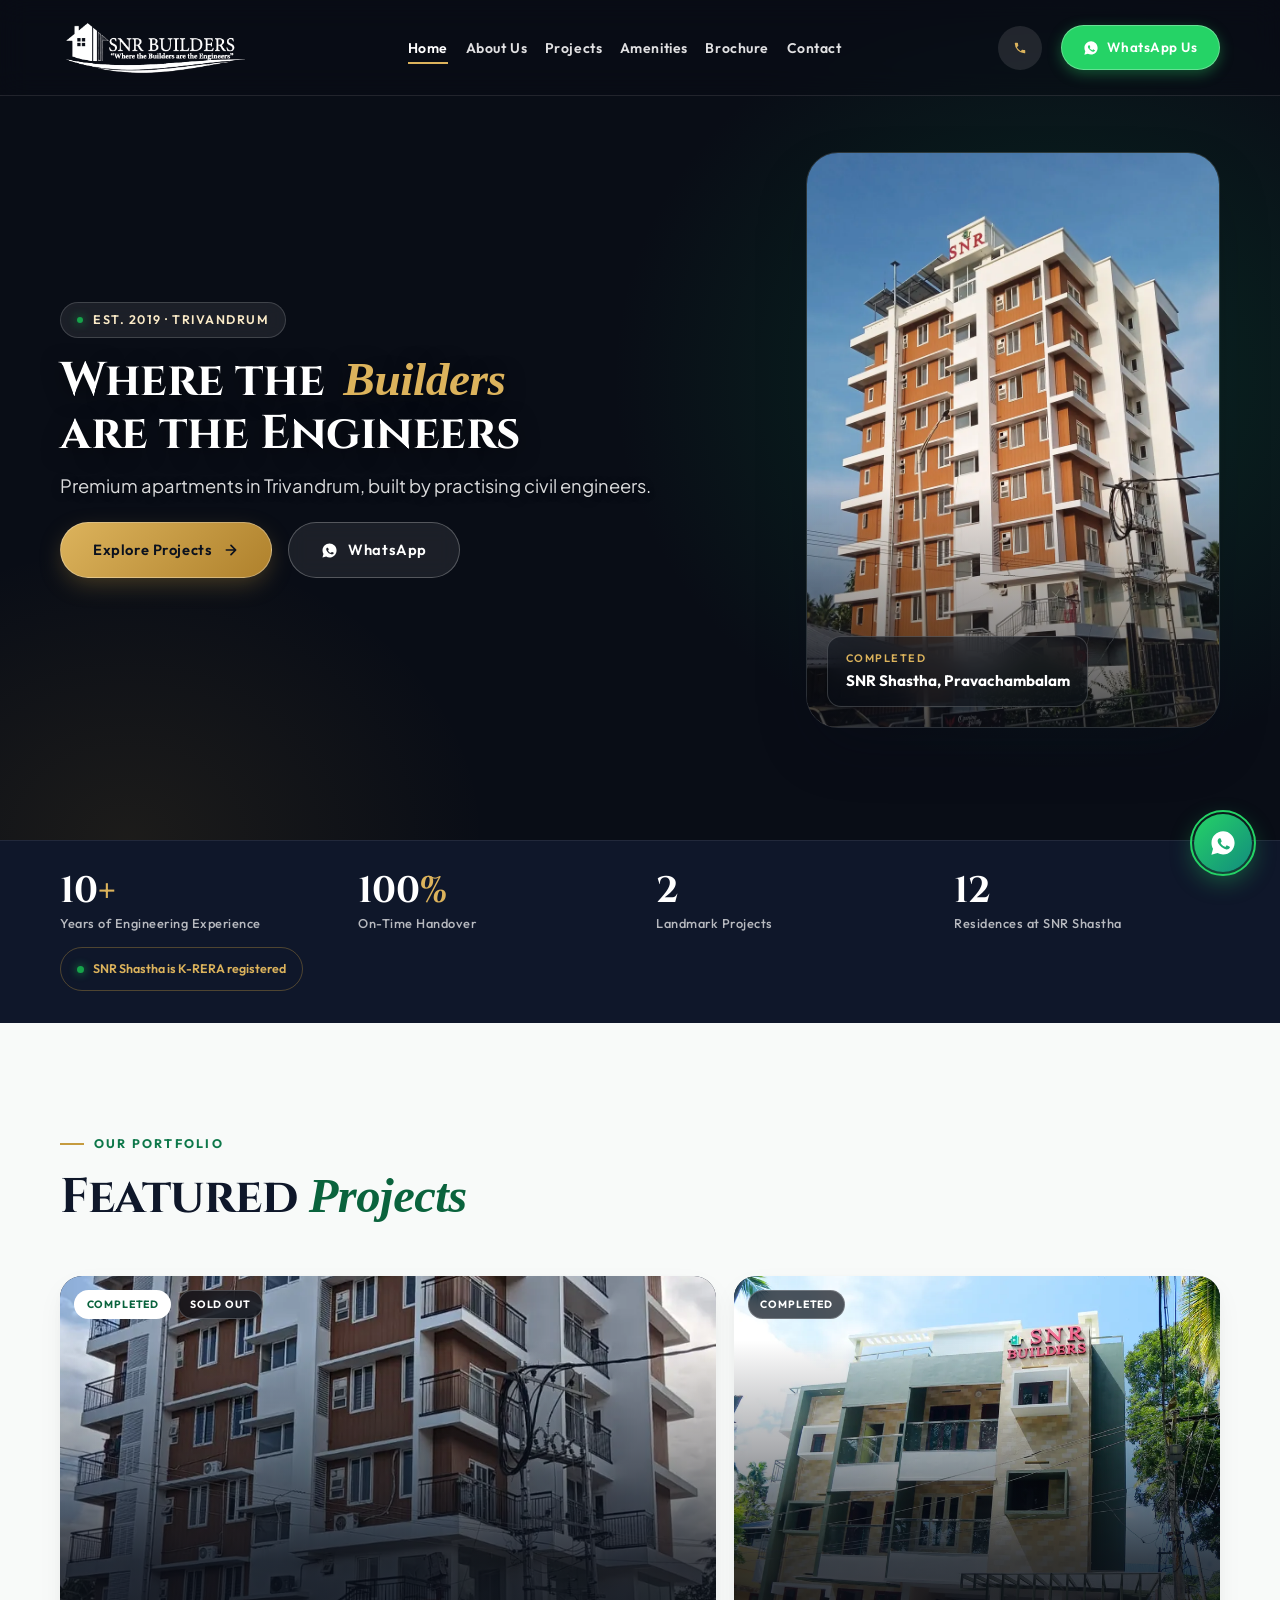
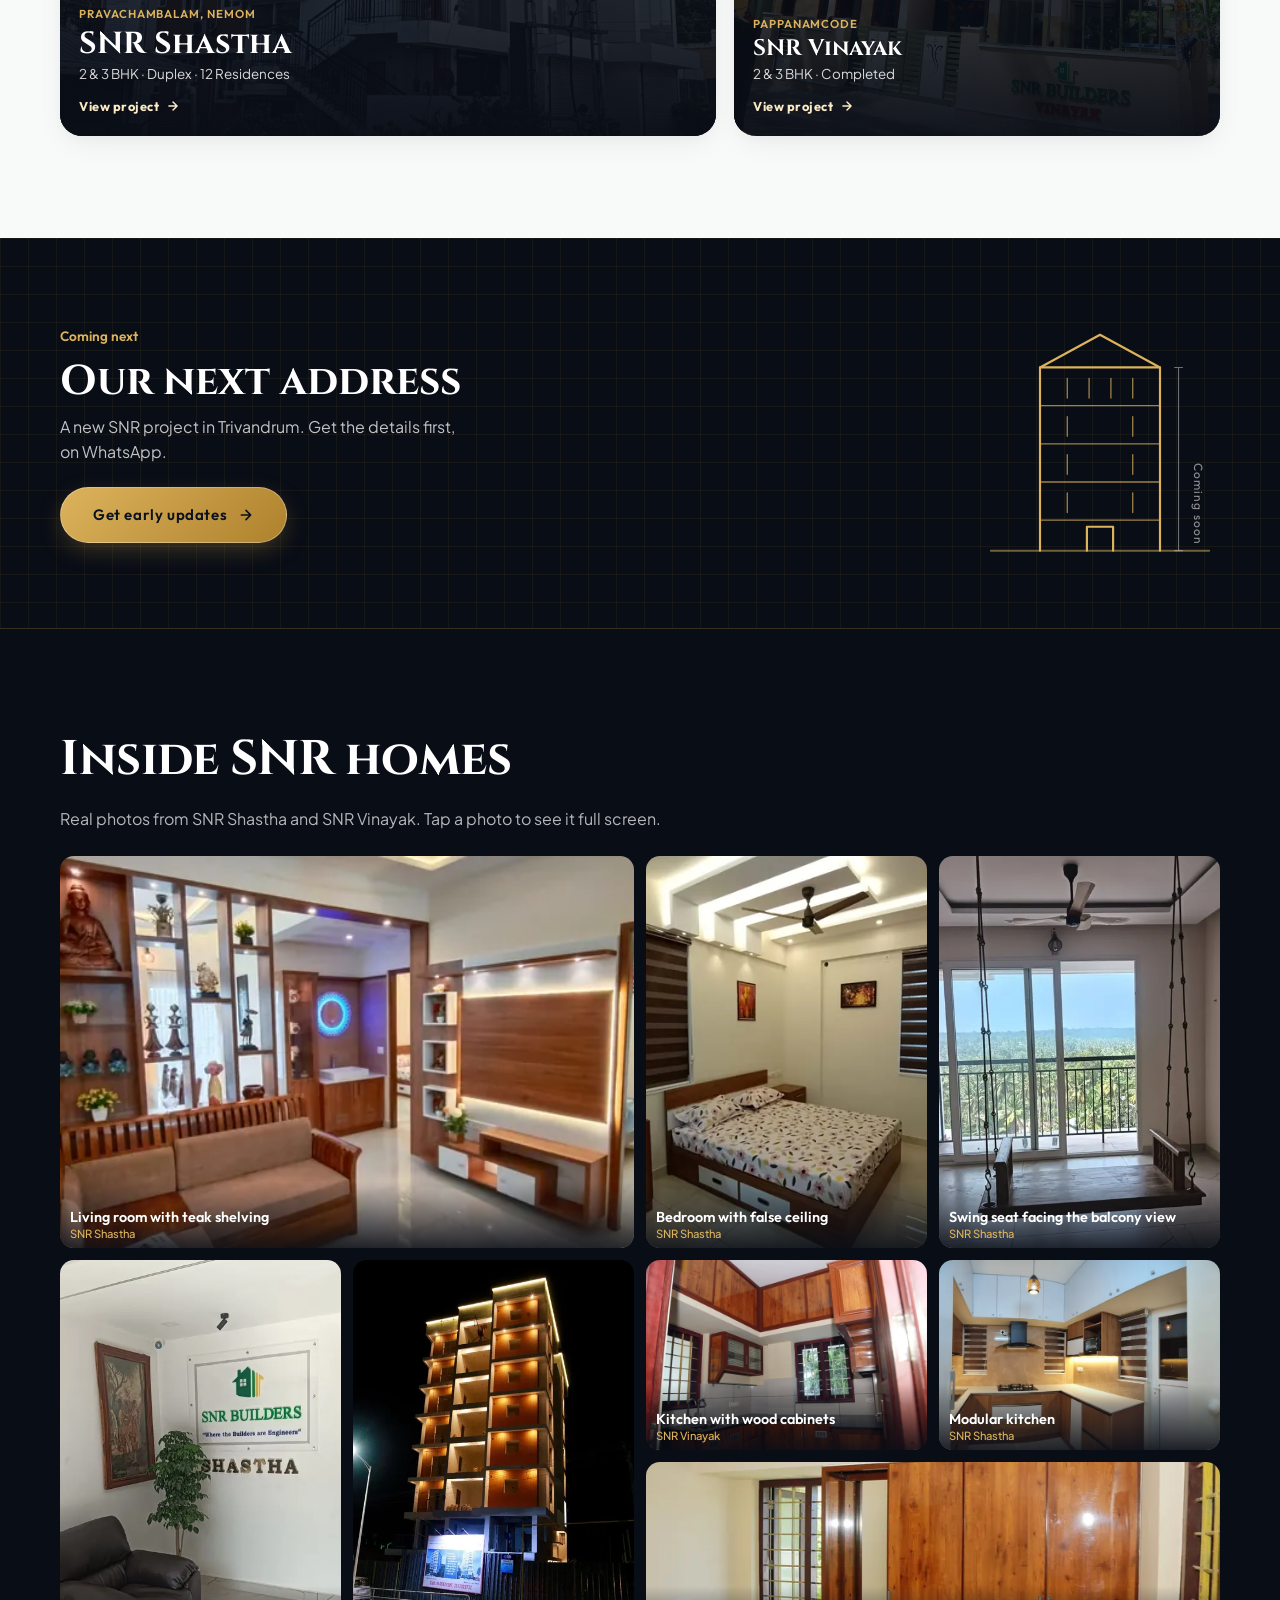
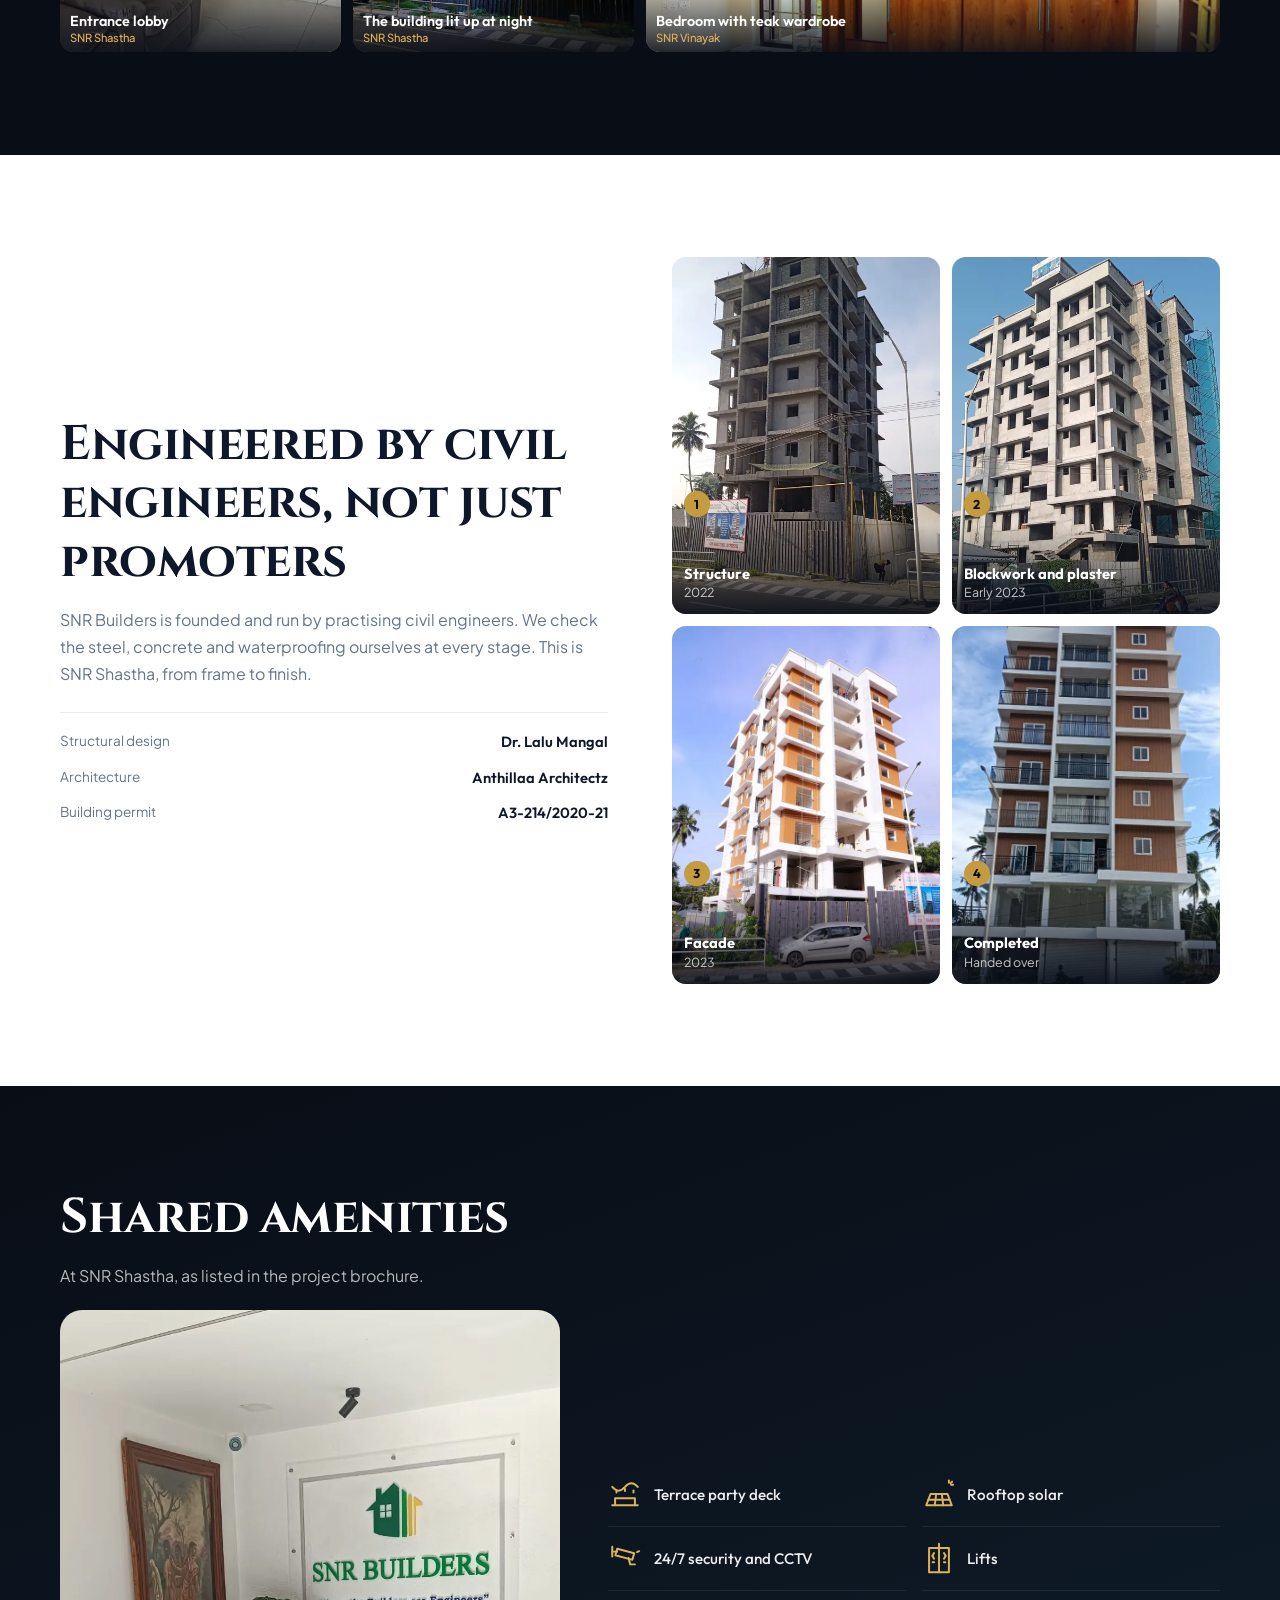
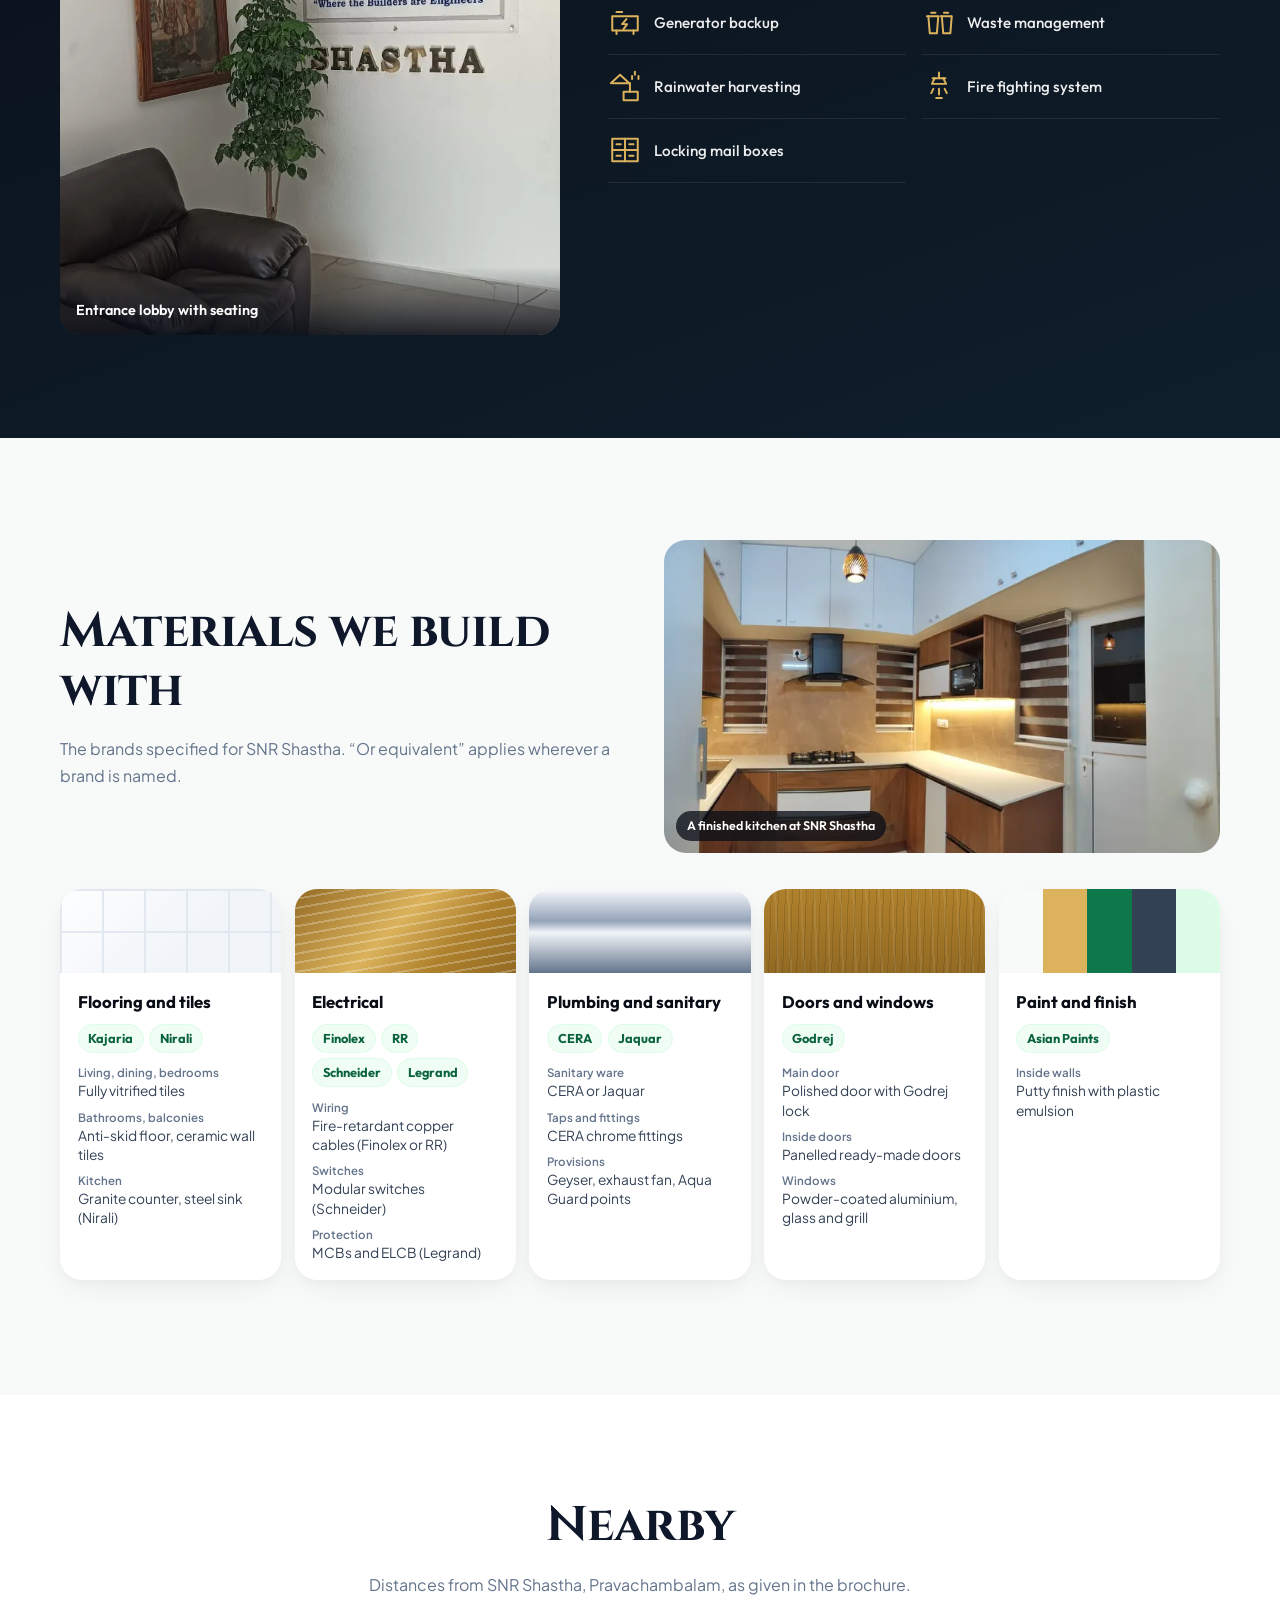
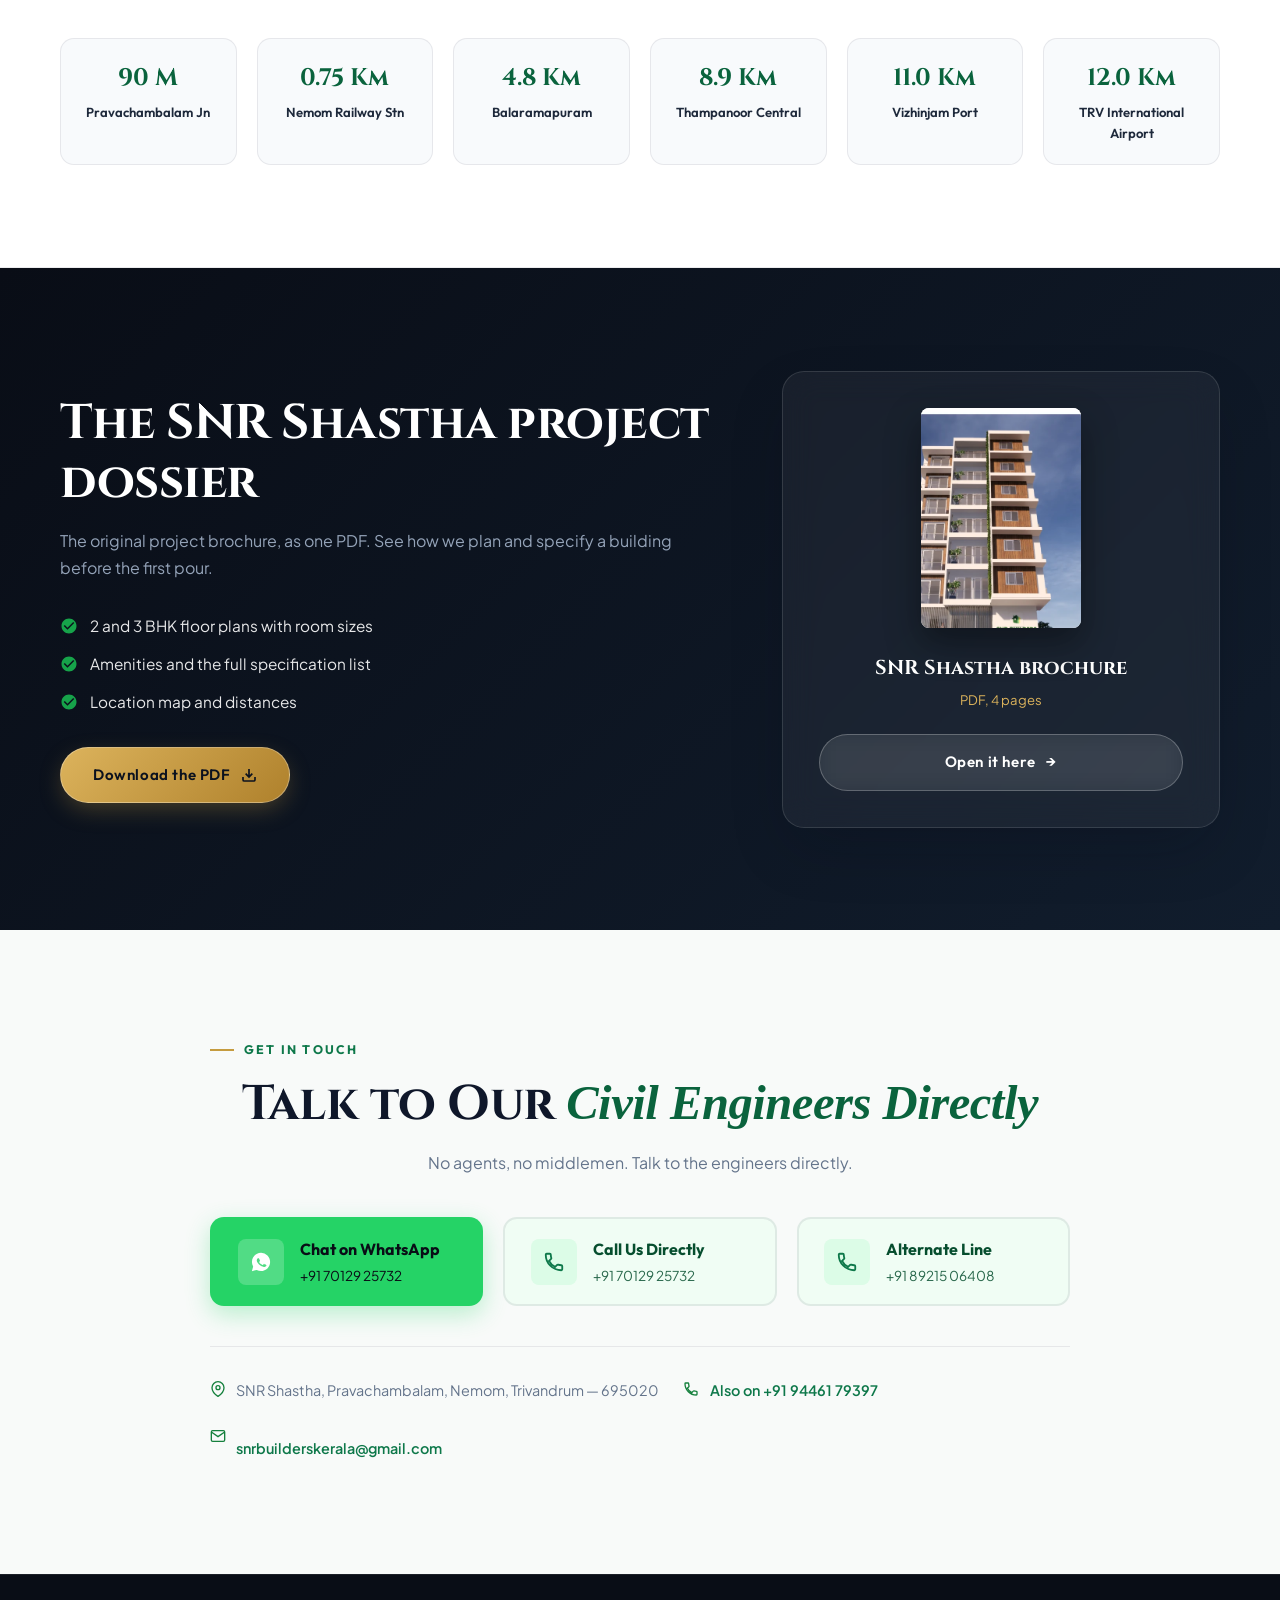
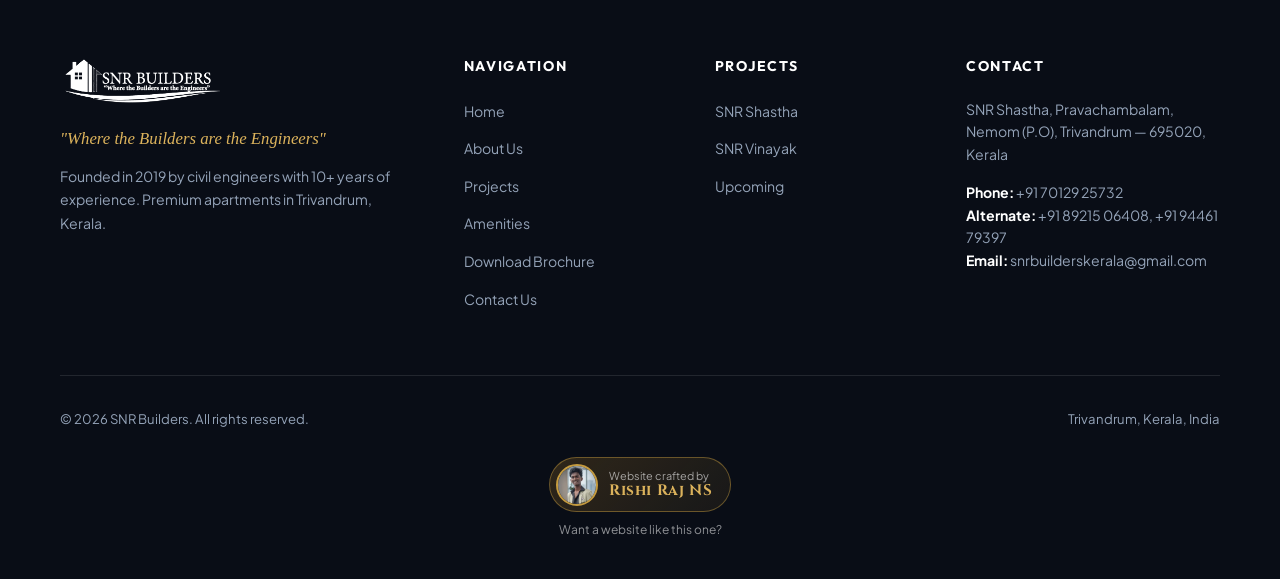
==== index.html @ 17c516bb "Launch SNR Builders website Co-Authored-By: Claude Opus 5.5 <noreply@anthropic.com>" ====
<!DOCTYPE html>
<html lang="en">
<head>
  <meta charset="UTF-8">
  <meta name="viewport" content="width=device-width, initial-scale=1.0, viewport-fit=cover">
  <title>SNR Builders — Where the Builders are the Engineers | Trivandrum</title>
  <meta name="description" content="SNR Builders — Premium apartments in Trivandrum, Kerala, built by practising civil engineers with 10+ years of experience.">
  <meta name="keywords" content="SNR Builders, SNR Shastha, SNR Vinayak, Apartments in Trivandrum, Pravachambalam flats, Flats in Nemom, Premium apartments Trivandrum">
  <meta name="theme-color" content="#064e2e">

  <!-- Open Graph / WhatsApp Preview -->
  <meta property="og:title" content="SNR Builders — Where the Builders are the Engineers">
  <meta property="og:description" content="Premium apartments in Trivandrum, Kerala, built by practising civil engineers. 10+ years of experience.">
  <meta property="og:image" content="https://snrbuilders.in/assets/og-image.jpg">
  <meta property="og:url" content="https://snrbuilders.in/">
  <link rel="canonical" href="https://snrbuilders.in/">
  <meta property="og:type" content="website">
  <meta property="og:locale" content="en_IN">

  <!-- Twitter Card -->
  <meta name="twitter:card" content="summary_large_image">
  <meta name="twitter:title" content="SNR Builders — Where the Builders are the Engineers">
  <meta name="twitter:description" content="Premium apartments in Trivandrum, built by practising civil engineers.">
  <meta name="twitter:image" content="https://snrbuilders.in/assets/og-image.jpg">

  <!-- Favicon & Mobile Web App Manifest -->
  <link rel="icon" type="image/png" href="./assets/SNR-Logo-transparent.png">
  <link rel="apple-touch-icon" href="./assets/SNR-Logo.png">
  <link rel="manifest" href="./manifest.json">

  <!-- Master Stylesheet -->
  <link rel="stylesheet" href="./css/styles.css">

  <!-- Schema.org JSON-LD Structured Data -->
  <script type="application/ld+json">
  {
    "@context": "https://schema.org",
    "@graph": [
      {
        "@type": ["RealEstateAgent", "GeneralContractor"],
        "@id": "https://snrbuilders.in/#organization",
        "name": "SNR Builders",
        "alternateName": "SNR Builders Kerala",
        "description": "Where the Builders are the Engineers. Premium apartment builder in Trivandrum, Kerala, led by practising civil engineers.",
        "url": "https://snrbuilders.in",
        "logo": "https://snrbuilders.in/assets/SNR-Logo.png",
        "image": "https://snrbuilders.in/assets/processed/shastha-main.webp",
        "telephone": "+91-70129-25732",
        "email": "snrbuilderskerala@gmail.com",
        "address": {
          "@type": "PostalAddress",
          "streetAddress": "SNR Shastha, NH 66, Pravachambalam, Nemom (P.O)",
          "addressLocality": "Thiruvananthapuram",
          "addressRegion": "Kerala",
          "postalCode": "695020",
          "addressCountry": "IN"
        },
        "geo": {
          "@type": "GeoCoordinates",
          "latitude": 8.4358,
          "longitude": 76.9961
        },
        "openingHoursSpecification": [
          {
            "@type": "OpeningHoursSpecification",
            "dayOfWeek": ["Monday", "Tuesday", "Wednesday", "Thursday", "Friday", "Saturday"],
            "opens": "09:00",
            "closes": "18:30"
          }
        ],
        "priceRange": "₹₹₹₹",
        "founder": {
          "@type": "Person",
          "name": "SNR Civil Engineers & Promoters"
        }
      },
      {
        "@type": "ApartmentComplex",
        "@id": "https://snrbuilders.in/#shastha",
        "name": "SNR Shastha",
        "description": "Premium apartment project in Pravachambalam, Trivandrum.",
        "address": {
          "@type": "PostalAddress",
          "streetAddress": "NH 66, Pravachambalam, Nemom (P.O)",
          "addressLocality": "Thiruvananthapuram",
          "addressRegion": "Kerala",
          "postalCode": "695020",
          "addressCountry": "IN"
        },
        "numberOfAccommodationUnits": 12,
        "numberOfBedrooms": 3,
        "petsAllowed": true,
        "amenityFeature": [
          { "@type": "LocationFeatureSpecification", "name": "Rooftop Solar Plant", "value": true },
          { "@type": "LocationFeatureSpecification", "name": "Automatic Elevator with ARD", "value": true },
          { "@type": "LocationFeatureSpecification", "name": "Terrace Party Deck", "value": true },
          { "@type": "LocationFeatureSpecification", "name": "Standby Generator Backup", "value": true },
          { "@type": "LocationFeatureSpecification", "name": "Rainwater Harvesting", "value": true }
        ]
      }
    ]
  }
  </script>
</head>
<body class="page-home">

  <!-- ========================================================================
       TOP NAVIGATION BAR (FROSTED ARCHITECTURAL GLASS)
       ======================================================================== -->
  <header class="site-header" id="siteHeader">
    <div class="container nav-container">
      
      <!-- Brand Logo -->
      <a href="./index.html" class="brand-logo" aria-label="SNR Builders Home">
        <img src="./assets/SNR-Logo-transparent.png" alt="SNR Builders" class="brand-logo-img">
      </a>

      <!-- Desktop Navigation Menu -->
      <nav aria-label="Main Navigation">
        <ul class="nav-menu">
          <li><a href="./index.html" class="nav-item-link current-page">Home</a></li>
          <li><a href="./about.html" class="nav-item-link">About Us</a></li>
          <li><a href="./projects.html" class="nav-item-link">Projects</a></li>
          <li><a href="#amenities" class="nav-item-link">Amenities</a></li>
          <li><a href="#brochure" class="nav-item-link">Brochure</a></li>
          <li><a href="./contact.html" class="nav-item-link">Contact</a></li>
        </ul>
      </nav>

      <!-- Nav Action Group -->
      <div class="nav-actions">
        <a href="tel:+917012925732" class="nav-phone-link" aria-label="Call SNR Builders">
          <svg viewBox="0 0 24 24"><path d="M6.62 10.79a15.05 15.05 0 006.59 6.59l2.2-2.2a1 1 0 011.02-.24c1.12.37 2.33.57 3.57.57a1 1 0 011 1V20a1 1 0 01-1 1A17 17 0 013 4a1 1 0 011-1h3.5a1 1 0 011 1c0 1.25.2 2.45.57 3.57a1 1 0 01-.25 1.02l-2.2 2.2z"/></svg>
          <span>+91 70129 25732</span>
        </a>

        <a href="https://wa.me/917012925732?text=Hello%20SNR%20Builders%2C%20I%20am%20interested%20in%20your%20projects." target="_blank" rel="noopener" class="nav-cta-btn nav-cta-wa">
          <svg viewBox="0 0 24 24" style="width:16px;height:16px;fill:currentColor;"><path d="M12.04 2c-5.46 0-9.91 4.45-9.91 9.91 0 1.75.46 3.45 1.32 4.95L2.05 22l5.25-1.38c1.45.79 3.08 1.21 4.74 1.21 5.46 0 9.91-4.45 9.91-9.91 0-2.65-1.03-5.14-2.9-7.01A9.816 9.816 0 0012.04 2zm5.79 14.07c-.24.68-1.39 1.3-1.92 1.38-.5.08-1.12.11-3.23-.76-2.52-1.04-4.14-3.6-4.27-3.77-.13-.17-1.01-1.35-1.01-2.57 0-1.22.64-1.82.87-2.07.23-.25.5-.31.67-.31.17 0 .34 0 .49.01.16.01.37-.06.58.44.22.52.74 1.8.8 1.93.06.13.1.28.02.45-.09.16-.13.26-.26.41-.13.15-.27.34-.39.46-.13.13-.27.27-.12.53.15.26.68 1.12 1.46 1.81 1 .89 1.84 1.17 2.1 1.3.26.13.41.11.56-.06.15-.17.65-.76.82-1.02.17-.26.35-.22.58-.13.24.09 1.5.71 1.76.84.26.13.43.2.5.31.06.12.06.69-.18 1.37z"/></svg>
          <span>WhatsApp Us</span>
        </a>

        <!-- Mobile Hamburger -->
        <button class="mobile-toggle-btn" id="mobileToggle" aria-label="Open Navigation Menu" aria-expanded="false">
          <span></span>
          <span></span>
          <span></span>
        </button>
      </div>

    </div>
  </header>

  <!-- Mobile Drawer Backdrop -->
  <div class="mobile-nav-backdrop" id="mobileBackdrop" aria-hidden="true"></div>

  <!-- Mobile Drawer -->
  <aside class="mobile-drawer" id="mobileDrawer" aria-label="Mobile Navigation Menu">
    <div class="drawer-head">
      <div class="brand-text-block">
        <span class="brand-name" style="color:var(--obsidian-950);">SNR BUILDERS</span>
        <span class="brand-subline" style="color:var(--emerald-700);">TRIVANDRUM</span>
      </div>
      <button class="drawer-close-btn" id="drawerClose" aria-label="Close Navigation Menu">&times;</button>
    </div>

    <ul class="drawer-links-list">
      <li><a href="./index.html" class="drawer-nav-item current-page"><span>Home</span> &rarr;</a></li>
      <li><a href="./about.html" class="drawer-nav-item"><span>About Us</span> &rarr;</a></li>
      <li><a href="./projects.html" class="drawer-nav-item"><span>Projects</span> &rarr;</a></li>
      <li><a href="#amenities" class="drawer-nav-item"><span>Amenities</span> &rarr;</a></li>
      <li><a href="#brochure" class="drawer-nav-item"><span>Project Dossier</span> &rarr;</a></li>
      <li><a href="./contact.html" class="drawer-nav-item"><span>Contact Us</span> &rarr;</a></li>
    </ul>

    <div class="drawer-footer">
      <a href="tel:+917012925732" class="btn btn-outline-glass" style="color:var(--obsidian-900); border-color:var(--border-subtle); justify-content:center;">
        <svg viewBox="0 0 24 24" style="width:16px;height:16px;fill:none;stroke:currentColor;stroke-width:2;flex-shrink:0;"><path d="M6.62 10.79a15.05 15.05 0 006.59 6.59l2.2-2.2a1 1 0 011.02-.24c1.12.37 2.33.57 3.57.57a1 1 0 011 1V20a1 1 0 01-1 1A17 17 0 013 4a1 1 0 011-1h3.5a1 1 0 011 1c0 1.25.2 2.45.57 3.57a1 1 0 01-.25 1.02l-2.2 2.2z"/></svg>
        +91 70129 25732
      </a>
      <a href="https://wa.me/917012925732?text=Hello%20SNR%20Builders%2C%20I%20am%20interested%20in%20your%20projects." target="_blank" rel="noopener" class="btn btn-emerald" style="justify-content:center;">
        <svg viewBox="0 0 24 24" style="width:16px;height:16px;fill:currentColor;flex-shrink:0;"><path d="M12.04 2c-5.46 0-9.91 4.45-9.91 9.91 0 1.75.46 3.45 1.32 4.95L2.05 22l5.25-1.38c1.45.79 3.08 1.21 4.74 1.21 5.46 0 9.91-4.45 9.91-9.91 0-2.65-1.03-5.14-2.9-7.01A9.816 9.816 0 0012.04 2zm5.79 14.07c-.24.68-1.39 1.3-1.92 1.38-.5.08-1.12.11-3.23-.76-2.52-1.04-4.14-3.6-4.27-3.77-.13-.17-1.01-1.35-1.01-2.57 0-1.22.64-1.82.87-2.07.23-.25.5-.31.67-.31.17 0 .34 0 .49.01.16.01.37-.06.58.44.22.52.74 1.8.8 1.93.06.13.1.28.02.45-.09.16-.13.26-.26.41-.13.15-.27.34-.39.46-.13.13-.27.27-.12.53.15.26.68 1.12 1.46 1.81 1 .89 1.84 1.17 2.1 1.3.26.13.41.11.56-.06.15-.17.65-.76.82-1.02.17-.26.35-.22.58-.13.24.09 1.5.71 1.76.84.26.13.43.2.5.31.06.12.06.69-.18 1.37z"/></svg>
        Chat on WhatsApp
      </a>
    </div>
  </aside>

  <!-- ========================================================================
       CINEMATIC ARCHITECTURAL HERO SECTION
       ======================================================================== -->
  <section class="hero-section hero-v2" id="hero">
    <div class="container hero-v2-grid">

      <div class="hero-content-wrap">
        <div class="hero-badge-eyebrow">
          <span class="hero-badge-dot"></span>
          <span>Est. 2019 &middot; Trivandrum</span>
        </div>

        <h1 class="hero-headline">
          Where the <span class="accent-serif">Builders</span><br>
          are the Engineers
        </h1>

        <p class="hero-subparagraph">
          Premium apartments in Trivandrum, built by practising civil engineers.
        </p>

        <div class="hero-cta-group">
          <a href="./projects.html" class="btn btn-primary-gold">
            <span>Explore Projects</span>
            <svg class="btn-icon-arrow" viewBox="0 0 24 24" fill="none" stroke="currentColor" stroke-width="2.5" stroke-linecap="round" stroke-linejoin="round"><path d="M5 12h14M12 5l7 7-7 7"/></svg>
          </a>
          <a href="https://wa.me/917012925732?text=Hello%20SNR%20Builders%2C%20I%20would%20like%20to%20talk%20to%20your%20engineers%20about%20a%20new%20home." target="_blank" rel="noopener" class="btn btn-outline-glass">
            <svg viewBox="0 0 24 24" style="width:17px;height:17px;fill:currentColor;flex-shrink:0;"><path d="M12.04 2c-5.46 0-9.91 4.45-9.91 9.91 0 1.75.46 3.45 1.32 4.95L2.05 22l5.25-1.38c1.45.79 3.08 1.21 4.74 1.21 5.46 0 9.91-4.45 9.91-9.91 0-2.65-1.03-5.14-2.9-7.01A9.816 9.816 0 0012.04 2zm5.79 14.07c-.24.68-1.39 1.3-1.92 1.38-.5.08-1.12.11-3.23-.76-2.52-1.04-4.14-3.6-4.27-3.77-.13-.17-1.01-1.35-1.01-2.57 0-1.22.64-1.82.87-2.07.23-.25.5-.31.67-.31.17 0 .34 0 .49.01.16.01.37-.06.58.44.22.52.74 1.8.8 1.93.06.13.1.28.02.45-.09.16-.13.26-.26.41-.13.15-.27.34-.39.46-.13.13-.27.27-.12.53.15.26.68 1.12 1.46 1.81 1 .89 1.84 1.17 2.1 1.3.26.13.41.11.56-.06.15-.17.65-.76.82-1.02.17-.26.35-.22.58-.13.24.09 1.5.71 1.76.84.26.13.43.2.5.31.06.12.06.69-.18 1.37z"/></svg>
            <span>WhatsApp</span>
          </a>
        </div>
      </div>

      <div class="hero-v2-media">
        <img src="./assets/processed/shastha-real-front.webp" width="900" height="1600" alt="SNR Shastha, a completed apartment building by SNR Builders in Pravachambalam, Trivandrum" fetchpriority="high">
        <a href="./shastha.html" class="hero-media-chip">
          <span class="hero-media-chip-label">Completed</span>
          <strong>SNR Shastha, Pravachambalam</strong>
        </a>
      </div>

    </div>
  </section>

  <section class="stats-strip" aria-label="SNR Builders at a glance">
    <div class="container">
      <div class="stats-strip-grid">
        <div class="stat-box"><div class="stat-number-val"><span class="stat-count" data-count="10">10</span><span>+</span></div><div class="stat-label-text">Years of Engineering Experience</div></div>
        <div class="stat-box"><div class="stat-number-val"><span class="stat-count" data-count="100">100</span><span>%</span></div><div class="stat-label-text">On-Time Handover</div></div>
        <div class="stat-box"><div class="stat-number-val"><span class="stat-count" data-count="2">2</span></div><div class="stat-label-text">Landmark Projects</div></div>
        <div class="stat-box"><div class="stat-number-val"><span class="stat-count" data-count="12">12</span></div><div class="stat-label-text">Residences at SNR Shastha</div></div>
      </div>
      <a href="./shastha.html" class="stats-rera-chip"><span class="stats-rera-dot" aria-hidden="true"></span>SNR Shastha is K-RERA registered</a>
    </div>
  </section>

  <!-- ========================================================================
       FEATURED DEVELOPMENTS (PORTFOLIO SHOWCASE)
       ======================================================================== -->
  <section class="projects-section section-padding" id="developments">
    <div class="container">

      <div class="projects-header-row">
        <div>
          <span class="section-label">Our Portfolio</span>
          <h2 class="section-title">Featured <em>Projects</em></h2>
        </div>
      </div>

      <div class="project-carousel" data-carousel>
      <div class="projects-grid-layout home-carousel-track" data-carousel-track tabindex="0" role="region" aria-label="Featured projects">

        <a href="./shastha.html" class="project-card-item project-tile" data-category="apartments" aria-label="SNR Shastha: View project">
          <img src="./assets/processed/shastha-real-angle.webp" width="787" height="1400" alt="SNR Shastha, completed apartments in Pravachambalam, Trivandrum" class="tile-img" loading="lazy" decoding="async">
          <span class="tile-shade" aria-hidden="true"></span>
          <span class="tile-chips"><span class="tile-chip tile-chip-light">Completed</span><span class="tile-chip">Sold out</span></span>
          <span class="tile-body">
            <span class="tile-loc">Pravachambalam, Nemom</span>
            <h3 class="tile-title">SNR Shastha</h3>
            <span class="tile-meta">2 &amp; 3 BHK &middot; Duplex &middot; 12 Residences</span>
            <span class="tile-cta">View project <svg viewBox="0 0 24 24" fill="none" stroke="currentColor" stroke-width="2.5" stroke-linecap="round" stroke-linejoin="round"><path d="M5 12h14M12 5l7 7-7 7"/></svg></span>
          </span>
        </a>

        <a href="./vinayak.html" class="project-card-item project-tile" data-category="apartments" aria-label="SNR Vinayak: View project">
          <img src="./assets/processed/vinayak-real-front.webp" width="1200" height="800" alt="SNR Vinayak, completed apartments in Pappanamcode, Trivandrum" class="tile-img" loading="lazy" decoding="async">
          <span class="tile-shade" aria-hidden="true"></span>
          <span class="tile-chips"><span class="tile-chip">Completed</span></span>
          <span class="tile-body">
            <span class="tile-loc">Pappanamcode</span>
            <h3 class="tile-title">SNR Vinayak</h3>
            <span class="tile-meta">2 &amp; 3 BHK &middot; Completed</span>
            <span class="tile-cta">View project <svg viewBox="0 0 24 24" fill="none" stroke="currentColor" stroke-width="2.5" stroke-linecap="round" stroke-linejoin="round"><path d="M5 12h14M12 5l7 7-7 7"/></svg></span>
          </span>
        </a>


      </div>
      <div class="carousel-controls" data-carousel-controls>
        <button type="button" class="carousel-arrow" data-carousel-prev aria-label="Previous project"><svg viewBox="0 0 24 24" fill="none" stroke="currentColor" stroke-width="2.5" stroke-linecap="round" stroke-linejoin="round" aria-hidden="true"><path d="M15 18l-6-6 6-6"/></svg></button>
        <div class="carousel-dots" data-carousel-dots></div>
        <button type="button" class="carousel-arrow" data-carousel-next aria-label="Next project"><svg viewBox="0 0 24 24" fill="none" stroke="currentColor" stroke-width="2.5" stroke-linecap="round" stroke-linejoin="round" aria-hidden="true"><path d="M9 18l6-6-6-6"/></svg></button>
      </div>
      </div>
    </div>
  </section>

  <!-- ========================================================================
       COMING NEXT (UPCOMING PROJECT TEASER)
       ======================================================================== -->
  <section class="coming-next-section" id="upcoming" aria-labelledby="comingNextTitle">
    <div class="container coming-next-grid">
      <div class="coming-next-copy">
        <span class="coming-next-tag">Coming next</span>
        <h2 class="coming-next-title" id="comingNextTitle">Our next address</h2>
        <p class="coming-next-text">A new SNR project in Trivandrum. Get the details first, on WhatsApp.</p>
        <a href="https://wa.me/917012925732?text=Hello%20SNR%20Builders%2C%20please%20keep%20me%20updated%20about%20your%20upcoming%20project." target="_blank" rel="noopener" class="btn btn-primary-gold">
          <span>Get early updates</span>
          <svg class="btn-icon-arrow" viewBox="0 0 24 24" fill="none" stroke="currentColor" stroke-width="2.5" stroke-linecap="round" stroke-linejoin="round"><path d="M5 12h14M12 5l7 7-7 7"/></svg>
        </a>
      </div>
      <svg class="coming-next-drawing" data-draw viewBox="0 0 220 240" fill="none" aria-hidden="true">
        <path class="cn-line cn-ground" d="M10 228H210"/>
        <path class="cn-line" d="M55 228V60H165V228"/>
        <path class="cn-line" d="M55 60L110 30L165 60"/>
        <path class="cn-line cn-thin" d="M55 95H165M55 130H165M55 165H165M55 200H165"/>
        <path class="cn-line cn-thin" d="M80 70V88M100 70V88M120 70V88M140 70V88M80 105V123M140 105V123M80 140V158M140 140V158M80 175V193M140 175V193"/>
        <path class="cn-line" d="M98 228V206H122V228"/>
        <path class="cn-dim" d="M182 60V228M178 60H186M178 228H186"/>
        <text class="cn-dim-label" x="196" y="148" transform="rotate(90 196 148)">Coming soon</text>
      </svg>
    </div>
  </section>

  <!-- ========================================================================
       GALLERY: REAL PHOTOS FROM COMPLETED PROJECTS
       ======================================================================== -->
  <section class="gallery-section section-padding" id="gallery">
    <div class="container">
      <h2 class="section-title">Inside SNR homes</h2>
      <p class="section-desc">Real photos from SNR Shastha and SNR Vinayak. Tap a photo to see it full screen.</p>
      <div class="gallery-grid" data-gallery>
        <button type="button" class="gallery-item g-wide" data-full="./assets/processed/gallery-shastha-living.webp" data-caption="Living room with teak shelving, SNR Shastha">
          <img src="./assets/processed/gallery-shastha-living-sm.webp" width="1600" height="721" alt="Living room with teak shelving, SNR Shastha" loading="lazy" decoding="async">
          <span class="gallery-cap">Living room with teak shelving<span>SNR Shastha</span></span>
        </button>
        <button type="button" class="gallery-item g-tall" data-full="./assets/processed/gallery-shastha-bedroom.webp" data-caption="Bedroom with false ceiling, SNR Shastha">
          <img src="./assets/processed/gallery-shastha-bedroom-sm.webp" width="721" height="1600" alt="Bedroom with false ceiling, SNR Shastha" loading="lazy" decoding="async">
          <span class="gallery-cap">Bedroom with false ceiling<span>SNR Shastha</span></span>
        </button>
        <button type="button" class="gallery-item" data-full="./assets/processed/gallery-shastha-kitchen.webp" data-caption="Modular kitchen, SNR Shastha">
          <img src="./assets/processed/gallery-shastha-kitchen-sm.webp" width="1600" height="1029" alt="Modular kitchen, SNR Shastha" loading="lazy" decoding="async">
          <span class="gallery-cap">Modular kitchen<span>SNR Shastha</span></span>
        </button>
        <button type="button" class="gallery-item g-tall" data-full="./assets/processed/gallery-shastha-swing.webp" data-caption="Swing seat facing the balcony view, SNR Shastha">
          <img src="./assets/processed/gallery-shastha-swing-sm.webp" width="900" height="1488" alt="Swing seat facing the balcony view, SNR Shastha" loading="lazy" decoding="async">
          <span class="gallery-cap">Swing seat facing the balcony view<span>SNR Shastha</span></span>
        </button>
        <button type="button" class="gallery-item" data-full="./assets/processed/gallery-vinayak-kitchen.webp" data-caption="Kitchen with wood cabinets, SNR Vinayak">
          <img src="./assets/processed/gallery-vinayak-kitchen-sm.webp" width="1600" height="1067" alt="Kitchen with wood cabinets, SNR Vinayak" loading="lazy" decoding="async">
          <span class="gallery-cap">Kitchen with wood cabinets<span>SNR Vinayak</span></span>
        </button>
        <button type="button" class="gallery-item g-tall" data-full="./assets/processed/gallery-shastha-lobby.webp" data-caption="Entrance lobby, SNR Shastha">
          <img src="./assets/processed/gallery-shastha-lobby-sm.webp" width="900" height="1488" alt="Entrance lobby, SNR Shastha" loading="lazy" decoding="async">
          <span class="gallery-cap">Entrance lobby<span>SNR Shastha</span></span>
        </button>
        <button type="button" class="gallery-item g-tall" data-full="./assets/processed/gallery-shastha-night.webp" data-caption="The building lit up at night, SNR Shastha">
          <img src="./assets/processed/gallery-shastha-night-sm.webp" width="853" height="1280" alt="The building lit up at night, SNR Shastha" loading="lazy" decoding="async">
          <span class="gallery-cap">The building lit up at night<span>SNR Shastha</span></span>
        </button>
        <button type="button" class="gallery-item g-wide" data-full="./assets/processed/gallery-vinayak-wardrobe.webp" data-caption="Bedroom with teak wardrobe, SNR Vinayak">
          <img src="./assets/processed/gallery-vinayak-wardrobe-sm.webp" width="1600" height="1067" alt="Bedroom with teak wardrobe, SNR Vinayak" loading="lazy" decoding="async">
          <span class="gallery-cap">Bedroom with teak wardrobe<span>SNR Vinayak</span></span>
        </button>
      </div>
    </div>
  </section>

  <dialog class="gallery-viewer" id="galleryViewer" aria-label="Photo viewer">
    <figure class="gallery-viewer-figure">
      <img src="" alt="" id="galleryViewerImg">
      <figcaption id="galleryViewerCaption"></figcaption>
    </figure>
    <button type="button" class="gallery-viewer-btn gallery-viewer-close" data-viewer-close aria-label="Close photo">&times;</button>
    <button type="button" class="gallery-viewer-btn gallery-viewer-prev" data-viewer-prev aria-label="Previous photo"><svg viewBox="0 0 24 24" fill="none" stroke="currentColor" stroke-width="2.5" stroke-linecap="round" stroke-linejoin="round" aria-hidden="true"><path d="M15 18l-6-6 6-6"/></svg></button>
    <button type="button" class="gallery-viewer-btn gallery-viewer-next" data-viewer-next aria-label="Next photo"><svg viewBox="0 0 24 24" fill="none" stroke="currentColor" stroke-width="2.5" stroke-linecap="round" stroke-linejoin="round" aria-hidden="true"><path d="M9 18l6-6-6-6"/></svg></button>
    <span class="gallery-viewer-count" id="galleryViewerCount" aria-live="polite"></span>
  </dialog>

  <!-- ========================================================================
       THE ENGINEERING ADVANTAGE (WHY SNR BUILDERS)
       ======================================================================== -->
  <section class="advantage-section section-padding" id="advantage">
    <div class="container">
      <div class="advantage-grid">

        <div class="advantage-left-content">
          <h2 class="section-title">Engineered by civil engineers, not just promoters</h2>
          <p class="section-desc">
            SNR Builders is founded and run by practising civil engineers. We check the steel, concrete and waterproofing ourselves at every stage. This is SNR Shastha, from frame to finish.
          </p>
          <dl class="advantage-credits">
            <div><dt>Structural design</dt><dd>Dr. Lalu Mangal</dd></div>
            <div><dt>Architecture</dt><dd>Anthillaa Architectz</dd></div>
            <div><dt>Building permit</dt><dd>A3-214/2020-21</dd></div>
          </dl>
        </div>

        <ol class="build-sequence" aria-label="SNR Shastha under construction, from structure to completion">
          <li class="build-step">
            <img src="./assets/processed/build-1-frame.webp" width="506" height="900" alt="SNR Shastha structure rising from the road, 2022" loading="lazy" decoding="async">
            <span class="build-step-text"><strong>Structure</strong><span>2022</span></span>
          </li>
          <li class="build-step">
            <img src="./assets/processed/build-2-blockwork.webp" width="507" height="900" alt="SNR Shastha with blockwork and plaster, early 2023" loading="lazy" decoding="async">
            <span class="build-step-text"><strong>Blockwork and plaster</strong><span>Early 2023</span></span>
          </li>
          <li class="build-step">
            <img src="./assets/processed/build-3-cladding.webp" width="600" height="900" alt="SNR Shastha facade being finished, 2023" loading="lazy" decoding="async">
            <span class="build-step-text"><strong>Facade</strong><span>2023</span></span>
          </li>
          <li class="build-step">
            <img src="./assets/processed/build-4-finished.webp" width="544" height="900" alt="SNR Shastha completed" loading="lazy" decoding="async">
            <span class="build-step-text"><strong>Completed</strong><span>Handed over</span></span>
          </li>
        </ol>

      </div>
    </div>
  </section>

  <!-- ========================================================================
       LUXURY AMENITIES (ARCHITECTURAL ICONS GRID)
       ======================================================================== -->
  <section class="amenities-section amenities-v2 section-padding" id="amenities">
    <div class="container amenities-v2-grid">
      <div class="amenities-v2-head">
        <h2 class="section-title">Shared amenities</h2>
        <p class="section-desc">At SNR Shastha, as listed in the project brochure.</p>
      </div>
      <figure class="amenities-v2-photo">
        <img src="./assets/processed/gallery-shastha-lobby-sm.webp" srcset="./assets/processed/gallery-shastha-lobby-sm.webp 435w, ./assets/processed/gallery-shastha-lobby.webp 900w" sizes="(min-width: 900px) 40vw, 100vw" width="435" height="720" alt="Entrance lobby with seating and the SNR Builders sign, SNR Shastha" loading="lazy" decoding="async">
        <figcaption>Entrance lobby with seating</figcaption>
      </figure>
      <ul class="amenity-list" data-draw>
          <li><svg class="amenity-ico" viewBox="0 0 24 24" fill="none" aria-hidden="true"><path d="M3 20h18" pathLength="1"/><path d="M5 20v-5h14v5" pathLength="1"/><path d="M3 7c3 3.5 6 3.5 9 0s6-3.5 9 0" pathLength="1"/><path d="M6 9.6v1.4" pathLength="1"/><path d="M12 8.4v1.4" pathLength="1"/><path d="M18 9.6v1.4" pathLength="1"/></svg><span>Terrace party deck</span></li>
          <li><svg class="amenity-ico" viewBox="0 0 24 24" fill="none" aria-hidden="true"><path d="M3 20l3-8h12l3 8z" pathLength="1"/><path d="M10 12l-1 8" pathLength="1"/><path d="M14 12l1 8" pathLength="1"/><path d="M4.5 16h15" pathLength="1"/><path d="M19 2.5v1.5" pathLength="1"/><path d="M22 5.5h-1.5" pathLength="1"/><path d="M21.2 3.3l-1 1" pathLength="1"/></svg><span>Rooftop solar</span></li>
          <li><svg class="amenity-ico" viewBox="0 0 24 24" fill="none" aria-hidden="true"><path d="M3 4v7" pathLength="1"/><path d="M3 7.5h3.5" pathLength="1"/><path d="M6.5 5.5l12 3.2-1.3 4.6-12-3.2z" pathLength="1"/><path d="M14.5 12l1.2 4.5h3.3" pathLength="1"/><path d="M20.5 7.8l1.5-.6" pathLength="1"/></svg><span>24/7 security and CCTV</span></li>
          <li><svg class="amenity-ico" viewBox="0 0 24 24" fill="none" aria-hidden="true"><path d="M12 2v3" pathLength="1"/><path d="M5 5h14v17H5z" pathLength="1"/><path d="M12 5v17" pathLength="1"/><path d="M8.5 12.5l-1.2-2 1.2-2" pathLength="1"/><path d="M15.5 8.5l1.2 2-1.2 2" pathLength="1"/><path d="M8.5 15h-1" pathLength="1"/><path d="M16.5 15h-1" pathLength="1"/></svg><span>Lifts</span></li>
          <li><svg class="amenity-ico" viewBox="0 0 24 24" fill="none" aria-hidden="true"><path d="M3 8h18v10H3z" pathLength="1"/><path d="M6 18v2.5" pathLength="1"/><path d="M18 18v2.5" pathLength="1"/><path d="M13 10l-3 3.5h3.5L11 17" pathLength="1"/><path d="M6 5h4" pathLength="1"/></svg><span>Generator backup</span></li>
          <li><svg class="amenity-ico" viewBox="0 0 24 24" fill="none" aria-hidden="true"><path d="M3.5 8h7.5" pathLength="1"/><path d="M4.5 8l1 12h5l1-12" pathLength="1"/><path d="M13 8h7.5" pathLength="1"/><path d="M14 8l1 12h5l1-12" pathLength="1"/><path d="M6.5 5.5h3" pathLength="1"/><path d="M15.5 5.5h3" pathLength="1"/></svg><span>Waste management</span></li>
          <li><svg class="amenity-ico" viewBox="0 0 24 24" fill="none" aria-hidden="true"><path d="M2 10l6.5-6 6.5 6" pathLength="1"/><path d="M3 10h12.5" pathLength="1"/><path d="M15.5 10v6" pathLength="1"/><path d="M11 16h10v6H11z" pathLength="1"/><path d="M19 2v2" pathLength="1"/><path d="M21.5 5v2" pathLength="1"/><path d="M17 5v2" pathLength="1"/></svg><span>Rainwater harvesting</span></li>
          <li><svg class="amenity-ico" viewBox="0 0 24 24" fill="none" aria-hidden="true"><path d="M12 2.5v4" pathLength="1"/><path d="M7.5 6.5h9" pathLength="1"/><path d="M9 6.5l-2 4h10l-2-4" pathLength="1"/><path d="M8 14l-1.5 3" pathLength="1"/><path d="M12 14v4" pathLength="1"/><path d="M16 14l1.5 3" pathLength="1"/><path d="M10 20.5h4" pathLength="1"/></svg><span>Fire fighting system</span></li>
          <li><svg class="amenity-ico" viewBox="0 0 24 24" fill="none" aria-hidden="true"><path d="M3 4h18v16H3z" pathLength="1"/><path d="M12 4v16" pathLength="1"/><path d="M3 12h18" pathLength="1"/><path d="M6 8h3" pathLength="1"/><path d="M15 8h3" pathLength="1"/><path d="M6 16h3" pathLength="1"/><path d="M15 16h3" pathLength="1"/></svg><span>Locking mail boxes</span></li>
      </ul>
    </div>
  </section>

  <!-- ========================================================================
       ENGINEERING SPECIFICATIONS & BRAND STANDARDS
       ======================================================================== -->
  <section class="specs-section materials-section section-padding" id="specifications">
    <div class="container">
      <div class="materials-head">
        <div>
          <h2 class="section-title">Materials we build with</h2>
          <p class="section-desc">The brands specified for SNR Shastha. &ldquo;Or equivalent&rdquo; applies wherever a brand is named.</p>
        </div>
        <figure class="materials-photo">
          <img src="./assets/processed/gallery-shastha-kitchen-sm.webp" srcset="./assets/processed/gallery-shastha-kitchen-sm.webp 720w, ./assets/processed/gallery-shastha-kitchen.webp 1600w" sizes="(min-width: 900px) 45vw, 100vw" width="720" height="463" alt="Finished modular kitchen with granite counter, SNR Shastha" loading="lazy" decoding="async">
          <figcaption>A finished kitchen at SNR Shastha</figcaption>
        </figure>
      </div>
      <div class="materials-row" tabindex="0" role="region" aria-label="Materials by category">
        <article class="material-card">
          <div class="material-swatch swatch-tile" aria-hidden="true"></div>
          <div class="material-body">
            <h3 class="material-title">Flooring and tiles</h3>
            <p class="material-brands"><span>Kajaria</span><span>Nirali</span></p>
            <ul class="material-rows"><li><span>Living, dining, bedrooms</span>Fully vitrified tiles</li><li><span>Bathrooms, balconies</span>Anti-skid floor, ceramic wall tiles</li><li><span>Kitchen</span>Granite counter, steel sink (Nirali)</li></ul>
          </div>
        </article>
        <article class="material-card">
          <div class="material-swatch swatch-copper" aria-hidden="true"></div>
          <div class="material-body">
            <h3 class="material-title">Electrical</h3>
            <p class="material-brands"><span>Finolex</span><span>RR</span><span>Schneider</span><span>Legrand</span></p>
            <ul class="material-rows"><li><span>Wiring</span>Fire-retardant copper cables (Finolex or RR)</li><li><span>Switches</span>Modular switches (Schneider)</li><li><span>Protection</span>MCBs and ELCB (Legrand)</li></ul>
          </div>
        </article>
        <article class="material-card">
          <div class="material-swatch swatch-chrome" aria-hidden="true"></div>
          <div class="material-body">
            <h3 class="material-title">Plumbing and sanitary</h3>
            <p class="material-brands"><span>CERA</span><span>Jaquar</span></p>
            <ul class="material-rows"><li><span>Sanitary ware</span>CERA or Jaquar</li><li><span>Taps and fittings</span>CERA chrome fittings</li><li><span>Provisions</span>Geyser, exhaust fan, Aqua Guard points</li></ul>
          </div>
        </article>
        <article class="material-card">
          <div class="material-swatch swatch-teak" aria-hidden="true"></div>
          <div class="material-body">
            <h3 class="material-title">Doors and windows</h3>
            <p class="material-brands"><span>Godrej</span></p>
            <ul class="material-rows"><li><span>Main door</span>Polished door with Godrej lock</li><li><span>Inside doors</span>Panelled ready-made doors</li><li><span>Windows</span>Powder-coated aluminium, glass and grill</li></ul>
          </div>
        </article>
        <article class="material-card">
          <div class="material-swatch swatch-paint" aria-hidden="true"></div>
          <div class="material-body">
            <h3 class="material-title">Paint and finish</h3>
            <p class="material-brands"><span>Asian Paints</span></p>
            <ul class="material-rows"><li><span>Inside walls</span>Putty finish with plastic emulsion</li></ul>
          </div>
        </article>
      </div>
    </div>
  </section>

  <!-- ========================================================================
       LOCATION & STRATEGIC CONNECTIVITY
       ======================================================================== -->
  <section class="connectivity-section section-padding">
    <div class="container">
      
      <div style="text-align:center; max-width:700px; margin-inline:auto;">
        <h2 class="section-title">Nearby</h2>
        <p class="section-desc" style="margin-inline:auto;">Distances from SNR Shastha, Pravachambalam, as given in the brochure.</p>
      </div>

      <div class="connectivity-grid-6">
        
        <div class="connect-pill-box">
          <div class="connect-distance-val">90 M</div>
          <div class="connect-destination-name">Pravachambalam Jn</div>
        </div>

        <div class="connect-pill-box">
          <div class="connect-distance-val">0.75 Km</div>
          <div class="connect-destination-name">Nemom Railway Stn</div>
        </div>

        <div class="connect-pill-box">
          <div class="connect-distance-val">4.8 Km</div>
          <div class="connect-destination-name">Balaramapuram</div>
        </div>

        <div class="connect-pill-box">
          <div class="connect-distance-val">8.9 Km</div>
          <div class="connect-destination-name">Thampanoor Central</div>
        </div>

        <div class="connect-pill-box">
          <div class="connect-distance-val">11.0 Km</div>
          <div class="connect-destination-name">Vizhinjam Port</div>
        </div>

        <div class="connect-pill-box">
          <div class="connect-distance-val">12.0 Km</div>
          <div class="connect-destination-name">TRV International Airport</div>
        </div>

      </div>
    </div>
  </section>

  <!-- ========================================================================
       BROCHURE & STRATEGIC CONNECTIVITY
       ======================================================================== -->
  <section class="brochure-section section-padding" id="brochure">
    <div class="container">
      <div class="brochure-layout-split">

        <div class="brochure-text-side">
          <h2 class="section-title">The SNR Shastha project dossier</h2>
          <p class="section-desc">
            The original project brochure, as one PDF. See how we plan and specify a building before the first pour.
          </p>

          <ul class="brochure-checklist">
            <li class="brochure-check-item">
              <svg viewBox="0 0 24 24" aria-hidden="true"><path d="M12 2C6.48 2 2 6.48 2 12s4.48 10 10 10 10-4.48 10-10S17.52 2 12 2zm-2 15l-5-5 1.41-1.41L10 14.17l7.59-7.59L19 8l-9 9z"/></svg>
              <span>2 and 3 BHK floor plans with room sizes</span>
            </li>
            <li class="brochure-check-item">
              <svg viewBox="0 0 24 24" aria-hidden="true"><path d="M12 2C6.48 2 2 6.48 2 12s4.48 10 10 10 10-4.48 10-10S17.52 2 12 2zm-2 15l-5-5 1.41-1.41L10 14.17l7.59-7.59L19 8l-9 9z"/></svg>
              <span>Amenities and the full specification list</span>
            </li>
            <li class="brochure-check-item">
              <svg viewBox="0 0 24 24" aria-hidden="true"><path d="M12 2C6.48 2 2 6.48 2 12s4.48 10 10 10 10-4.48 10-10S17.52 2 12 2zm-2 15l-5-5 1.41-1.41L10 14.17l7.59-7.59L19 8l-9 9z"/></svg>
              <span>Location map and distances</span>
            </li>
          </ul>

          <div style="margin-top:2rem;">
            <a href="./assets/SNR Builders Brochure.pdf" download="SNR_Shastha_Brochure.pdf" class="btn btn-primary-gold">
              <span>Download the PDF</span>
              <svg class="btn-icon-arrow" viewBox="0 0 24 24" fill="none" stroke="currentColor" stroke-width="2.5"><path d="M21 15v4a2 2 0 01-2 2H5a2 2 0 01-2-2v-4M7 10l5 5 5-5M12 15V3"/></svg>
            </a>
          </div>
        </div>

        <div class="brochure-card-preview">
          <div class="brochure-doc-cover">
            <img src="./assets/processed/shastha-main.webp" alt="Cover of the SNR Shastha brochure" class="brochure-cover-thumb" loading="lazy" decoding="async">
          </div>
          <h3 class="brochure-doc-title">SNR Shastha brochure</h3>
          <p class="brochure-doc-meta">PDF, 4 pages</p>
          <a href="./assets/SNR Builders Brochure.pdf" target="_blank" rel="noopener" class="btn btn-outline-glass" style="width:100%;">
            <span>Open it here</span> &rarr;
          </a>
        </div>

      </div>
    </div>
  </section>

  <!-- ========================================================================
       DIRECT CONTACT SECTION (NO FORM — WHATSAPP + PHONE)
       ======================================================================== -->
  <section class="contact-section section-padding" id="contact">
    <div class="container">

      <div class="contact-simple-center">
        <span class="section-label" style="justify-content:center;">Get in Touch</span>
        <h2 class="section-title" style="text-align:center;">
          Talk to Our
          <em>Civil Engineers Directly</em>
        </h2>
        <p class="section-desc" style="text-align:center; margin-inline:auto; max-width:560px;">
          No agents, no middlemen. Talk to the engineers directly.
        </p>

        <div class="contact-action-row">
          <a
            href="https://wa.me/917012925732?text=Hello%20SNR%20Builders%2C%20I%20am%20interested%20in%20your%20projects%20in%20Trivandrum."
            target="_blank"
            rel="noopener noreferrer"
            class="contact-big-btn contact-btn-wa"
          >
            <div class="contact-btn-icon">
              <svg viewBox="0 0 24 24"><path d="M12.04 2c-5.46 0-9.91 4.45-9.91 9.91 0 1.75.46 3.45 1.32 4.95L2.05 22l5.25-1.38c1.45.79 3.08 1.21 4.74 1.21 5.46 0 9.91-4.45 9.91-9.91 0-2.65-1.03-5.14-2.9-7.01A9.816 9.816 0 0012.04 2zm5.79 14.07c-.24.68-1.39 1.3-1.92 1.38-.5.08-1.12.11-3.23-.76-2.52-1.04-4.14-3.6-4.27-3.77-.13-.17-1.01-1.35-1.01-2.57 0-1.22.64-1.82.87-2.07.23-.25.5-.31.67-.31.17 0 .34 0 .49.01.16.01.37-.06.58.44.22.52.74 1.8.8 1.93.06.13.1.28.02.45-.09.16-.13.26-.26.41-.13.15-.27.34-.39.46-.13.13-.27.27-.12.53.15.26.68 1.12 1.46 1.81 1 .89 1.84 1.17 2.1 1.3.26.13.41.11.56-.06.15-.17.65-.76.82-1.02.17-.26.35-.22.58-.13.24.09 1.5.71 1.76.84.26.13.43.2.5.31.06.12.06.69-.18 1.37z"/></svg>
            </div>
            <div class="contact-btn-text">
              <span class="contact-btn-label">Chat on WhatsApp</span>
              <span class="contact-btn-sub">+91 70129 25732</span>
            </div>
          </a>

          <a href="tel:+917012925732" class="contact-big-btn contact-btn-call">
            <div class="contact-btn-icon">
              <svg viewBox="0 0 24 24" fill="none" stroke="currentColor" stroke-width="2"><path d="M6.62 10.79a15.05 15.05 0 006.59 6.59l2.2-2.2a1 1 0 011.02-.24c1.12.37 2.33.57 3.57.57a1 1 0 011 1V20a1 1 0 01-1 1A17 17 0 013 4a1 1 0 011-1h3.5a1 1 0 011 1c0 1.25.2 2.45.57 3.57a1 1 0 01-.25 1.02l-2.2 2.2z"/></svg>
            </div>
            <div class="contact-btn-text">
              <span class="contact-btn-label">Call Us Directly</span>
              <span class="contact-btn-sub">+91 70129 25732</span>
            </div>
          </a>

          <a href="tel:+918921506408" class="contact-big-btn contact-btn-call">
            <div class="contact-btn-icon">
              <svg viewBox="0 0 24 24" fill="none" stroke="currentColor" stroke-width="2"><path d="M6.62 10.79a15.05 15.05 0 006.59 6.59l2.2-2.2a1 1 0 011.02-.24c1.12.37 2.33.57 3.57.57a1 1 0 011 1V20a1 1 0 01-1 1A17 17 0 013 4a1 1 0 011-1h3.5a1 1 0 011 1c0 1.25.2 2.45.57 3.57a1 1 0 01-.25 1.02l-2.2 2.2z"/></svg>
            </div>
            <div class="contact-btn-text">
              <span class="contact-btn-label">Alternate Line</span>
              <span class="contact-btn-sub">+91 89215 06408</span>
            </div>
          </a>
        </div>

        <div class="contact-info-strip">
          <div class="contact-info-chip">
            <svg viewBox="0 0 24 24" fill="none" stroke="currentColor" stroke-width="2"><path d="M21 10c0 7-9 13-9 13s-9-6-9-13a9 9 0 0118 0z"/><circle cx="12" cy="10" r="3"/></svg>
            <span>SNR Shastha, Pravachambalam, Nemom, Trivandrum — 695020</span>
          </div>
          <div class="contact-info-chip">
            <svg viewBox="0 0 24 24" fill="none" stroke="currentColor" stroke-width="2"><path d="M6.62 10.79a15.05 15.05 0 006.59 6.59l2.2-2.2a1 1 0 011.02-.24c1.12.37 2.33.57 3.57.57a1 1 0 011 1V20a1 1 0 01-1 1A17 17 0 013 4a1 1 0 011-1h3.5a1 1 0 011 1c0 1.25.2 2.45.57 3.57a1 1 0 01-.25 1.02l-2.2 2.2z"/></svg>
            <a href="tel:+919446179397" class="inline-tap">Also on +91 94461 79397</a>
          </div>
          <div class="contact-info-chip">
            <svg viewBox="0 0 24 24" fill="none" stroke="currentColor" stroke-width="2"><path d="M4 4h16c1.1 0 2 .9 2 2v12c0 1.1-.9 2-2 2H4c-1.1 0-2-.9-2-2V6c0-1.1.9-2 2-2z"/><polyline points="22,6 12,13 2,6"/></svg>
            <a href="mailto:snrbuilderskerala@gmail.com">snrbuilderskerala@gmail.com</a>
          </div>
        </div>
      </div>

    </div>
  </section>

  <!-- ========================================================================
       ARCHITECTURAL FOOTER
       ======================================================================== -->
  <footer class="site-footer">
    <div class="container">
      <div class="footer-top-grid">
        
        <!-- Brand Summary -->
        <div class="footer-brand-side">
          <img src="./assets/SNR-Logo-transparent.png" alt="SNR Builders Logo" class="brand-logo-img">
          <p class="footer-tagline">"Where the Builders are the Engineers"</p>
          <p class="footer-brand-desc">
            Founded in 2019 by civil engineers with 10+ years of experience. Premium apartments in Trivandrum, Kerala.
          </p>
        </div>

        <!-- Quick Navigation -->
        <div>
          <h4 class="footer-col-head">Navigation</h4>
          <ul class="footer-links-list">
            <li><a href="./index.html" class="footer-nav-link">Home</a></li>
            <li><a href="./about.html" class="footer-nav-link">About Us</a></li>
            <li><a href="./projects.html" class="footer-nav-link">Projects</a></li>
            <li><a href="#amenities" class="footer-nav-link">Amenities</a></li>
            <li><a href="#brochure" class="footer-nav-link">Download Brochure</a></li>
            <li><a href="./contact.html" class="footer-nav-link">Contact Us</a></li>
          </ul>
        </div>

        <!-- Developments -->
        <div>
          <h4 class="footer-col-head">Projects</h4>
          <ul class="footer-links-list">
            <li><a href="./shastha.html" class="footer-nav-link">SNR Shastha</a></li>
            <li><a href="./vinayak.html" class="footer-nav-link">SNR Vinayak</a></li>
            <li><a href="./projects.html#upcoming" class="footer-nav-link">Upcoming</a></li>
          </ul>
        </div>

        <!-- Official Office -->
        <div>
          <h4 class="footer-col-head">Contact</h4>
          <p class="footer-contact-address">
            SNR Shastha, Pravachambalam, Nemom (P.O), Trivandrum — 695020, Kerala
          </p>
          <p class="footer-contact-address">
            <strong style="color:#ffffff;">Phone:</strong> +91 70129 25732<br>
            <strong style="color:#ffffff;">Alternate:</strong> +91 89215 06408, +91 94461 79397<br>
            <strong style="color:#ffffff;">Email:</strong> snrbuilderskerala@gmail.com
          </p>
        </div>

      </div>

      <div class="footer-bottom-bar">
        <p>&copy; 2026 SNR Builders. All rights reserved.</p>

        <p>Trivandrum, Kerala, India</p>
      </div>

      <div class="footer-credit" data-draw>
        <!-- Without JS this is a plain LinkedIn link; main.js opens the contact card instead -->
        <a href="https://www.linkedin.com/in/rishirajns/" target="_blank" rel="noopener noreferrer" class="dev-plaque" data-dev-open aria-haspopup="dialog">
          <img src="./assets/processed/rishi-raj-avatar.webp" width="240" height="240" alt="" class="dev-plaque-avatar" loading="lazy" decoding="async">
          <span class="dev-plaque-text">
            <span class="dev-plaque-label">Website crafted by</span>
            <strong>Rishi Raj NS</strong>
          </span>
        </a>
        <p class="dev-plaque-hint" aria-hidden="true">Want a website like this one?</p>
      </div>
    </div>

    <dialog class="dev-card" id="devCard" aria-labelledby="devCardName">
      <button type="button" class="dev-card-close" data-dev-close aria-label="Close">&times;</button>
      <img src="./assets/processed/rishi-raj-avatar.webp" width="240" height="240" alt="Rishi Raj NS" class="dev-card-photo" loading="lazy" decoding="async">
      <h2 class="dev-card-name" id="devCardName">Rishi Raj NS</h2>
      <p class="dev-card-role">AI Automation Architect<br>Web Designer &amp; Developer</p>
      <div class="dev-card-actions">
        <a href="https://wa.me/918136883818?text=Hi%20Rishi%2C%20I%20saw%20the%20SNR%20Builders%20website%20and%20would%20like%20a%20website%20like%20this." target="_blank" rel="noopener noreferrer" class="dev-card-btn dev-card-wa">
          <svg viewBox="0 0 24 24" aria-hidden="true"><path fill="currentColor" d="M12.04 2c-5.46 0-9.91 4.45-9.91 9.91 0 1.75.46 3.45 1.32 4.95L2.05 22l5.25-1.38c1.45.79 3.08 1.21 4.74 1.21 5.46 0 9.91-4.45 9.91-9.91 0-2.65-1.03-5.14-2.9-7.01A9.816 9.816 0 0012.04 2zm5.79 14.07c-.24.68-1.39 1.3-1.92 1.38-.5.08-1.12.11-3.23-.76-2.52-1.04-4.14-3.6-4.27-3.77-.13-.17-1.01-1.35-1.01-2.57 0-1.22.64-1.82.87-2.07.23-.25.5-.31.67-.31.17 0 .34 0 .49.01.16.01.37-.06.58.44.22.52.74 1.8.8 1.93.06.13.1.28.02.45-.09.16-.13.26-.26.41-.13.15-.27.34-.39.46-.13.13-.27.27-.12.53.15.26.68 1.12 1.46 1.81 1 .89 1.84 1.17 2.1 1.3.26.13.41.11.56-.06.15-.17.65-.76.82-1.02.17-.26.35-.22.58-.13.24.09 1.5.71 1.76.84.26.13.43.2.5.31.06.12.06.69-.18 1.37z"/></svg>
          <span><strong>WhatsApp</strong>+91 81368 83818</span>
        </a>
        <a href="tel:+918136883818" class="dev-card-btn">
          <svg viewBox="0 0 24 24" fill="none" stroke="currentColor" stroke-width="2" aria-hidden="true"><path d="M6.62 10.79a15.05 15.05 0 006.59 6.59l2.2-2.2a1 1 0 011.02-.24c1.12.37 2.33.57 3.57.57a1 1 0 011 1V20a1 1 0 01-1 1A17 17 0 013 4a1 1 0 011-1h3.5a1 1 0 011 1c0 1.25.2 2.45.57 3.57a1 1 0 01-.25 1.02l-2.2 2.2z"/></svg>
          <span><strong>Call</strong>+91 81368 83818</span>
        </a>
        <a href="https://www.linkedin.com/in/rishirajns/" target="_blank" rel="noopener noreferrer" class="dev-card-btn">
          <svg viewBox="0 0 24 24" aria-hidden="true"><path fill="currentColor" d="M4.98 3.5a2.5 2.5 0 11-.02 5 2.5 2.5 0 01.02-5zM3 9.5h4v11H3zm7 0h3.8v1.6h.06c.53-1 1.83-2.06 3.77-2.06 4.03 0 4.77 2.65 4.77 6.1v5.36h-4v-4.75c0-1.13-.02-2.59-1.58-2.59-1.58 0-1.82 1.24-1.82 2.5v4.84h-4z"/></svg>
          <span><strong>LinkedIn</strong>Connect with me</span>
        </a>
      </div>
      <p class="dev-card-foot">Websites, apps and AI solutions</p>
    </dialog>
  </footer>

  <!-- ========================================================================
       MULTI-ACTION FLOATING WHATSAPP & CALL CONCIERGE
       ======================================================================== -->
  <div class="floating-concierge" id="conciergeWidget">
    
    <!-- Concierge Drawer Popup -->
    <div class="concierge-card-popup" id="conciergePopup" role="dialog" aria-label="Direct Engineer Concierge">
      <div class="concierge-popup-head">
        <div class="concierge-avatar-badge">SNR</div>
        <div class="concierge-head-text">
          <h5>SNR Builders Desk</h5>
          <div class="concierge-online-indicator">
            <span class="online-pulse-dot"></span>
            <span>Online · Civil Engineers Available</span>
          </div>
        </div>
      </div>
      <div class="concierge-popup-body">
        <p class="concierge-welcome-msg">
          Hello! Questions about our projects, the next launch or building with us? Talk to the engineers directly.
        </p>
        <a 
          href="https://wa.me/917012925732?text=Hello%20SNR%20Builders%2C%20I%20am%20interested%20in%20learning%20more%20about%20your%20projects%20in%20Trivandrum." 
          target="_blank" 
          rel="noopener noreferrer" 
          class="concierge-action-btn concierge-btn-wa"
        >
          <svg style="width:20px;height:20px;fill:currentColor;" viewBox="0 0 24 24"><path d="M12.04 2c-5.46 0-9.91 4.45-9.91 9.91 0 1.75.46 3.45 1.32 4.95L2.05 22l5.25-1.38c1.45.79 3.08 1.21 4.74 1.21 5.46 0 9.91-4.45 9.91-9.91 0-2.65-1.03-5.14-2.9-7.01A9.816 9.816 0 0012.04 2zm5.79 14.07c-.24.68-1.39 1.3-1.92 1.38-.5.08-1.12.11-3.23-.76-2.52-1.04-4.14-3.6-4.27-3.77-.13-.17-1.01-1.35-1.01-2.57 0-1.22.64-1.82.87-2.07.23-.25.5-.31.67-.31.17 0 .34 0 .49.01.16.01.37-.06.58.44.22.52.74 1.8.8 1.93.06.13.1.28.02.45-.09.16-.13.26-.26.41-.13.15-.27.34-.39.46-.13.13-.27.27-.12.53.15.26.68 1.12 1.46 1.81 1 .89 1.84 1.17 2.1 1.3.26.13.41.11.56-.06.15-.17.65-.76.82-1.02.17-.26.35-.22.58-.13.24.09 1.5.71 1.76.84.26.13.43.2.5.31.06.12.06.69-.18 1.37z"/></svg>
          <span>Chat on WhatsApp</span>
        </a>
        <a href="tel:+917012925732" class="concierge-action-btn concierge-btn-call">
          <svg style="width:16px;height:16px;fill:currentColor;" viewBox="0 0 24 24"><path d="M6.62 10.79a15.05 15.05 0 006.59 6.59l2.2-2.2a1 1 0 011.02-.24c1.12.37 2.33.57 3.57.57a1 1 0 011 1V20a1 1 0 01-1 1A17 17 0 013 4a1 1 0 011-1h3.5a1 1 0 011 1c0 1.25.2 2.45.57 3.57a1 1 0 01-.25 1.02l-2.2 2.2z"/></svg>
          <span>Call +91 70129 25732</span>
        </a>
      </div>
    </div>

    <!-- Trigger Button -->
    <button class="concierge-toggle-trigger" id="conciergeToggle" aria-label="Open Direct Engineer Contact" aria-expanded="false">
      <div class="concierge-pulse-ring"></div>
      <svg viewBox="0 0 24 24"><path d="M12.04 2c-5.46 0-9.91 4.45-9.91 9.91 0 1.75.46 3.45 1.32 4.95L2.05 22l5.25-1.38c1.45.79 3.08 1.21 4.74 1.21 5.46 0 9.91-4.45 9.91-9.91 0-2.65-1.03-5.14-2.9-7.01A9.816 9.816 0 0012.04 2zm5.79 14.07c-.24.68-1.39 1.3-1.92 1.38-.5.08-1.12.11-3.23-.76-2.52-1.04-4.14-3.6-4.27-3.77-.13-.17-1.01-1.35-1.01-2.57 0-1.22.64-1.82.87-2.07.23-.25.5-.31.67-.31.17 0 .34 0 .49.01.16.01.37-.06.58.44.22.52.74 1.8.8 1.93.06.13.1.28.02.45-.09.16-.13.26-.26.41-.13.15-.27.34-.39.46-.13.13-.27.27-.12.53.15.26.68 1.12 1.46 1.81 1 .89 1.84 1.17 2.1 1.3.26.13.41.11.56-.06.15-.17.65-.76.82-1.02.17-.26.35-.22.58-.13.24.09 1.5.71 1.76.84.26.13.43.2.5.31.06.12.06.69-.18 1.37z"/></svg>
    </button>

  </div>

  <!-- ========================================================================
       MASTER JAVASCRIPT
       ======================================================================== -->
  <script src="./js/main.js"></script>
</body>
</html>
---- css/styles.css ----
/* ==========================================================================
   SNR BUILDERS — MASTER STYLESHEET
   Aesthetics: Clean Architectural Luxury & Engineering Rigor
   Palette: Architectural Off-White, Forest Emerald, Brass Gold, Obsidian Slate
   Typography: Cinzel (Display Serif) + Plus Jakarta Sans / Outfit (Geometric Sans)
   ========================================================================== */

@import url('https://fonts.googleapis.com/css2?family=Cinzel:wght@500;600;700;800&family=Outfit:wght@400;500;600;700&family=Plus+Jakarta+Sans:wght@300;400;500;600;700&display=swap');

/* ==========================================================================
   1. DESIGN TOKENS & SYSTEM VARIABLES
   ========================================================================== */
:root {
  /* Brand Palette */
  --emerald-950: #022013;
  --emerald-900: #064e2e;
  --emerald-800: #0a633d;
  --emerald-700: #0e784a;
  --emerald-600: #15803d;
  --emerald-500: #16a34a;
  --emerald-100: #dcfce7;
  --emerald-50:  #f0fdf4;

  --gold-700: #936a24;
  --gold-600: #af812c;
  --gold-500: #c59b3f;
  --gold-400: #dcb35c;
  --gold-200: #faeac7;
  --gold-100: #fbf5e8;

  --obsidian-950: #090d16;
  --obsidian-900: #0f172a;
  --obsidian-800: #1e293b;
  --obsidian-700: #334155;
  --obsidian-500: #64748b;
  --obsidian-400: #94a3b8;
  --obsidian-200: #e2e8f0;
  --obsidian-100: #f1f5f9;
  --obsidian-50:  #f8fafc;

  --canvas-bg: #f8faf9;
  --surface-white: #ffffff;
  --surface-card: #ffffff;
  --border-subtle: rgba(15, 23, 42, 0.08);
  --border-focus: rgba(14, 120, 74, 0.4);

  /* Typography */
  --font-display: 'Cinzel', Georgia, serif;
  --font-heading: 'Outfit', -apple-system, BlinkMacSystemFont, sans-serif;
  --font-body: 'Plus Jakarta Sans', -apple-system, BlinkMacSystemFont, sans-serif;

  /* Shadows */
  --shadow-subtle: 0 2px 10px rgba(15, 23, 42, 0.03);
  --shadow-card: 0 10px 30px -4px rgba(15, 23, 42, 0.06), 0 4px 12px -2px rgba(15, 23, 42, 0.03);
  --shadow-card-hover: 0 20px 40px -6px rgba(15, 23, 42, 0.12), 0 8px 16px -4px rgba(15, 23, 42, 0.06);
  --shadow-elevated: 0 25px 60px -12px rgba(9, 13, 22, 0.25);
  --shadow-gold-glow: 0 8px 24px -4px rgba(197, 155, 63, 0.35);

  /* Radii */
  --radius-xs: 4px;
  --radius-sm: 8px;
  --radius-md: 14px;
  --radius-lg: 22px;
  --radius-xl: 32px;
  --radius-full: 9999px;

  /* Transitions */
  --trans-fast: 160ms cubic-bezier(0.16, 1, 0.3, 1);
  --trans-normal: 260ms cubic-bezier(0.16, 1, 0.3, 1);
  --trans-smooth: 400ms cubic-bezier(0.16, 1, 0.3, 1);
}

/* ==========================================================================
   2. GLOBAL RESET & BASE
   ========================================================================== */
*,
*::before,
*::after {
  box-sizing: border-box;
  margin: 0;
  padding: 0;
}

html {
  scroll-behavior: smooth;
  font-size: 16px;
  -webkit-text-size-adjust: 100%;
}

body {
  font-family: var(--font-body);
  color: var(--obsidian-800);
  background-color: var(--canvas-bg);
  line-height: 1.6;
  -webkit-font-smoothing: antialiased;
  -moz-osx-font-smoothing: grayscale;
  overflow-x: hidden;
}

img {
  display: block;
  max-width: 100%;
  height: auto;
}

a {
  color: inherit;
  text-decoration: none;
  transition: color var(--trans-fast);
}

button,
input,
select,
textarea {
  font-family: inherit;
  font-size: inherit;
}

button {
  cursor: pointer;
  border: none;
  background: none;
}

/* Focus visibility for accessibility */
:focus-visible {
  outline: 2px solid var(--emerald-600);
  outline-offset: 3px;
}

/* ==========================================================================
   3. LAYOUT UTILITIES
   ========================================================================== */
.container {
  width: 100%;
  max-width: 1240px;
  margin-inline: auto;
  padding-inline: clamp(1.25rem, 4vw, 2.5rem);
}

.section-padding {
  padding-block: clamp(4.5rem, 8vw, 7.5rem);
}

.section-label {
  display: inline-flex;
  align-items: center;
  gap: 0.6rem;
  font-family: var(--font-heading);
  font-size: 0.78rem;
  font-weight: 700;
  letter-spacing: 0.18em;
  text-transform: uppercase;
  color: var(--emerald-700);
  margin-bottom: 0.85rem;
}

.section-label::before {
  content: '';
  display: inline-block;
  width: 24px;
  height: 2px;
  background: var(--gold-500);
}

.section-title {
  font-family: var(--font-display);
  font-size: clamp(2rem, 3.8vw, 3.1rem);
  font-weight: 700;
  line-height: 1.2;
  color: var(--obsidian-900);
  letter-spacing: -0.01em;
}

.section-title em {
  font-style: italic;
  font-family: Georgia, serif;
  color: var(--emerald-800);
  font-weight: 600;
}

.section-desc {
  font-size: clamp(1rem, 1.2vw, 1.125rem);
  color: var(--obsidian-500);
  max-width: 620px;
  margin-top: 1rem;
  line-height: 1.68;
}

/* ==========================================================================
   4. NAVIGATION (Frosted Architectural Glass)
   ========================================================================== */
.site-header {
  position: fixed;
  top: 0;
  left: 0;
  right: 0;
  z-index: 1000;
  padding-block: 1.1rem;
  transition: all var(--trans-normal);
  background: rgba(9, 13, 22, 0.45);
  backdrop-filter: blur(14px);
  -webkit-backdrop-filter: blur(14px);
  border-bottom: 1px solid rgba(255, 255, 255, 0.1);
}

.site-header.scrolled {
  background: rgba(255, 255, 255, 0.94);
  backdrop-filter: blur(20px);
  -webkit-backdrop-filter: blur(20px);
  padding-block: 0.8rem;
  border-bottom: 1px solid var(--border-subtle);
  box-shadow: 0 4px 20px rgba(15, 23, 42, 0.05);
}

.nav-container {
  display: flex;
  align-items: center;
  justify-content: space-between;
}

.brand-logo {
  display: flex;
  align-items: center;
  gap: 0.85rem;
  text-decoration: none;
}

.brand-logo-img {
  height: 60px;
  width: auto;
  object-fit: contain;
  filter: brightness(0) invert(1);
  transition: filter var(--trans-fast);
}

.site-header.scrolled .brand-logo-img {
  filter: none;
}

.brand-text-block {
  display: flex;
  flex-direction: column;
}

.brand-name {
  font-family: var(--font-display);
  font-size: 1.25rem;
  font-weight: 700;
  letter-spacing: 0.08em;
  color: #ffffff;
  transition: color var(--trans-fast);
}

.brand-subline {
  font-family: var(--font-heading);
  font-size: 0.62rem;
  letter-spacing: 0.14em;
  text-transform: uppercase;
  color: var(--gold-400);
}

.site-header.scrolled .brand-name {
  color: var(--obsidian-950);
}

.site-header.scrolled .brand-subline {
  color: var(--emerald-700);
}

/* Nav Menu */
.nav-menu {
  display: flex;
  align-items: center;
  gap: 2rem;
  list-style: none;
}

.nav-item-link {
  font-family: var(--font-heading);
  font-size: 0.875rem;
  font-weight: 600;
  letter-spacing: 0.04em;
  color: rgba(255, 255, 255, 0.88);
  position: relative;
  padding-block: 0.4rem;
  transition: color var(--trans-fast);
}

.nav-item-link::after {
  content: '';
  position: absolute;
  bottom: 0;
  left: 0;
  width: 0%;
  height: 2px;
  background: var(--gold-400);
  transition: width var(--trans-fast);
}

.nav-item-link:hover {
  color: #ffffff;
}

.nav-item-link:hover::after {
  width: 100%;
}

.site-header.scrolled .nav-item-link {
  color: var(--obsidian-700);
}

.site-header.scrolled .nav-item-link:hover {
  color: var(--emerald-800);
}

.site-header.scrolled .nav-item-link::after {
  background: var(--emerald-600);
}

/* Nav Actions */
.nav-actions {
  display: flex;
  align-items: center;
  gap: 1.2rem;
}

.nav-phone-link {
  display: flex;
  align-items: center;
  gap: 0.5rem;
  font-family: var(--font-heading);
  font-size: 0.85rem;
  font-weight: 600;
  color: rgba(255, 255, 255, 0.9);
  padding: 0.5rem 0.8rem;
  border-radius: var(--radius-full);
  background: rgba(255, 255, 255, 0.1);
  transition: all var(--trans-fast);
}

.nav-phone-link svg {
  width: 14px;
  height: 14px;
  fill: var(--gold-400);
}

.nav-phone-link:hover {
  background: rgba(255, 255, 255, 0.2);
  color: #ffffff;
}

.site-header.scrolled .nav-phone-link {
  color: var(--obsidian-800);
  background: var(--obsidian-100);
}

.site-header.scrolled .nav-phone-link svg {
  fill: var(--emerald-700);
}

.nav-cta-btn {
  display: inline-flex;
  align-items: center;
  gap: 0.5rem;
  font-family: var(--font-heading);
  font-size: 0.84rem;
  font-weight: 600;
  letter-spacing: 0.04em;
  padding: 0.65rem 1.35rem;
  border-radius: var(--radius-full);
  background: var(--emerald-700);
  color: #ffffff;
  border: 1px solid rgba(255, 255, 255, 0.2);
  box-shadow: 0 4px 14px rgba(10, 99, 61, 0.3);
  transition: all var(--trans-normal);
}

.nav-cta-btn:hover {
  background: var(--emerald-600);
  transform: translateY(-1px);
  box-shadow: 0 6px 18px rgba(10, 99, 61, 0.45);
}

.site-header.scrolled .nav-cta-btn {
  background: var(--obsidian-900);
  border-color: transparent;
  box-shadow: 0 4px 12px rgba(15, 23, 42, 0.2);
}

.site-header.scrolled .nav-cta-btn:hover {
  background: var(--emerald-800);
}

/* Mobile Toggle */
.mobile-toggle-btn {
  display: none;
  flex-direction: column;
  justify-content: center;
  align-items: center;
  width: 44px;
  height: 44px;
  gap: 6px;
  border-radius: var(--radius-sm);
  background: rgba(255, 255, 255, 0.12);
  border: 1px solid rgba(255, 255, 255, 0.2);
}

.mobile-toggle-btn span {
  display: block;
  width: 22px;
  height: 2px;
  background-color: #ffffff;
  transition: all var(--trans-normal);
}

.site-header.scrolled .mobile-toggle-btn {
  background: var(--obsidian-100);
  border-color: var(--border-subtle);
}

.site-header.scrolled .mobile-toggle-btn span {
  background-color: var(--obsidian-900);
}

/* Mobile Drawer */
.mobile-nav-backdrop {
  position: fixed;
  inset: 0;
  background: rgba(9, 13, 22, 0.7);
  backdrop-filter: blur(8px);
  z-index: 1100;
  opacity: 0;
  pointer-events: none;
  visibility: hidden;
  transition: opacity var(--trans-normal), visibility var(--trans-normal);
}

.mobile-nav-backdrop.is-active {
  opacity: 1;
  pointer-events: auto;
  visibility: visible;
}

.mobile-drawer {
  position: fixed;
  top: 0;
  right: 0;
  bottom: 0;
  width: min(340px, 85vw);
  background: #ffffff;
  z-index: 1200;
  transform: translateX(100%);
  transition: transform var(--trans-smooth);
  box-shadow: -10px 0 40px rgba(9, 13, 22, 0.25);
  display: none;
  flex-direction: column;
  padding: 1.75rem 1.5rem;
}

.mobile-drawer.is-active {
  display: flex;
  transform: translateX(0);
}

.drawer-head {
  display: flex;
  align-items: center;
  justify-content: space-between;
  padding-bottom: 1.25rem;
  border-bottom: 1px solid var(--border-subtle);
}

.drawer-close-btn {
  width: 40px;
  height: 40px;
  display: flex;
  align-items: center;
  justify-content: center;
  border-radius: var(--radius-full);
  background: var(--obsidian-100);
  color: var(--obsidian-700);
  font-size: 1.25rem;
}

.drawer-links-list {
  list-style: none;
  display: flex;
  flex-direction: column;
  gap: 0.25rem;
  margin-top: 1.5rem;
}

.drawer-nav-item {
  display: flex;
  align-items: center;
  justify-content: space-between;
  padding: 0.9rem 0.5rem;
  font-family: var(--font-heading);
  font-size: 1.05rem;
  font-weight: 600;
  color: var(--obsidian-800);
  border-radius: var(--radius-sm);
  border-bottom: 1px solid rgba(15, 23, 42, 0.04);
}

.drawer-nav-item:hover {
  background: var(--emerald-50);
  color: var(--emerald-800);
}

.drawer-footer {
  margin-top: auto;
  display: flex;
  flex-direction: column;
  gap: 0.85rem;
  padding-top: 1.5rem;
  border-top: 1px solid var(--border-subtle);
}

/* ==========================================================================
   5. CINEMATIC HERO SECTION
   ========================================================================== */
.hero-section {
  position: relative;
  min-height: 100vh;
  display: flex;
  align-items: center;
  padding-top: 6rem;
  padding-bottom: 4rem;
  background-color: var(--obsidian-950);
  overflow: hidden;
}

.hero-content-wrap {
  position: relative;
  z-index: 3;
  max-width: 820px;
  color: #ffffff;
}

.hero-badge-eyebrow {
  display: inline-flex;
  align-items: center;
  gap: 0.65rem;
  padding: 0.45rem 1rem;
  border-radius: var(--radius-full);
  background: rgba(255, 255, 255, 0.08);
  backdrop-filter: blur(12px);
  border: 1px solid rgba(255, 255, 255, 0.16);
  font-family: var(--font-heading);
  font-size: 0.78rem;
  font-weight: 600;
  letter-spacing: 0.12em;
  text-transform: uppercase;
  color: var(--gold-200);
  margin-bottom: 1.5rem;
}

.hero-badge-dot {
  width: 6px;
  height: 6px;
  border-radius: var(--radius-full);
  background: var(--emerald-500);
  box-shadow: 0 0 10px var(--emerald-500);
}

.hero-headline {
  font-family: var(--font-display);
  font-size: clamp(2.5rem, 5.5vw, 4.4rem);
  font-weight: 700;
  line-height: 1.12;
  letter-spacing: -0.01em;
  color: #ffffff;
  text-shadow: 0 4px 20px rgba(0, 0, 0, 0.5);
  margin-bottom: 1.35rem;
}

.hero-headline .accent-serif {
  font-family: Georgia, serif;
  font-style: italic;
  color: var(--gold-400);
  font-weight: 600;
  padding-inline: 0.15em;
}

.hero-subparagraph {
  font-size: clamp(1.05rem, 1.4vw, 1.25rem);
  font-weight: 400;
  line-height: 1.7;
  color: rgba(255, 255, 255, 0.85);
  max-width: 680px;
  margin-bottom: 2.25rem;
  text-shadow: 0 2px 10px rgba(0, 0, 0, 0.4);
}

.hero-cta-group {
  display: flex;
  align-items: center;
  gap: 1.1rem;
  flex-wrap: wrap;
  margin-bottom: 3.5rem;
}

/* Master Button Styles */
.btn {
  display: inline-flex;
  align-items: center;
  justify-content: center;
  gap: 0.65rem;
  font-family: var(--font-heading);
  font-size: 0.94rem;
  font-weight: 600;
  letter-spacing: 0.04em;
  padding: 0.95rem 2rem;
  border-radius: var(--radius-full);
  transition: all var(--trans-normal);
  text-decoration: none;
}

.btn-primary-gold {
  background: linear-gradient(135deg, var(--gold-400) 0%, var(--gold-600) 100%);
  color: #0b111e;
  border: 1px solid rgba(255, 255, 255, 0.3);
  box-shadow: var(--shadow-gold-glow);
}

.btn-primary-gold:hover {
  background: linear-gradient(135deg, var(--gold-200) 0%, var(--gold-500) 100%);
  transform: translateY(-2px);
  box-shadow: 0 12px 28px -4px rgba(197, 155, 63, 0.5);
}

.btn-emerald {
  background: var(--emerald-700);
  color: #ffffff;
  border: 1px solid rgba(255, 255, 255, 0.15);
  box-shadow: 0 6px 20px rgba(10, 99, 61, 0.35);
}

.btn-emerald:hover {
  background: var(--emerald-600);
  transform: translateY(-2px);
  box-shadow: 0 10px 26px rgba(10, 99, 61, 0.45);
}

.btn-outline-glass {
  background: rgba(255, 255, 255, 0.08);
  backdrop-filter: blur(10px);
  color: #ffffff;
  border: 1px solid rgba(255, 255, 255, 0.25);
}

.btn-outline-glass:hover {
  background: rgba(255, 255, 255, 0.2);
  border-color: rgba(255, 255, 255, 0.5);
  transform: translateY(-2px);
}

.btn-icon-arrow {
  width: 16px;
  height: 16px;
  transition: transform var(--trans-fast);
}

.btn:hover .btn-icon-arrow {
  transform: translateX(4px);
}

/* Hero Stats Strip */

.stat-box {
  display: flex;
  flex-direction: column;
}

.stat-number-val {
  font-family: var(--font-display);
  font-size: clamp(1.8rem, 2.5vw, 2.4rem);
  font-weight: 700;
  color: #ffffff;
  line-height: 1;
}

.stat-number-val span {
  color: var(--gold-400);
}

.stat-number-val .stat-count {
  color: inherit;
}

.stat-label-text {
  font-family: var(--font-heading);
  font-size: 0.74rem;
  font-weight: 500;
  letter-spacing: 0.04em;
  color: rgba(255, 255, 255, 0.7);
  margin-top: 0.4rem;
  line-height: 1.3;
}

/* ==========================================================================
   6. THE ENGINEERING ADVANTAGE (WHY SNR BUILDERS)
   ========================================================================== */
.advantage-section {
  position: relative;
  background-color: #ffffff;
}

.advantage-grid {
  display: grid;
  grid-template-columns: 1fr 1fr;
  gap: clamp(2.5rem, 5vw, 5rem);
  align-items: center;
}

.advantage-left-content {
  display: flex;
  flex-direction: column;
}

.feature-icon-badge {
  display: flex;
  align-items: center;
  justify-content: center;
  width: 48px;
  height: 48px;
  flex-shrink: 0;
  border-radius: var(--radius-sm);
  background: linear-gradient(135deg, var(--emerald-800) 0%, var(--emerald-950) 100%);
  color: var(--gold-400);
  box-shadow: 0 4px 12px rgba(6, 78, 46, 0.25);
}

.feature-icon-badge svg {
  width: 24px;
  height: 24px;
}

/* ==========================================================================
   7. FEATURED DEVELOPMENTS (PORTFOLIO SHOWCASE)
   ========================================================================== */
.projects-section {
  background-color: var(--canvas-bg);
}

.projects-header-row {
  display: flex;
  align-items: flex-end;
  justify-content: space-between;
  gap: 2rem;
  margin-bottom: 3rem;
  flex-wrap: wrap;
}

/* Projects Grid */
.projects-grid-layout {
  display: grid;
  grid-template-columns: repeat(12, 1fr);
  gap: 2rem;
}

/* Project Card Base */
.project-card-item {
  position: relative;
  background: #ffffff;
  border-radius: var(--radius-lg);
  overflow: hidden;
  border: 1px solid var(--border-subtle);
  box-shadow: var(--shadow-card);
  transition: all var(--trans-smooth);
  display: flex;
  flex-direction: column;
}

.project-card-item:hover {
  transform: translateY(-6px);
  box-shadow: var(--shadow-card-hover);
  border-color: rgba(14, 120, 74, 0.25);
}

/* Card Content Body */

/* Upcoming Teaser Card */

/* ==========================================================================
   8. LUXURY AMENITIES (ARCHITECTURAL ICONS GRID)
   ========================================================================== */
.amenities-section {
  background-color: #ffffff;
  border-top: 1px solid var(--border-subtle);
  border-bottom: 1px solid var(--border-subtle);
}

/* ==========================================================================
   9. ENGINEERING SPECIFICATIONS & MATERIALS
   ========================================================================== */
.specs-section {
  background-color: var(--canvas-bg);
}

.spec-category-card {
  background: #ffffff;
  border-radius: var(--radius-md);
  padding: 1.75rem;
  border: 1px solid var(--border-subtle);
  box-shadow: var(--shadow-subtle);
  transition: all var(--trans-fast);
}

.spec-category-card:hover {
  border-color: var(--emerald-600);
  box-shadow: var(--shadow-card);
}

/* ==========================================================================
   10. BROCHURE & STRATEGIC CONNECTIVITY
   ========================================================================== */
.brochure-section {
  background: linear-gradient(135deg, var(--obsidian-950) 0%, #111d2d 100%);
  color: #ffffff;
  position: relative;
  overflow: hidden;
}

.brochure-layout-split {
  display: grid;
  grid-template-columns: 1.2fr 0.8fr;
  gap: 4rem;
  align-items: center;
}

.brochure-text-side .section-title {
  color: #ffffff;
}

.brochure-text-side .section-desc {
  color: var(--obsidian-400);
}

.brochure-checklist {
  list-style: none;
  display: flex;
  flex-direction: column;
  gap: 0.85rem;
  margin-block: 2rem;
}

.brochure-check-item {
  display: flex;
  align-items: center;
  gap: 0.75rem;
  font-size: 0.96rem;
  color: rgba(255, 255, 255, 0.9);
}

.brochure-check-item svg {
  width: 18px;
  height: 18px;
  fill: var(--emerald-500);
  flex-shrink: 0;
}

.brochure-card-preview {
  background: rgba(255, 255, 255, 0.05);
  backdrop-filter: blur(16px);
  border: 1px solid rgba(255, 255, 255, 0.12);
  border-radius: var(--radius-lg);
  padding: 2.25rem;
  box-shadow: var(--shadow-elevated);
  text-align: center;
}

.brochure-doc-cover {
  width: 160px;
  height: 220px;
  margin-inline: auto;
  background: #ffffff;
  border-radius: var(--radius-sm);
  box-shadow: 0 15px 35px rgba(0, 0, 0, 0.4);
  overflow: hidden;
  position: relative;
  margin-bottom: 1.5rem;
}

.brochure-cover-thumb {
  width: 100%;
  height: 100%;
  object-fit: cover;
}

.brochure-doc-title {
  font-family: var(--font-display);
  font-size: 1.25rem;
  font-weight: 700;
  color: #ffffff;
  margin-bottom: 0.35rem;
}

.brochure-doc-meta {
  font-size: 0.82rem;
  color: var(--gold-400);
  margin-bottom: 1.5rem;
}

/* Strategic Connectivity Strip */
.connectivity-section {
  background-color: #ffffff;
  border-bottom: 1px solid var(--border-subtle);
}

.connectivity-grid-6 {
  display: grid;
  grid-template-columns: repeat(6, 1fr);
  gap: 1.25rem;
  margin-top: 2.5rem;
}

.connect-pill-box {
  background: var(--obsidian-50);
  border: 1px solid var(--border-subtle);
  border-radius: var(--radius-md);
  padding: 1.25rem 1rem;
  text-align: center;
  transition: all var(--trans-fast);
}

.connect-pill-box:hover {
  background: #ffffff;
  border-color: var(--emerald-600);
  transform: translateY(-2px);
  box-shadow: var(--shadow-card);
}

.connect-distance-val {
  font-family: var(--font-display);
  font-size: 1.5rem;
  font-weight: 700;
  color: var(--emerald-800);
}

.connect-destination-name {
  font-family: var(--font-heading);
  font-size: 0.82rem;
  font-weight: 600;
  color: var(--obsidian-800);
  margin-top: 0.25rem;
}

/* ==========================================================================
   11. CONSULTATION & CONTACT FORM
   ========================================================================== */
.contact-section {
  background-color: var(--canvas-bg);
}

/* Form Card */

.submit-inquiry-btn {
  width: 100%;
  margin-top: 1.5rem;
  padding: 1.05rem;
  font-size: 1rem;
}

/* ==========================================================================
   12. ARCHITECTURAL FOOTER
   ========================================================================== */
.site-footer {
  background-color: var(--obsidian-950);
  color: #ffffff;
  padding-top: 5rem;
  padding-bottom: 2.5rem;
  border-top: 1px solid rgba(255, 255, 255, 0.08);
}

.footer-top-grid {
  display: grid;
  grid-template-columns: 1.4fr 0.8fr 0.8fr 1fr;
  gap: 3rem;
  padding-bottom: 4rem;
  border-bottom: 1px solid rgba(255, 255, 255, 0.1);
}

.footer-brand-side .brand-logo-img {
  height: 52px;
  filter: brightness(0) invert(1);
  margin-bottom: 1.2rem;
}

.footer-tagline {
  font-family: Georgia, serif;
  font-style: italic;
  font-size: 1.05rem;
  color: var(--gold-400);
  margin-bottom: 0.75rem;
}

.footer-brand-desc {
  font-size: 0.88rem;
  color: var(--obsidian-400);
  line-height: 1.65;
  max-width: 340px;
}

.footer-col-head {
  font-family: var(--font-heading);
  font-size: 0.88rem;
  font-weight: 700;
  letter-spacing: 0.12em;
  text-transform: uppercase;
  color: #ffffff;
  margin-bottom: 1.25rem;
}

.footer-links-list {
  list-style: none;
  display: flex;
  flex-direction: column;
  gap: 0.75rem;
}

.footer-nav-link {
  font-size: 0.88rem;
  color: var(--obsidian-400);
  transition: color var(--trans-fast);
}

.footer-nav-link:hover {
  color: #ffffff;
}

.footer-contact-address {
  font-size: 0.88rem;
  color: var(--obsidian-400);
  line-height: 1.6;
  margin-bottom: 1rem;
}

.footer-bottom-bar {
  display: flex;
  align-items: center;
  justify-content: space-between;
  padding-top: 2rem;
  font-size: 0.82rem;
  color: var(--obsidian-400);
  flex-wrap: wrap;
  gap: 1rem;
}

/* ==========================================================================
   13. MULTI-ACTION FLOATING WHATSAPP & CALL CONCIERGE
   ========================================================================== */
.floating-concierge {
  position: fixed;
  bottom: 1.75rem;
  right: 1.75rem;
  z-index: 999;
}

.concierge-card-popup {
  position: absolute;
  bottom: calc(100% + 14px);
  right: 0;
  width: 320px;
  background: #ffffff;
  border-radius: var(--radius-lg);
  box-shadow: var(--shadow-elevated);
  border: 1px solid var(--border-subtle);
  overflow: hidden;
  opacity: 0;
  pointer-events: none;
  transform: translateY(12px) scale(0.96);
  transition: all var(--trans-normal);
}

.concierge-card-popup.is-open {
  opacity: 1;
  pointer-events: auto;
  transform: translateY(0) scale(1);
}

.concierge-popup-head {
  background: linear-gradient(135deg, var(--emerald-900) 0%, var(--emerald-800) 100%);
  color: #ffffff;
  padding: 1.2rem 1.4rem;
  display: flex;
  align-items: center;
  gap: 0.85rem;
}

.concierge-avatar-badge {
  width: 42px;
  height: 42px;
  border-radius: var(--radius-full);
  background: var(--gold-500);
  color: var(--obsidian-950);
  font-family: var(--font-display);
  font-weight: 700;
  display: flex;
  align-items: center;
  justify-content: center;
  font-size: 0.95rem;
}

.concierge-head-text h5 {
  font-family: var(--font-heading);
  font-size: 0.95rem;
  font-weight: 700;
}

.concierge-online-indicator {
  display: flex;
  align-items: center;
  gap: 0.35rem;
  font-size: 0.72rem;
  color: var(--emerald-100);
}

.online-pulse-dot {
  width: 6px;
  height: 6px;
  border-radius: var(--radius-full);
  background: #22c55e;
  box-shadow: 0 0 6px #22c55e;
}

.concierge-popup-body {
  padding: 1.25rem 1.4rem;
  display: flex;
  flex-direction: column;
  gap: 0.85rem;
}

.concierge-welcome-msg {
  font-size: 0.88rem;
  color: var(--obsidian-700);
  line-height: 1.5;
}

.concierge-action-btn {
  display: flex;
  align-items: center;
  justify-content: center;
  gap: 0.6rem;
  padding: 0.8rem 1rem;
  border-radius: var(--radius-sm);
  font-family: var(--font-heading);
  font-size: 0.88rem;
  font-weight: 700;
  text-decoration: none;
  transition: all var(--trans-fast);
}

.concierge-btn-wa {
  background: #25d366;
  color: #ffffff;
}

.concierge-btn-wa:hover {
  background: #1eb857;
}

.concierge-btn-call {
  background: var(--obsidian-100);
  color: var(--obsidian-900);
}

.concierge-btn-call:hover {
  background: var(--obsidian-200);
}

.concierge-toggle-trigger {
  width: 58px;
  height: 58px;
  border-radius: var(--radius-full);
  background: linear-gradient(135deg, #25d366 0%, #128c7e 100%);
  color: #ffffff;
  display: flex;
  align-items: center;
  justify-content: center;
  box-shadow: 0 8px 24px rgba(37, 211, 102, 0.4);
  position: relative;
  transition: transform var(--trans-normal);
}

.concierge-toggle-trigger:hover {
  transform: scale(1.08);
}

.concierge-toggle-trigger svg {
  width: 28px;
  height: 28px;
  fill: #ffffff;
}

.concierge-pulse-ring {
  position: absolute;
  inset: -4px;
  border-radius: var(--radius-full);
  border: 2px solid #25d366;
  animation: waPulseAnim 2.2s infinite;
  pointer-events: none;
}

@keyframes waPulseAnim {
  0% { transform: scale(1); opacity: 0.8; }
  100% { transform: scale(1.4); opacity: 0; }
}

/* Section Anchor Scroll Margins */
section[id],
div[id],
.section-padding {
  scroll-margin-top: 85px;
}

/* ==========================================================================
   14. NEW CONTACT SECTION (WhatsApp + Phone — No Form)
   ========================================================================== */
.contact-simple-center {
  max-width: 860px;
  margin-inline: auto;
  text-align: left;
}

.contact-action-row {
  display: flex;
  gap: 1.25rem;
  margin-top: 2.5rem;
  flex-wrap: wrap;
}

.contact-big-btn {
  display: flex;
  align-items: center;
  gap: 1rem;
  padding: 1.1rem 1.6rem;
  border-radius: var(--radius-md);
  text-decoration: none;
  transition: all var(--trans-normal);
  flex: 1;
  min-width: 200px;
  border: 2px solid transparent;
}

.contact-btn-wa {
  background: #25d366;
  color: #ffffff;
  box-shadow: 0 8px 24px rgba(37, 211, 102, 0.3);
}

.contact-btn-wa:hover {
  background: #1ebe5e;
  transform: translateY(-3px);
  box-shadow: 0 14px 32px rgba(37, 211, 102, 0.45);
}

.contact-btn-call {
  background: var(--emerald-50);
  color: var(--emerald-900);
  border-color: var(--border-subtle);
}

.contact-btn-call:hover {
  background: var(--emerald-100);
  border-color: var(--emerald-300);
  transform: translateY(-2px);
  box-shadow: var(--shadow-card-hover);
}

.contact-btn-icon {
  width: 46px;
  height: 46px;
  border-radius: var(--radius-sm);
  background: rgba(255,255,255,0.2);
  display: flex;
  align-items: center;
  justify-content: center;
  flex-shrink: 0;
}

.contact-btn-call .contact-btn-icon {
  background: var(--emerald-100);
}

.contact-btn-icon svg {
  width: 22px;
  height: 22px;
  fill: #ffffff;
}

.contact-btn-call .contact-btn-icon svg {
  fill: none;
  stroke: var(--emerald-700);
  stroke-width: 2;
}

.contact-btn-text {
  display: flex;
  flex-direction: column;
  gap: 0.15rem;
  text-align: left;
}

.contact-btn-label {
  font-family: var(--font-heading);
  font-size: 1rem;
  font-weight: 700;
}

.contact-btn-call .contact-btn-label {
  color: var(--emerald-900);
}

.contact-btn-sub {
  font-family: var(--font-body);
  font-size: 0.85rem;
  opacity: 0.85;
}

.contact-info-strip {
  display: flex;
  gap: 1.5rem;
  flex-wrap: wrap;
  margin-top: 2.5rem;
  padding-top: 2rem;
  border-top: 1px solid var(--border-subtle);
}

.contact-info-chip {
  display: flex;
  align-items: flex-start;
  gap: 0.65rem;
  font-size: 0.9rem;
  color: var(--obsidian-500);
}

.contact-info-chip svg {
  width: 16px;
  height: 16px;
  flex-shrink: 0;
  margin-top: 2px;
  stroke: var(--emerald-600);
}

.contact-info-chip a {
  color: var(--emerald-700);
  font-weight: 600;
}

.contact-info-chip a:hover {
  color: var(--emerald-900);
}

/* WhatsApp nav CTA variant */
.nav-cta-wa {
  background: #25d366 !important;
  border-color: rgba(255,255,255,0.3) !important;
  box-shadow: 0 4px 14px rgba(37, 211, 102, 0.35) !important;
}

.nav-cta-wa:hover {
  background: #1ebe5e !important;
  box-shadow: 0 6px 18px rgba(37, 211, 102, 0.5) !important;
}

.site-header.scrolled .nav-cta-wa {
  background: #25d366 !important;
  border-color: transparent !important;
}

.site-header.scrolled .nav-cta-wa:hover {
  background: #1ebe5e !important;
}

/* ==========================================================================
   15. RESPONSIVE BREAKPOINTS — MOBILE-FIRST IMPROVEMENTS
   ========================================================================== */

/* Tablet */
@media (max-width: 1080px) {
  .nav-menu {
    display: none;
  }
  .mobile-toggle-btn {
    display: flex;
  }
  
  .advantage-grid {
    grid-template-columns: 1fr;
  }
  .projects-grid-layout {
    grid-template-columns: 1fr;
  }
  .brochure-layout-split {
    grid-template-columns: 1fr;
    gap: 2.5rem;
  }
  .connectivity-grid-6 {
    grid-template-columns: repeat(3, 1fr);
  }
  
  .footer-top-grid {
    grid-template-columns: 1fr 1fr;
    gap: 2.5rem;
  }
}

/* Phablet (max 768px) */
@media (max-width: 768px) {
  .nav-cta-btn {
    display: none;
  }
  .nav-phone-link {
    display: flex;
    padding: 0.55rem;
    border-radius: var(--radius-full);
  }
  .nav-phone-link span {
    display: none;
  }
  .nav-actions {
    gap: 0.65rem;
  }
  .brand-logo-img {
    height: 50px;
  }

  /* Contact action row on phablet */
  .contact-action-row {
    flex-direction: column;
    gap: 1rem;
  }

  .contact-big-btn {
    flex: unset;
    width: 100%;
  }

  /* Projects section */
  .projects-header-row {
    flex-direction: column;
    align-items: flex-start;
    gap: 1.25rem;
  }
}

/* Mobile (max 640px) — PRIMARY MOBILE FOCUS */
@media (max-width: 640px) {
  /* ── Core Sizing ── */
  .section-padding {
    padding-block: clamp(3rem, 8vw, 4.5rem);
  }

  .section-title {
    font-size: clamp(1.6rem, 6vw, 2rem);
    line-height: 1.22;
  }

  .section-desc {
    font-size: 0.95rem;
    line-height: 1.6;
  }

  .section-label {
    font-size: 0.72rem;
  }

  /* ── Hero Section ── */
  .hero-section {
    min-height: 100svh;
    padding-top: 5rem;
    padding-bottom: 2.5rem;
    display: flex;
    align-items: flex-end;
  }

  .hero-headline {
    font-size: clamp(1.9rem, 8vw, 2.4rem);
    line-height: 1.18;
    margin-bottom: 0.75rem;
  }

  .hero-badge-eyebrow {
    font-size: 0.7rem;
    gap: 0.4rem;
    flex-wrap: wrap;
    margin-bottom: 1rem;
  }

  .hero-subparagraph {
    font-size: 0.95rem;
    line-height: 1.55;
    margin-bottom: 1.5rem;
    /* Reduce verbosity on mobile — show 3 lines */
    display: -webkit-box;
    -webkit-line-clamp: 3;
    -webkit-box-orient: vertical;
    overflow: hidden;
  }

  .hero-cta-group {
    flex-direction: column;
    align-items: stretch;
    gap: 0.75rem;
  }

  .hero-cta-group .btn {
    width: 100%;
    padding: 1rem 1.5rem;
    font-size: 0.95rem;
    justify-content: center;
    min-height: 52px; /* Better touch target */
  }

  

  .stat-number-val {
    font-size: 1.6rem !important;
  }

  .stat-label-text {
    font-size: 0.72rem !important;
  }

  /* ── Advantage Section ── */
  .advantage-left-content {
    order: 2;
  }

  /* ── Projects ── */
  .project-card-item {
    flex-direction: column;
  }

  

  

  

  

  

  

  

  /* ── Amenities ── */
  

  

  /* ── Specs Section ── */
  

  .spec-category-card {
    padding: 1.1rem;
  }

  /* ── Connectivity Pills ── */
  .connectivity-grid-6 {
    grid-template-columns: repeat(2, 1fr);
    gap: 0.75rem;
  }

  .connect-pill-box {
    padding: 0.9rem 0.75rem;
  }

  .connect-distance-val {
    font-size: 1.2rem !important;
  }

  .connect-destination-name {
    font-size: 0.8rem !important;
  }

  

  /* ── Contact Section ── */
  .contact-simple-center {
    text-align: center;
  }

  .contact-action-row {
    flex-direction: column;
    gap: 0.85rem;
    margin-top: 2rem;
  }

  .contact-big-btn {
    flex: unset;
    width: 100%;
    padding: 1.1rem 1.25rem;
    min-height: 64px; /* Big touch target for phone/WhatsApp */
    border-radius: var(--radius-md);
  }

  .contact-btn-icon {
    width: 40px;
    height: 40px;
  }

  .contact-btn-label {
    font-size: 0.95rem;
  }

  .contact-info-strip {
    flex-direction: column;
    gap: 0.85rem;
    margin-top: 2rem;
    padding-top: 1.5rem;
    text-align: left;
  }

  /* ── Footer ── */
  .footer-top-grid {
    grid-template-columns: 1fr;
    gap: 2rem;
  }

  .footer-brand-desc {
    font-size: 0.85rem;
  }

  .footer-bottom-bar {
    flex-direction: column;
    gap: 0.85rem;
    text-align: center;
  }

  /* ── Brochure Section ── */
  .brochure-layout-split {
    flex-direction: column;
  }

  .brochure-checklist {
    gap: 0.75rem;
  }

  .brochure-check-item {
    font-size: 0.875rem;
  }

  /* ── Teaser Card (Upcoming Project) ── */
  
}

/* ==========================================================================
   20. INNER PAGES DESIGN SYSTEM & SPECIALIZED COMPONENTS
   ========================================================================== */

/* Active Navigation Indicators */
.nav-item-link.current-page {
  color: #ffffff;
}
.nav-item-link.current-page::after {
  width: 100%;
  background: var(--gold-400);
}
.site-header.scrolled .nav-item-link.current-page {
  color: var(--emerald-800);
}
.site-header.scrolled .nav-item-link.current-page::after {
  background: var(--emerald-600);
}

.drawer-nav-item.current-page {
  color: var(--emerald-800);
  background: var(--emerald-50);
  font-weight: 700;
  border-left: 3px solid var(--emerald-600);
  padding-left: 0.75rem;
}

/* Page Hero Banner */
.page-hero {
  position: relative;
  min-height: 420px;
  display: flex;
  align-items: center;
  background-color: var(--obsidian-950);
  padding: 160px 0 70px;
  overflow: hidden;
}

.page-hero-content {
  position: relative;
  z-index: 2;
  max-width: 820px;
}

.page-breadcrumbs {
  display: flex;
  align-items: center;
  gap: 0.5rem;
  font-family: var(--font-heading);
  font-size: 0.8rem;
  letter-spacing: 0.06em;
  text-transform: uppercase;
  color: var(--gold-400);
  margin-bottom: 1.25rem;
}

.page-breadcrumbs a {
  color: rgba(255, 255, 255, 0.7);
  transition: color var(--trans-fast);
}

.page-breadcrumbs a:hover {
  color: #ffffff;
}

.page-hero-title {
  font-family: var(--font-display);
  font-size: clamp(2.2rem, 4.5vw, 3.4rem);
  font-weight: 700;
  line-height: 1.18;
  color: #ffffff;
  letter-spacing: -0.01em;
  margin-bottom: 1.25rem;
}

.page-hero-title em {
  font-style: italic;
  font-family: var(--font-display);
  color: var(--gold-400);
  font-weight: 500;
}

.page-hero-desc {
  font-family: var(--font-body);
  font-size: clamp(1rem, 1.8vw, 1.15rem);
  line-height: 1.7;
  color: rgba(255, 255, 255, 0.85);
  max-width: 680px;
  margin-bottom: 2rem;
}

.page-hero-tags {
  display: flex;
  flex-wrap: wrap;
  gap: 0.65rem;
}

.hero-tag-badge {
  display: inline-flex;
  align-items: center;
  gap: 0.4rem;
  padding: 0.4rem 0.9rem;
  border-radius: var(--radius-full);
  background: rgba(255, 255, 255, 0.08);
  border: 1px solid rgba(255, 255, 255, 0.15);
  font-family: var(--font-heading);
  font-size: 0.8rem;
  font-weight: 600;
  color: #ffffff;
  backdrop-filter: blur(8px);
}

/* ── About Us Specific Components ── */
.story-split-grid {
  display: grid;
  grid-template-columns: 1.15fr 0.85fr;
  gap: 3.5rem;
  align-items: center;
}

.story-text-block p {
  color: var(--obsidian-700);
  font-size: 1.02rem;
  line-height: 1.8;
  margin-bottom: 1.25rem;
}

.story-visual-frame {
  position: relative;
  border-radius: var(--radius-lg);
  overflow: hidden;
  box-shadow: var(--shadow-card);
  border: 1px solid var(--border-subtle);
  background: #ffffff;
}

.story-visual-frame img {
  width: 100%;
  height: 480px;
  object-fit: cover;
  transition: transform var(--trans-smooth);
}

.story-visual-frame:hover img {
  transform: scale(1.03);
}

.story-visual-caption {
  position: absolute;
  bottom: 0;
  inset-inline: 0;
  padding: 1.25rem 1.5rem;
  background: linear-gradient(180deg, transparent 0%, rgba(9, 13, 22, 0.92) 100%);
  color: #ffffff;
}

.story-visual-caption h5 {
  font-family: var(--font-heading);
  font-size: 1rem;
  font-weight: 700;
  color: var(--gold-400);
  margin-bottom: 0.2rem;
}

.story-visual-caption p {
  font-size: 0.85rem;
  color: rgba(255, 255, 255, 0.85);
  line-height: 1.4;
}

/* 4 Pillars Grid */

/* Engineering Leadership Grid */

/* 6-Step Construction Methodology Timeline */

/* ── Projects Specific Components ── */

.deepdive-media-split {
  display: grid;
  grid-template-columns: 1.1fr 0.9fr;
  gap: 0;
}

.deepdive-info-panel {
  padding: 3rem;
  display: flex;
  flex-direction: column;
  justify-content: center;
  background: #ffffff;
}

.deepdive-specs-grid {
  display: grid;
  grid-template-columns: repeat(2, 1fr);
  gap: 1rem;
  margin: 1.8rem 0;
}

/* Floor Plans Interactive Section */
.floorplans-container {
  padding: 3rem;
  background: var(--canvas-bg);
  border-top: 1px solid var(--border-subtle);
}

.floorplans-nav {
  display: flex;
  gap: 0.75rem;
  flex-wrap: wrap;
  margin-bottom: 2rem;
}

.floorplan-tab-btn {
  padding: 0.75rem 1.4rem;
  border-radius: var(--radius-full);
  background: #ffffff;
  border: 1px solid var(--border-subtle);
  font-family: var(--font-heading);
  font-size: 0.88rem;
  font-weight: 600;
  color: var(--obsidian-700);
  cursor: pointer;
  transition: all var(--trans-fast);
}

.floorplan-tab-btn:hover {
  border-color: var(--emerald-600);
  color: var(--emerald-800);
}

.floorplan-tab-btn.is-active {
  background: var(--emerald-800);
  color: #ffffff;
  border-color: var(--emerald-800);
  box-shadow: 0 4px 14px rgba(10, 99, 61, 0.25);
}

.floorplan-panel-card {
  display: none;
  background: #ffffff;
  border-radius: var(--radius-lg);
  border: 1px solid var(--border-subtle);
  padding: 2rem;
  box-shadow: var(--shadow-subtle);
}

.floorplan-panel-card.is-active {
  display: grid;
  grid-template-columns: 1fr 1fr;
  gap: 2.5rem;
  align-items: center;
}

.floorplan-image-box {
  border-radius: var(--radius-md);
  overflow: hidden;
  border: 1px solid var(--border-subtle);
  background: #fdfdfd;
}

.floorplan-image-box img {
  width: 100%;
  height: auto;
  max-height: 420px;
  object-fit: contain;
}

.floorplan-details h4 {
  font-family: var(--font-display);
  font-size: 1.5rem;
  color: var(--obsidian-950);
  margin-bottom: 0.5rem;
}

.floorplan-details .area-sub {
  font-family: var(--font-heading);
  font-size: 1.1rem;
  font-weight: 700;
  color: var(--emerald-700);
  margin-bottom: 1.25rem;
}

.room-dimensions-list {
  list-style: none;
  display: grid;
  grid-template-columns: 1fr;
  gap: 0.6rem;
  margin-bottom: 1.8rem;
}

.room-dimensions-list li {
  display: flex;
  justify-content: space-between;
  padding: 0.5rem 0.75rem;
  background: var(--canvas-bg);
  border-radius: var(--radius-xs);
  font-size: 0.88rem;
  color: var(--obsidian-700);
}

.room-dimensions-list li span:last-child {
  font-weight: 600;
  color: var(--obsidian-900);
}

/* Villa Packages Grid */

/* ── Contact Us Specific Components ── */

/* Smart Enquiry Form */
.smart-form-card {
  background: #ffffff;
  border: 1px solid var(--border-subtle);
  border-radius: var(--radius-xl);
  padding: 3rem;
  box-shadow: var(--shadow-card);
}

.form-group-row {
  display: grid;
  grid-template-columns: 1fr 1fr;
  gap: 1.25rem;
  margin-bottom: 1.25rem;
}

.form-field-wrap {
  display: flex;
  flex-direction: column;
  gap: 0.45rem;
  margin-bottom: 1.25rem;
}

.form-field-label {
  font-family: var(--font-heading);
  font-size: 0.84rem;
  font-weight: 700;
  color: var(--obsidian-800);
}

.form-field-input,
.form-field-select,
.form-field-textarea {
  width: 100%;
  padding: 0.85rem 1.15rem;
  border-radius: var(--radius-sm);
  border: 1px solid var(--border-subtle);
  background: var(--canvas-bg);
  font-family: var(--font-body);
  font-size: 0.95rem;
  color: var(--obsidian-900);
  transition: all var(--trans-fast);
  outline: none;
}

.form-field-input:focus,
.form-field-select:focus,
.form-field-textarea:focus {
  border-color: var(--emerald-600);
  background: #ffffff;
  box-shadow: 0 0 0 3px rgba(22, 163, 74, 0.15);
}

.form-field-textarea {
  resize: vertical;
  min-height: 110px;
}

/* Office Details & Map Frame */

.map-embed-frame {
  margin-top: 1.5rem;
  border-radius: var(--radius-md);
  overflow: hidden;
  border: 1px solid var(--border-subtle);
  height: 240px;
}

.map-embed-frame iframe {
  width: 100%;
  height: 100%;
  border: 0;
}

/* FAQ Accordion */
.faq-container-wrap {
  max-width: 860px;
  margin-inline: auto;
  margin-top: 3rem;
}

.faq-accordion-item {
  background: #ffffff;
  border: 1px solid var(--border-subtle);
  border-radius: var(--radius-md);
  margin-bottom: 1rem;
  overflow: hidden;
  box-shadow: var(--shadow-subtle);
  transition: all var(--trans-fast);
}

.faq-accordion-item:hover {
  border-color: rgba(22, 163, 74, 0.3);
}

.faq-trigger-btn {
  width: 100%;
  padding: 1.35rem 1.75rem;
  display: flex;
  align-items: center;
  justify-content: space-between;
  text-align: left;
  background: none;
  border: none;
  cursor: pointer;
  font-family: var(--font-heading);
  font-size: 1.05rem;
  font-weight: 700;
  color: var(--obsidian-950);
  transition: color var(--trans-fast);
}

.faq-trigger-btn:hover {
  color: var(--emerald-700);
}

.faq-chevron {
  width: 20px;
  height: 20px;
  flex-shrink: 0;
  transition: transform var(--trans-normal);
  color: var(--obsidian-400);
}

.faq-accordion-item.is-open .faq-chevron {
  transform: rotate(180deg);
  color: var(--emerald-700);
}

.faq-content-panel {
  display: none;
  padding: 0 1.75rem 1.5rem;
  font-size: 0.95rem;
  line-height: 1.7;
  color: var(--obsidian-700);
  border-top: 1px solid rgba(15, 23, 42, 0.04);
  padding-top: 1rem;
}

.faq-accordion-item.is-open .faq-content-panel {
  display: block;
}

/* ── Responsive Refinements for Inner Pages ── */
@media (max-width: 1024px) {
  .story-split-grid,
.deepdive-media-split,
.floorplan-panel-card.is-active {
    grid-template-columns: 1fr;
    gap: 2rem;
  }
}

@media (max-width: 640px) {
  .page-hero {
    padding: 130px 0 50px;
    min-height: 350px;
  }

  .page-hero-title {
    font-size: 2rem;
  }

  .form-group-row,
.deepdive-specs-grid {
    grid-template-columns: 1fr;
  }

  

  .deepdive-info-panel,
.floorplans-container,
.smart-form-card {
    padding: 1.5rem;
  }

  .story-visual-frame img {
    height: 320px;
  }
}

/* ==========================================================================
   21. CLIENT TESTIMONIALS & RESIDENT REVIEWS
   ========================================================================== */
.testimonials-section {
  background: var(--canvas-bg);
  border-top: 1px solid var(--border-subtle);
  border-bottom: 1px solid var(--border-subtle);
  position: relative;
  overflow: hidden;
}

.testimonials-grid {
  display: grid;
  grid-template-columns: repeat(3, 1fr);
  gap: 2rem;
  margin-top: 2.75rem;
}

.testimonial-card {
  background: #ffffff;
  border: 1px solid var(--border-subtle);
  border-radius: var(--radius-lg);
  padding: 2.25rem 2rem;
  box-shadow: var(--shadow-sm);
  display: flex;
  flex-direction: column;
  justify-content: space-between;
  position: relative;
  transition: all var(--trans-normal);
}

.testimonial-card:hover {
  transform: translateY(-4px);
  box-shadow: var(--shadow-card);
  border-color: rgba(14, 120, 74, 0.25);
}

.testimonial-stars {
  display: flex;
  gap: 0.25rem;
  color: var(--gold-500);
  margin-bottom: 1.25rem;
}

.testimonial-stars svg {
  width: 16px;
  height: 16px;
  fill: currentColor;
}

.testimonial-quote-icon {
  position: absolute;
  top: 1.75rem;
  right: 1.75rem;
  width: 32px;
  height: 32px;
  fill: var(--obsidian-100);
  pointer-events: none;
}

.testimonial-text {
  font-family: var(--font-body);
  font-size: 0.95rem;
  line-height: 1.75;
  color: var(--obsidian-800);
  font-style: italic;
  margin-bottom: 1.75rem;
  position: relative;
  z-index: 1;
}

.testimonial-footer {
  display: flex;
  align-items: center;
  gap: 1rem;
  border-top: 1px solid var(--border-subtle);
  padding-top: 1.25rem;
}

.testimonial-avatar {
  width: 46px;
  height: 46px;
  border-radius: 50%;
  background: linear-gradient(135deg, var(--emerald-800) 0%, var(--obsidian-950) 100%);
  color: var(--gold-400);
  font-family: var(--font-heading);
  font-weight: 700;
  font-size: 1rem;
  display: flex;
  align-items: center;
  justify-content: center;
  flex-shrink: 0;
  border: 2px solid var(--gold-100);
}

.testimonial-author-name {
  font-family: var(--font-heading);
  font-size: 0.98rem;
  font-weight: 700;
  color: var(--obsidian-950);
  margin-bottom: 0.2rem;
  text-wrap: balance;
}

.testimonial-author-role {
  font-size: 0.8rem;
  color: var(--emerald-700);
  font-weight: 600;
  display: flex;
  align-items: center;
  gap: 0.35rem;
}

@media (max-width: 1024px) {
  .testimonials-grid {
    grid-template-columns: 1fr;
    gap: 1.5rem;
  }
}

/* Lightbox Modal */
.image-lightbox-modal {
  position: fixed;
  inset: 0;
  background: rgba(9, 13, 22, 0.92);
  backdrop-filter: blur(12px);
  z-index: 9999;
  display: flex;
  align-items: center;
  justify-content: center;
  padding: 2rem;
  opacity: 0;
  pointer-events: none;
  transition: opacity var(--trans-normal);
}

.image-lightbox-modal.is-active {
  opacity: 1;
  pointer-events: auto;
}

.lightbox-content-box {
  position: relative;
  max-width: 90vw;
  max-height: 85vh;
  display: flex;
  flex-direction: column;
  align-items: center;
}

.lightbox-img-tag {
  max-width: 100%;
  max-height: 80vh;
  object-fit: contain;
  border-radius: var(--radius-md);
  box-shadow: var(--shadow-elevated);
  background: #ffffff;
}

.lightbox-caption-text {
  color: #ffffff;
  font-family: var(--font-heading);
  font-size: 0.95rem;
  margin-top: 1rem;
  text-align: center;
}

.lightbox-close-btn {
  position: absolute;
  top: -45px;
  right: 0;
  background: none;
  border: none;
  color: #ffffff;
  font-size: 2rem;
  cursor: pointer;
  line-height: 1;
  padding: 0.5rem;
  transition: transform var(--trans-fast);
}

.lightbox-close-btn:hover {
  transform: scale(1.2);
  color: var(--gold-400);
}

/* ==========================================================================
   23. READING SCROLL PROGRESS BAR
   ========================================================================== */
.scroll-progress-bar {
  position: fixed;
  top: 0;
  left: 0;
  height: 3px;
  width: 0%;
  background: linear-gradient(90deg, var(--gold-400), var(--emerald-500));
  z-index: 10001;
  pointer-events: none;
  transition: width 0.08s ease-out;
}

/* ==========================================================================
   24. ELEGANT BACK TO TOP BUTTON
   ========================================================================== */
.back-to-top-btn {
  position: fixed;
  bottom: 1.75rem;
  left: 1.75rem;
  width: 44px;
  height: 44px;
  border-radius: 50%;
  background: rgba(9, 13, 22, 0.85);
  backdrop-filter: blur(12px);
  -webkit-backdrop-filter: blur(12px);
  border: 1px solid rgba(197, 155, 63, 0.35);
  color: var(--gold-400);
  display: flex;
  align-items: center;
  justify-content: center;
  cursor: pointer;
  box-shadow: 0 4px 16px rgba(0, 0, 0, 0.25);
  opacity: 0;
  pointer-events: none;
  transform: translateY(14px);
  transition: all 0.25s cubic-bezier(0.16, 1, 0.3, 1);
  z-index: 990;
}

.back-to-top-btn svg {
  width: 18px;
  height: 18px;
  fill: currentColor;
  transition: transform 0.2s ease;
}

.back-to-top-btn:hover {
  background: var(--emerald-700);
  border-color: var(--emerald-500);
  color: #ffffff;
  transform: translateY(-2px);
  box-shadow: 0 8px 24px rgba(14, 120, 74, 0.35);
}

.back-to-top-btn:hover svg {
  transform: translateY(-2px);
}

.back-to-top-btn.is-visible {
  opacity: 1;
  pointer-events: auto;
  transform: translateY(0);
}

/* ==========================================================================
   25. LUXURY ARCHITECTURAL TOAST NOTIFICATION
   ========================================================================== */
.snr-toast {
  position: fixed;
  bottom: 2rem;
  left: 50%;
  transform: translateX(-50%) translateY(100px);
  background: rgba(9, 13, 22, 0.95);
  backdrop-filter: blur(16px);
  -webkit-backdrop-filter: blur(16px);
  border: 1px solid rgba(197, 155, 63, 0.45);
  color: #ffffff;
  padding: 0.7rem 1.35rem;
  border-radius: 999px;
  box-shadow: 0 16px 36px rgba(0, 0, 0, 0.35);
  display: flex;
  align-items: center;
  gap: 0.65rem;
  font-family: var(--font-body);
  font-size: 0.88rem;
  font-weight: 500;
  letter-spacing: 0.02em;
  z-index: 10002;
  opacity: 0;
  pointer-events: none;
  transition: all 0.35s cubic-bezier(0.16, 1, 0.3, 1);
}

.snr-toast.is-show {
  transform: translateX(-50%) translateY(0);
  opacity: 1;
  pointer-events: auto;
}

.snr-toast-icon {
  width: 18px;
  height: 18px;
  fill: var(--emerald-400);
  flex-shrink: 0;
}

/* ==========================================================================
   26. COPY-TO-CLIPBOARD INTERACTIVE CHIP
   ========================================================================== */
.copy-chip-btn {
  display: inline-flex;
  align-items: center;
  gap: 0.35rem;
  background: rgba(14, 120, 74, 0.08);
  border: 1px solid rgba(14, 120, 74, 0.2);
  color: var(--emerald-800);
  font-size: 0.76rem;
  font-family: var(--font-body);
  font-weight: 600;
  padding: 0.22rem 0.55rem;
  border-radius: var(--radius-sm);
  cursor: pointer;
  margin-left: 0.5rem;
  transition: all var(--trans-fast);
  vertical-align: middle;
}

.copy-chip-btn svg {
  width: 12px;
  height: 12px;
  fill: currentColor;
}

.copy-chip-btn:hover {
  background: var(--emerald-700);
  color: #ffffff;
  border-color: var(--emerald-700);
}

/* ==========================================================================
   26b. PHASE 1 REDESIGN — image-first, dense, phone-first (homepage)
   Overrides earlier rules by source order. See ROADMAP.md.
   ========================================================================== */

/* ── Hero v2: phone = image on top fading into text; desktop = split with framed image ── */
.hero-v2 {
  position: relative;
  display: flex;
  align-items: flex-end;
  min-height: 100svh;
  padding: 5.5rem 0 6.5rem; /* bottom room keeps the CTAs clear of the floating WhatsApp button */
  background: var(--obsidian-950);
  overflow: hidden;
}

/* Not positioned on purpose: the phone-hero image anchors to .hero-v2, not to this grid */
.hero-v2-grid {
  width: 100%;
}

.hero-v2-media {
  position: absolute;
  top: 0;
  left: 0;
  right: 0;
  height: 68svh;
  z-index: 0;
}

.hero-v2-media img {
  width: 100%;
  height: 100%;
  object-fit: cover;
  object-position: 46% 20%;
}

.hero-v2-media::after {
  content: '';
  position: absolute;
  inset: 0;
  background: linear-gradient(
    to bottom,
    rgba(9, 13, 22, 0.62) 0%,
    rgba(9, 13, 22, 0) 24%,
    rgba(9, 13, 22, 0.1) 42%,
    rgba(9, 13, 22, 0.9) 82%,
    var(--obsidian-950) 100%
  );
}

.hero-media-chip {
  display: none;
}

.hero-v2 .hero-badge-eyebrow {
  margin-bottom: 0.9rem;
  flex-wrap: nowrap;
  white-space: nowrap;
}

.hero-v2 .hero-headline {
  font-size: clamp(2rem, 8.6vw, 2.5rem);
  margin-bottom: 0.7rem;
}

.hero-v2 .hero-subparagraph {
  display: block;
  -webkit-line-clamp: unset;
  overflow: visible;
  font-size: 0.98rem;
  line-height: 1.55;
  margin-bottom: 1.35rem;
  max-width: 34ch;
}

.hero-v2 .hero-cta-group {
  flex-direction: row;
  flex-wrap: nowrap;
  align-items: stretch;
  gap: 0.6rem;
  margin-bottom: 0;
}

.hero-v2 .hero-cta-group .btn {
  width: auto;
  min-height: 52px;
  padding: 0.9rem 1rem;
  font-size: 0.92rem;
  white-space: nowrap;
}

.hero-v2 .hero-cta-group .btn-primary-gold {
  flex: 1.5;
}

.hero-v2 .hero-cta-group .btn-outline-glass {
  flex: 1;
}

@media (min-width: 1081px) {
  .hero-v2 {
    align-items: center;
    min-height: min(100svh, 840px);
    padding: 7rem 0 4.5rem;
    background:
      radial-gradient(55% 75% at 82% 45%, rgba(14, 120, 74, 0.28) 0%, transparent 62%),
      radial-gradient(40% 50% at 10% 100%, rgba(197, 155, 63, 0.1) 0%, transparent 70%),
      var(--obsidian-950);
  }

  .hero-v2-grid {
    display: grid;
    grid-template-columns: 1.25fr 0.75fr;
    gap: 3.5rem;
    align-items: center;
  }

  .hero-v2 .hero-headline {
    font-size: clamp(2.6rem, 3.7vw, 3.4rem);
  }

  .hero-v2 .hero-subparagraph {
    max-width: 46ch;
    font-size: 1.15rem;
  }

  .hero-v2 .hero-cta-group {
    gap: 1rem;
  }

  .hero-v2 .hero-cta-group .btn {
    padding: 0.95rem 2rem;
  }

  .hero-v2 .hero-cta-group .btn-primary-gold,
.hero-v2 .hero-cta-group .btn-outline-glass {
    flex: 0 0 auto;
  }

  .hero-v2-media {
    position: relative;
    height: clamp(460px, 64vh, 600px);
    border-radius: var(--radius-xl);
    overflow: hidden;
    border: 1px solid rgba(255, 255, 255, 0.14);
    box-shadow: var(--shadow-elevated);
  }

  .hero-v2-media img {
    object-position: 50% 30%;
  }

  .hero-v2-media::after {
    background: linear-gradient(to top, rgba(9, 13, 22, 0.7) 0%, rgba(9, 13, 22, 0) 42%);
  }

  .hero-media-chip {
    position: absolute;
    left: 1.25rem;
    bottom: 1.25rem;
    z-index: 2;
    display: flex;
    flex-direction: column;
    gap: 0.1rem;
    padding: 0.8rem 1.1rem;
    border-radius: var(--radius-md);
    background: rgba(9, 13, 22, 0.55);
    backdrop-filter: blur(14px);
    -webkit-backdrop-filter: blur(14px);
    border: 1px solid rgba(255, 255, 255, 0.18);
    color: #ffffff;
    text-decoration: none;
    font-family: var(--font-heading);
    font-size: 0.95rem;
  }

  .hero-media-chip-label {
    font-size: 0.68rem;
    font-weight: 600;
    letter-spacing: 0.14em;
    text-transform: uppercase;
    color: var(--gold-400);
  }
}

/* ── Stats strip (moved out of the hero) ── */
.stats-strip {
  background: var(--obsidian-900);
  border-top: 1px solid rgba(255, 255, 255, 0.08);
  padding: 1.35rem 0;
}

.stats-strip-grid {
  display: grid;
  grid-template-columns: repeat(2, 1fr);
  gap: 1.1rem 0.75rem;
}

.stats-strip .stat-number-val {
  font-size: 1.75rem;
}

.stats-strip .stat-label-text {
  font-size: 0.72rem;
  margin-top: 0.3rem;
}

.stats-rera-chip {
  display: inline-flex;
  align-items: center;
  gap: 0.55rem;
  min-height: 44px;
  margin-top: 1rem;
  padding: 0 1rem;
  border: 1px solid rgba(197, 155, 63, 0.35);
  border-radius: var(--radius-full);
  font-family: var(--font-heading);
  font-size: 0.78rem;
  font-weight: 600;
  color: var(--gold-400);
  text-decoration: none;
}

.stats-rera-dot {
  width: 7px;
  height: 7px;
  border-radius: 50%;
  background: var(--emerald-500);
  box-shadow: 0 0 8px var(--emerald-500);
}

@media (min-width: 720px) {
  .stats-strip {
    padding: 2rem 0;
  }

  .stats-strip-grid {
    grid-template-columns: repeat(4, 1fr);
    gap: 2rem;
  }

  .stats-strip .stat-number-val {
    font-size: 2.3rem;
  }

  .stats-strip .stat-label-text {
    font-size: 0.8rem;
  }
}

/* ── Project tiles ── */
.projects-grid-layout {
  display: grid;
  grid-template-columns: 1.35fr 1fr 1fr;
  grid-auto-rows: 280px;
  gap: 1.1rem;
}

.project-tile {
  position: relative;
  display: flex;
  flex-direction: column;
  justify-content: flex-end;
  min-height: 0;
  padding: 0;
  border: 0;
  border-radius: var(--radius-lg);
  background: var(--obsidian-900);
  color: #ffffff;
  text-decoration: none;
  overflow: hidden;
  isolation: isolate;
  box-shadow: var(--shadow-card);
}

.project-tile:hover {
  transform: translateY(-4px);
  box-shadow: var(--shadow-card-hover);
  border-color: transparent;
}

.project-tile:nth-child(1) {
  grid-row: span 2;
}

.project-tile:nth-child(2),
.project-tile-teaser {
  grid-column: 2 / span 2;
}

.project-tile-teaser {
  background:
    radial-gradient(70% 90% at 100% 0%, rgba(197, 155, 63, 0.22) 0%, transparent 65%),
    linear-gradient(135deg, var(--obsidian-950) 0%, #152238 100%);
}

.tile-img {
  position: absolute;
  inset: 0;
  z-index: -2;
  width: 100%;
  height: 100%;
  object-fit: cover;
  transition: transform 0.8s cubic-bezier(0.16, 1, 0.3, 1);
}

.project-tile:hover .tile-img {
  transform: scale(1.05);
}

.tile-shade {
  position: absolute;
  inset: 0;
  z-index: -1;
  background: linear-gradient(to top, rgba(9, 13, 22, 0.96) 0%, rgba(9, 13, 22, 0.78) 38%, rgba(9, 13, 22, 0.35) 62%, rgba(9, 13, 22, 0) 86%);
}

.tile-chips {
  position: absolute;
  top: 0.9rem;
  left: 0.9rem;
  right: 0.9rem;
  display: flex;
  gap: 0.4rem;
}

.tile-chip {
  display: inline-flex;
  align-items: center;
  padding: 0.32rem 0.7rem;
  border-radius: var(--radius-full);
  background: rgba(9, 13, 22, 0.7);
  backdrop-filter: blur(8px);
  -webkit-backdrop-filter: blur(8px);
  border: 1px solid rgba(255, 255, 255, 0.22);
  color: #ffffff;
  font-family: var(--font-heading);
  font-size: 0.66rem;
  font-weight: 700;
  letter-spacing: 0.08em;
  text-transform: uppercase;
  white-space: nowrap;
}

.tile-chip-light {
  background: #ffffff;
  color: var(--emerald-800);
  border-color: transparent;
}

.tile-chip-gold {
  background: rgba(147, 106, 36, 0.92);
  border-color: rgba(255, 255, 255, 0.25);
}

.tile-body {
  display: flex;
  flex-direction: column;
  gap: 0.2rem;
  padding: 1.1rem 1.2rem 1.2rem;
}

.tile-loc {
  font-family: var(--font-heading);
  font-size: 0.72rem;
  font-weight: 600;
  letter-spacing: 0.08em;
  text-transform: uppercase;
  color: var(--gold-400);
}

.tile-title {
  font-family: var(--font-display);
  font-size: 1.4rem;
  font-weight: 700;
  line-height: 1.15;
  color: #ffffff;
  margin: 0;
}

.project-tile:nth-child(1) .tile-title {
  font-size: 1.9rem;
}

.tile-meta {
  font-size: 0.84rem;
  line-height: 1.4;
  color: rgba(255, 255, 255, 0.84);
}

.tile-cta {
  display: inline-flex;
  align-items: center;
  gap: 0.4rem;
  margin-top: 0.55rem;
  font-family: var(--font-heading);
  font-size: 0.8rem;
  font-weight: 700;
  letter-spacing: 0.04em;
  color: var(--gold-200);
}

.tile-cta svg {
  width: 14px;
  height: 14px;
  transition: transform var(--trans-fast);
}

.project-tile:hover .tile-cta svg {
  transform: translateX(4px);
}

@media (max-width: 1080px) {
  .projects-grid-layout {
    grid-template-columns: 1fr 1fr;
    grid-auto-rows: 270px;
  }

  .project-tile:nth-child(1) {
    grid-column: 1 / -1;
    grid-row: auto;
  }

  .project-tile:nth-child(2),
  .project-tile-teaser {
    grid-column: auto;
  }
}

@media (max-width: 760px) {
  .projects-header-row {
    margin-bottom: 1.25rem;
    gap: 0.9rem;
  }

  .projects-grid-layout {
    display: flex;
    gap: 0.85rem;
    overflow-x: auto;
    scroll-snap-type: x mandatory;
    -webkit-overflow-scrolling: touch;
    scrollbar-width: none;
    margin-inline: calc(-1 * clamp(1.25rem, 4vw, 2.5rem));
    padding-inline: clamp(1.25rem, 4vw, 2.5rem);
    scroll-padding-inline: clamp(1.25rem, 4vw, 2.5rem);
    padding-bottom: 0.5rem;
  }

  .projects-grid-layout::-webkit-scrollbar {
    display: none;
  }

  .project-tile,
.project-tile:nth-child(1),
.project-tile-teaser {
    flex: 0 0 78%;
    max-width: 340px;
    height: 390px;
    grid-column: auto;
    grid-row: auto;
    scroll-snap-align: start;
  }

  .project-tile:nth-child(1) .tile-title {
    font-size: 1.5rem;
  }
}

/* ── Section rhythm: tighter padding, dark amenities band ── */
@media (max-width: 1080px) {
  .section-padding {
    padding-block: 3rem;
  }
}

@media (max-width: 640px) {
  .section-padding {
    padding-block: 2.5rem;
  }

  .section-title {
    font-size: clamp(1.55rem, 6.4vw, 1.9rem);
  }
}

:is(.page-home, .page-shastha) .amenities-section {
  background: linear-gradient(160deg, var(--obsidian-950) 0%, #0f1f2c 100%);
  border-color: rgba(255, 255, 255, 0.06);
}

:is(.page-home, .page-shastha) .amenities-section .section-label {
  color: var(--gold-400);
}

:is(.page-home, .page-shastha) .amenities-section .section-title {
  color: #ffffff;
}

:is(.page-home, .page-shastha) .amenities-section .section-title em {
  color: var(--gold-400);
}

:is(.page-home, .page-shastha) .amenities-section .section-desc {
  color: rgba(255, 255, 255, 0.7);
}

.page-home .testimonials-section {
  background: #ffffff;
}

.brochure-section .section-title em {
  color: var(--gold-400);
}

/* ── Advantage (desktop): 2x2 cards so the text column matches the photo height ── */

/* ── Advantage (phone) ── */
@media (max-width: 640px) {

  .page-home .feature-icon-badge {
    width: 38px;
    height: 38px;
  }

  .page-home .feature-icon-badge svg {
    width: 20px;
    height: 20px;
  }

  .page-home .advantage-grid {
    gap: 1.5rem;
  }
}

/* ── Amenities (phone): compact icon + label tiles ── */

/* ── Specs: collapsible categories ── */
:is(.page-home, .page-shastha) .spec-category-card > summary {
  list-style: none;
  cursor: pointer;
}

:is(.page-home, .page-shastha) .spec-category-card > summary::-webkit-details-marker {
  display: none;
}

@media (min-width: 641px) {

  :is(.page-home, .page-shastha) .spec-category-card > summary {
    cursor: default;
  }
}

@media (max-width: 640px) {

  :is(.page-home, .page-shastha) .spec-category-card {
    padding: 0;
    border-radius: 14px;
  }
}

/* ── Testimonials (phone): swipe row ── */
@media (max-width: 760px) {
  .page-home .testimonials-section .section-desc {
    display: none;
  }

  .page-home .testimonials-grid {
    display: flex;
    gap: 0.85rem;
    overflow-x: auto;
    scroll-snap-type: x mandatory;
    -webkit-overflow-scrolling: touch;
    scrollbar-width: none;
    margin-top: 1.5rem;
    margin-inline: calc(-1 * clamp(1.25rem, 4vw, 2.5rem));
    padding-inline: clamp(1.25rem, 4vw, 2.5rem);
    scroll-padding-inline: clamp(1.25rem, 4vw, 2.5rem);
    padding-bottom: 0.5rem;
  }

  .page-home .testimonials-grid::-webkit-scrollbar {
    display: none;
  }

  .page-home .testimonial-card {
    flex: 0 0 86%;
    max-width: 360px;
    scroll-snap-align: start;
    padding: 1.35rem 1.2rem;
  }

  .page-home .testimonial-quote-icon {
    display: none;
  }

  .page-home .testimonial-text {
    font-size: 0.9rem;
    line-height: 1.55;
  }
}

/* ── Brochure / connectivity / contact (phone) ── */
@media (max-width: 640px) {
  .page-home .brochure-checklist,
.page-home .brochure-card-preview {
    display: none;
  }

  .page-home .brochure-layout-split {
    gap: 0;
  }

  .page-home .brochure-text-side .btn {
    width: 100%;
    padding-inline: 1rem;
    font-size: 0.9rem;
  }

  :is(.page-home, .page-shastha) .connectivity-section .section-desc {
    display: none;
  }

  :is(.page-home, .page-shastha) .connectivity-grid-6 {
    grid-template-columns: 1fr 1fr;
    gap: 0.55rem;
    margin-top: 1.25rem;
  }

  :is(.page-home, .page-shastha) .connect-pill-box {
    padding: 0.8rem 0.6rem;
  }

  :is(.page-home, .page-shastha) .connect-distance-val {
    font-size: 1.15rem;
  }

  .page-home .contact-action-row {
    gap: 0.6rem;
    margin-top: 1.5rem;
  }

  .page-home .contact-big-btn {
    padding: 0.8rem 1rem;
    min-height: 64px;
  }

  .page-home .contact-btn-icon {
    width: 40px;
    height: 40px;
  }
}

/* ── Footer (phone) ── */
@media (max-width: 640px) {
  .site-footer {
    padding-top: 2.25rem;
    padding-bottom: 5.5rem; /* keeps the credit line clear of the floating WhatsApp / back-to-top buttons */
  }

  .footer-top-grid {
    grid-template-columns: 1fr;
    gap: 1.5rem;
    padding-bottom: 1.5rem;
  }

  .footer-top-grid > div:nth-child(2) {
    display: none;
  }

  .footer-brand-desc {
    display: none;
  }

  .footer-brand-side .brand-logo-img {
    height: 40px;
    margin-bottom: 0.7rem;
  }

  .footer-col-head {
    margin-bottom: 0.5rem;
  }

  .footer-top-grid > div:nth-child(3) .footer-links-list {
    display: grid;
    grid-template-columns: 1fr 1fr;
    gap: 0 0.75rem;
  }

  .footer-nav-link {
    display: flex;
    align-items: center;
    min-height: 44px;
  }

  .footer-contact-address {
    margin-bottom: 0.6rem;
  }

  .footer-bottom-bar {
    flex-direction: column;
    align-items: flex-start;
    gap: 0.6rem;
    padding-top: 1.25rem;
  }

  .footer-bottom-bar > p:last-child {
    display: none;
  }
}

/* ── Blueprint hero: drafting grid + glows, for inner pages without a real photo (About, Contact) ── */
.page-hero-blueprint {
  position: absolute;
  inset: 0;
  background:
    radial-gradient(55% 90% at 88% 15%, rgba(197, 155, 63, 0.18) 0%, transparent 62%),
    radial-gradient(60% 90% at 5% 100%, rgba(14, 120, 74, 0.42) 0%, transparent 68%),
    linear-gradient(rgba(255, 255, 255, 0.05) 1px, transparent 1px) 0 0 / 44px 44px,
    linear-gradient(90deg, rgba(255, 255, 255, 0.05) 1px, transparent 1px) 0 0 / 44px 44px,
    linear-gradient(180deg, var(--obsidian-950) 0%, var(--emerald-950) 100%);
  -webkit-mask-image: linear-gradient(to bottom, #000 55%, rgba(0, 0, 0, 0.75) 100%);
  mask-image: linear-gradient(to bottom, #000 55%, rgba(0, 0, 0, 0.75) 100%);
}

.page-hero-blueprint::after {
  content: '';
  position: absolute;
  right: clamp(1rem, 8vw, 8rem);
  bottom: 0;
  width: clamp(120px, 18vw, 240px);
  height: 78%;
  border: 1px solid rgba(220, 179, 92, 0.28);
  border-bottom: 0;
  background:
    repeating-linear-gradient(0deg, transparent 0, transparent 41px, rgba(220, 179, 92, 0.2) 41px, rgba(220, 179, 92, 0.2) 42px),
    linear-gradient(90deg, transparent 49.6%, rgba(220, 179, 92, 0.2) 49.6%, rgba(220, 179, 92, 0.2) 50.4%, transparent 50.4%);
  opacity: 0.7;
}

@media (max-width: 640px) {
  .page-hero-blueprint::after {
    opacity: 0.35;
    width: 110px;
    right: 0.75rem;
  }
}

/* ── Footer credit: "Crafted by" imprint between gold hairlines (shared on every page) ── */
.footer-credit {
  display: flex;
  align-items: center;
  justify-content: center;
  gap: 0.9rem;
  margin-top: 1.25rem;
  padding-top: 0.5rem;
}

.footer-credit::before,
.footer-credit::after {
  content: '';
  flex: 0 1 44px;
  height: 1px;
  background: linear-gradient(90deg, transparent, var(--gold-500));
}

.footer-credit::after {
  transform: scaleX(-1);
}

/* ── Site-wide fix: long <option> text stretched forms (villas) to 524px on phones ── */

/* ── Site-wide fix: the unbreakable email address pushed contact cards past 360px screens ── */

/* ==========================================================================
   26c. PROJECTS HUB + shared utilities (Phase 3)
   ========================================================================== */

/* Compact inner-page hero (no body copy wall, no tag row) */
.page-hero-compact {
  min-height: 0;
  padding: 140px 0 56px;
}

@media (max-width: 640px) {
  .page-hero-compact {
    min-height: 0;
    padding: 104px 0 34px;
  }

  .page-hero-compact .page-hero-title {
    margin-bottom: 0.7rem;
  }

  .page-hero-compact .page-hero-desc {
    margin-bottom: 0;
    font-size: 0.98rem;
  }

  .page-hero-compact .page-hero-tags {
    margin-top: 1rem;
    gap: 0.45rem;
  }
}

/* Quick-fact chips on a project tile (hub page) */
.tile-facts {
  display: flex;
  flex-wrap: wrap;
  gap: 0.35rem;
  margin-top: 0.45rem;
}

.tile-facts > span {
  padding: 0.25rem 0.6rem;
  border-radius: var(--radius-full);
  background: rgba(255, 255, 255, 0.12);
  border: 1px solid rgba(255, 255, 255, 0.2);
  font-family: var(--font-heading);
  font-size: 0.68rem;
  font-weight: 600;
  letter-spacing: 0.02em;
  color: #ffffff;
}

/* Hub tile grid: taller bento on desktop, stacked tiles (not a swipe row) on phones */
.page-projects .hub-section {
  background: var(--canvas-bg);
  padding-top: 2rem;
}

.page-projects .projects-hub {
  grid-auto-rows: 330px;
}

.page-projects .projects-hub .tile-title {
  font-size: 1.5rem;
}

.page-projects .projects-hub .project-tile:nth-child(1) .tile-title {
  font-size: 2rem;
}

@media (max-width: 760px) {
  .page-projects .projects-hub {
    display: grid;
    grid-template-columns: 1fr;
    grid-auto-rows: auto;
    overflow: visible;
    scroll-snap-type: none;
    gap: 0.9rem;
    margin-inline: 0;
    padding-inline: 0;
    padding-bottom: 0;
  }

  .page-projects .projects-hub .project-tile,
.page-projects .projects-hub .project-tile:nth-child(1),
.page-projects .projects-hub .project-tile-teaser {
    flex: none;
    max-width: none;
    width: 100%;
    height: 380px;
  }

  .page-projects .projects-hub .project-tile-teaser {
    height: 250px;
  }

  .page-projects .projects-hub .project-tile:nth-child(1) .tile-title,
.page-projects .projects-hub .tile-title {
    font-size: 1.5rem;
  }
}

/* Find your fit */
.fit-section {
  background: #ffffff;
}

.fit-grid {
  display: grid;
  grid-template-columns: repeat(3, 1fr);
  gap: 1.25rem;
  margin-top: 1.75rem;
}

.fit-card {
  display: flex;
  flex-direction: column;
  align-items: flex-start;
  gap: 0.55rem;
  padding: 1.5rem;
  border-radius: var(--radius-lg);
  background: var(--obsidian-50);
  border: 1px solid var(--border-subtle);
  color: inherit;
  text-decoration: none;
  transition: all var(--trans-normal);
}

.fit-card:hover {
  background: #ffffff;
  border-color: var(--emerald-100);
  transform: translateY(-3px);
  box-shadow: var(--shadow-card);
}

.fit-card h3 {
  font-family: var(--font-heading);
  font-size: 1.1rem;
  font-weight: 700;
  color: var(--obsidian-900);
  margin-top: 0.35rem;
}

.fit-card p {
  font-size: 0.92rem;
  line-height: 1.55;
  color: var(--obsidian-500);
}

.fit-link {
  display: inline-flex;
  align-items: center;
  gap: 0.4rem;
  margin-top: auto;
  padding-top: 0.5rem;
  font-family: var(--font-heading);
  font-size: 0.85rem;
  font-weight: 700;
  color: var(--emerald-800);
}

.fit-link svg {
  width: 14px;
  height: 14px;
  transition: transform var(--trans-fast);
}

.fit-card:hover .fit-link svg {
  transform: translateX(4px);
}

@media (max-width: 760px) {
  .fit-grid {
    grid-template-columns: 1fr;
    gap: 0.7rem;
  }

  .fit-card {
    display: grid;
    grid-template-columns: 44px 1fr;
    column-gap: 0.9rem;
    row-gap: 0.2rem;
    padding: 1rem;
    align-items: start;
  }

  .fit-card .feature-icon-badge {
    grid-row: span 3;
  }

  .fit-card h3 {
    margin: 0;
    font-size: 1rem;
  }

  .fit-card p {
    font-size: 0.86rem;
  }

  .fit-link {
    padding-top: 0.25rem;
    min-height: 32px;
  }
}

/* Closing CTA band */
.hub-cta {
  background: linear-gradient(135deg, var(--obsidian-950) 0%, #111d2d 100%);
  color: #ffffff;
  text-align: center;
  padding: 4rem 0;
}

.hub-cta-title {
  font-family: var(--font-display);
  font-size: clamp(1.6rem, 3.4vw, 2.5rem);
  font-weight: 700;
  line-height: 1.2;
  color: #ffffff;
}

.hub-cta-title em {
  font-family: Georgia, serif;
  font-style: italic;
  font-weight: 600;
  color: var(--gold-400);
}

.hub-cta-text {
  max-width: 520px;
  margin: 0.9rem auto 1.75rem;
  color: rgba(255, 255, 255, 0.75);
  line-height: 1.6;
}

.hub-cta-actions {
  display: flex;
  justify-content: center;
  gap: 0.8rem;
  flex-wrap: wrap;
}

@media (max-width: 640px) {
  .hub-cta {
    padding: 2.75rem 0;
  }

  .hub-cta-actions {
    flex-direction: column;
  }

  .hub-cta-actions .btn {
    width: 100%;
    min-height: 52px;
  }
}

/* ==========================================================================
   26d. SHASTHA PAGE (Phase 4) + shared dark enquiry form (Shastha, Villas)
   ========================================================================== */

/* Hero: same split pattern as the homepage, shorter on phones */
.hero-v2--page {
  min-height: 78svh;
}

.hero-v2--page .hero-v2-media {
  height: 62svh;
}

@media (min-width: 1081px) {
  .hero-v2--page {
    min-height: 0;
  }

  .hero-v2--page .hero-v2-media {
    height: clamp(420px, 58vh, 540px);
  }
}

/* Snapshot bar */
.snapshot-bar {
  background: #ffffff;
  border-bottom: 1px solid var(--border-subtle);
  box-shadow: var(--shadow-sm);
}

.snapshot-grid {
  display: grid;
  grid-template-columns: repeat(2, 1fr);
  gap: 1rem 0.75rem;
  padding: 1.25rem 0;
}

.snapshot-item {
  min-width: 0;
}

.snapshot-item:last-child {
  grid-column: 1 / -1;
}

.snapshot-item strong {
  display: block;
  font-family: var(--font-display);
  font-size: 1.35rem;
  font-weight: 700;
  line-height: 1.1;
  color: var(--emerald-800);
}

.snapshot-item span {
  display: block;
  margin-top: 0.25rem;
  font-family: var(--font-heading);
  font-size: 0.7rem;
  font-weight: 600;
  letter-spacing: 0.05em;
  text-transform: uppercase;
  color: var(--obsidian-700);
}

@media (min-width: 720px) {
  .snapshot-grid {
    grid-template-columns: repeat(5, 1fr);
    gap: 1.5rem;
    padding: 1.75rem 0;
  }

  .snapshot-item:last-child {
    grid-column: auto;
  }

  .snapshot-item:not(:last-child) {
    border-right: 1px solid var(--border-subtle);
    padding-right: 1rem;
  }

  .snapshot-item strong {
    font-size: clamp(1.05rem, 2.1vw, 1.7rem);
    overflow-wrap: anywhere;
  }
}

/* Intro / philosophy */
.spec-highlight-box {
  display: flex;
  flex-direction: column;
  gap: 0.15rem;
  padding: 0.8rem 0.95rem;
  border-radius: var(--radius-md);
  background: var(--canvas-bg);
  border: 1px solid var(--border-subtle);
}

.spec-val-bold {
  font-family: var(--font-heading);
  font-size: 0.92rem;
  font-weight: 700;
  color: var(--obsidian-900);
}

.spec-label-sub {
  font-size: 0.74rem;
  line-height: 1.35;
  color: var(--obsidian-500);
}

@media (max-width: 760px) {
  .page-shastha .deepdive-media-split {
    grid-template-columns: 1fr;
  }

  .page-shastha .deepdive-info-panel {
    padding: 1.25rem;
    border-radius: 0 0 var(--radius-lg) var(--radius-lg);
  }

  .page-shastha .deepdive-info-panel h2 {
    font-size: clamp(1.45rem, 6vw, 1.8rem) !important;
    margin-bottom: 0.8rem !important;
  }

  .page-shastha .deepdive-info-panel p + p {
    display: none;
  }

  .page-shastha .deepdive-specs-grid {
    grid-template-columns: 1fr 1fr;
    gap: 0.55rem;
    margin: 1rem 0;
  }

  .page-shastha .deepdive-info-panel .btn {
    align-self: stretch !important;
    min-height: 52px;
  }

  .page-shastha .section-padding .section-desc {
    display: none;
  }
}

/* Floor plan explorer */
.floorplan-tab-btn small {
  display: block;
  margin-top: 0.1rem;
  font-family: var(--font-body);
  font-size: 0.7rem;
  font-weight: 500;
  opacity: 0.8;
}

.page-shastha .floorplans-container {
  padding: 0;
  background: none;
  border-top: 0;
}

.page-shastha .floorplans-nav {
  display: grid;
  grid-template-columns: repeat(3, 1fr);
  gap: 0.6rem;
  margin-bottom: 1.25rem;
}

.page-shastha .floorplan-tab-btn {
  display: flex;
  flex-direction: column;
  align-items: center;
  justify-content: center;
  min-height: 56px;
  padding: 0.55rem 0.4rem;
  border-radius: 14px;
  text-align: center;
  line-height: 1.2;
}

@media (max-width: 760px) {
  .page-shastha .floorplan-panel-card.is-active {
    grid-template-columns: 1fr;
    gap: 1rem;
    padding: 1rem;
  }

  .page-shastha .floorplan-details h4 {
    font-size: 1.2rem;
  }

  .page-shastha .floorplan-details .area-sub {
    font-size: 0.95rem;
    margin-bottom: 0.9rem;
  }

  .page-shastha .floorplan-details > p {
    display: none;
  }

  .page-shastha .room-dimensions-list {
    gap: 0.35rem;
    margin-bottom: 1.2rem;
  }

  .page-shastha .room-dimensions-list li {
    flex-direction: column;
    gap: 0.1rem;
    padding: 0.5rem 0.75rem;
  }

  .page-shastha .floorplan-details .btn {
    width: 100%;
    min-height: 52px;
  }
}

/* Amenities (Shastha markup: .amenity-icon-box / h4 / p) */

/* Dark enquiry form (Shastha site-visit form, Villas feasibility form) */

/* ==========================================================================
   26e. VILLAS PAGE (Phase 5)
   ========================================================================== */

/* Four-stage process */

/* Packages: cards on desktop, swipe row on phones */

/* Testimonial card */

/* ==========================================================================
   26f. VINAYAK PAGE (Phase 5) + shared closing CTA band
   ========================================================================== */

/* Hero with a small source image: smaller image area on phones so it is not blown up */

/* Story sections */
@media (max-width: 760px) {
  .page-vinayak .story-split-grid {
    grid-template-columns: 1fr;
    gap: 1.25rem;
    direction: ltr !important;
  }

  .page-vinayak .story-visual-frame img {
    width: 100%;
    height: auto;
    aspect-ratio: 16 / 10;
    object-fit: cover;
  }

  .page-vinayak .story-text-block > p + p {
    display: none;
  }

  .page-vinayak .story-visual-caption p {
    display: none;
  }

  .page-vinayak .section-padding .section-desc {
    display: none;
  }

  .page-vinayak .story-text-block .btn {
    width: 100%;
    min-height: 52px;
    justify-content: center;
  }
}

/* Reviews: swipe row on phones (same pattern as the homepage) */
@media (max-width: 760px) {
  .page-vinayak .testimonials-grid {
    display: flex !important;
    gap: 0.85rem;
    overflow-x: auto;
    scroll-snap-type: x mandatory;
    -webkit-overflow-scrolling: touch;
    scrollbar-width: none;
    margin-top: 1.5rem;
    margin-inline: calc(-1 * clamp(1.25rem, 4vw, 2.5rem));
    padding-inline: clamp(1.25rem, 4vw, 2.5rem);
    scroll-padding-inline: clamp(1.25rem, 4vw, 2.5rem);
    padding-bottom: 0.5rem;
  }

  .page-vinayak .testimonials-grid::-webkit-scrollbar {
    display: none;
  }

  .page-vinayak .testimonial-card {
    flex: 0 0 86%;
    max-width: 360px;
    scroll-snap-align: start;
    padding: 1.35rem 1.2rem;
  }

  .page-vinayak .testimonial-quote-icon {
    display: none;
  }

  .page-vinayak .testimonial-text {
    font-size: 0.9rem;
    line-height: 1.55;
  }
}

/* Closing CTA band (Vinayak -> Shastha) */
.cta-band {
  background: linear-gradient(135deg, var(--obsidian-950) 0%, var(--emerald-950) 100%);
  color: #ffffff;
  text-align: center;
}

.cta-band-title {
  font-family: var(--font-display);
  font-size: clamp(1.6rem, 3.4vw, 2.4rem);
  line-height: 1.2;
  color: #ffffff;
  margin-bottom: 1rem;
}

.cta-band-text {
  color: rgba(255, 255, 255, 0.8);
  max-width: 680px;
  margin: 0 auto 1.75rem;
  font-size: 1.02rem;
  line-height: 1.65;
}

.cta-band-actions {
  display: flex;
  justify-content: center;
  gap: 0.8rem;
  flex-wrap: wrap;
}

@media (max-width: 640px) {
  .cta-band-text {
    font-size: 0.95rem;
  }

  .cta-band-actions {
    flex-direction: column;
  }

  .cta-band-actions .btn {
    width: 100%;
    min-height: 52px;
  }
}

/* ==========================================================================
   26g. ABOUT + CONTACT PAGES (Phase 6): compact phone layouts
   ========================================================================== */

/* ── About ── */
@media (max-width: 760px) {
  .page-about .section-padding .section-desc {
    display: none;
  }

  /* Story: keep the quote and first paragraph, photo above the fold of the section */
  .page-about .story-split-grid {
    grid-template-columns: 1fr;
    gap: 1.25rem;
  }

  .page-about .story-text-block > p + p {
    display: none;
  }

  .page-about .story-visual-frame img {
    width: 100%;
    height: auto;
    aspect-ratio: 16 / 10;
    object-fit: cover;
  }

  .page-about .story-visual-caption p {
    display: none;
  }

  /* Four pillars: icon + text rows */
  

  

  

  

  

  /* Leadership */
  

  

  

  /* Six-stage process: number + text rows */
  

  

  

  

  

  /* Closing CTA: full-width buttons (the row is inline-styled, so match on its style) */
  .page-about [style*="justify-content:center"] .btn {
    width: 100%;
    min-height: 52px;
  }
}

/* ── Contact ── */
@media (max-width: 760px) {
  .page-contact .section-padding .section-desc {
    display: none;
  }

  

  

  

  

  

  

  /* Copy buttons were far below the 44px touch target */
  .page-contact .copy-chip-btn {
    min-height: 44px;
    padding: 0.3rem 0.9rem;
    margin-left: 0;
  }

  

  .page-contact .smart-form-card {
    padding: 1.25rem;
    border-radius: var(--radius-lg);
  }

  .page-contact .smart-form-card > p {
    margin-bottom: 1.25rem !important;
  }

  .page-contact .form-group-row {
    grid-template-columns: 1fr;
    gap: 0;
    margin-bottom: 0;
  }

  .page-contact .form-field-input,
.page-contact .form-field-select,
.page-contact .form-field-textarea {
    min-height: 48px;
  }
}

/* Phones at 320px: keep the copy buttons inside the cards */
@media (max-width: 359px) {
  

  .page-contact .copy-chip-btn {
    padding-inline: 0.6rem;
  }
}

/* ==========================================================================
   27. PRINT DOSSIER OPTIMIZATION (@media print)
   ========================================================================== */
@media print {
  /* Hide interactive / non-printable UI elements */
  .site-header,
.mobile-drawer,
.floating-concierge,
.back-to-top-btn,
.scroll-progress-bar,
.floorplans-nav,
.btn {
    display: none !important;
  }

  body {
    background: #ffffff !important;
    color: #111111 !important;
    font-size: 11pt;
    line-height: 1.5;
  }

  .container {
    max-width: 100% !important;
    padding: 0 !important;
  }

  .page-hero {
    min-height: auto !important;
    padding: 1rem 0 !important;
    background: #ffffff !important;
    color: #000000 !important;
  }

  .page-hero-title {
    color: #000000 !important;
    font-size: 22pt !important;
  }

  

  .floorplan-panel-card {
    display: block !important;
    page-break-inside: avoid;
    border: 1px solid #cccccc !important;
    margin-bottom: 2rem;
    box-shadow: none !important;
  }

  .floorplan-image-box img {
    max-height: 350px !important;
    page-break-inside: avoid;
  }

  .section-title {
    color: #000000 !important;
  }

  a {
    text-decoration: none !important;
    color: #000000 !important;
  }
}

/* ==========================================================================
   28. GLOBAL HEADER TAP TARGETS (all pages)
   ========================================================================== */
.nav-phone-link { min-width: 44px; min-height: 44px; justify-content: center; }
.brand-logo { min-height: 44px; }
@media (max-width: 768px) {
  .nav-phone-link { width: 44px; height: 44px; padding: 0; }
}

/* ==========================================================================
   29. PAGE: ABOUT (rebuilt, phone first)
   Rhythm: white story, canvas principles, dark team, light steps, emerald CTA.
   ========================================================================== */
.page-about .about-h2 {
  font-family: var(--font-display);
  font-size: clamp(1.35rem, 5.2vw, 2rem);
  font-weight: 600;
  line-height: 1.2;
  letter-spacing: 0.01em;
  color: var(--obsidian-950);
  margin: 0 0 1rem;
}

.page-about .about-story { background: var(--surface-white); padding: 1.5rem 0 2rem; }
.page-about .about-story-grid { display: grid; gap: 1.25rem; }
.page-about .about-story-photo {
  position: relative;
  margin: 0;
  border-radius: var(--radius-lg);
  overflow: hidden;
  aspect-ratio: 16 / 10;
  box-shadow: var(--shadow-card);
}
.page-about .about-story-photo img { width: 100%; height: 100%; object-fit: cover; display: block; }
.page-about .about-story-photo figcaption {
  position: absolute; left: 0; right: 0; bottom: 0;
  padding: 1.75rem 1rem 0.75rem;
  background: linear-gradient(to top, rgba(9, 13, 22, 0.8), transparent);
  font-family: var(--font-heading); font-weight: 600; font-size: 0.9rem;
  color: var(--gold-400);
}
.page-about .about-quote {
  margin: 0 0 1rem;
  padding-left: 1rem;
  border-left: 3px solid var(--gold-500);
  font-family: var(--font-display);
  font-size: 1.05rem;
  line-height: 1.5;
  color: var(--emerald-900);
}
.page-about .about-story-text p { margin: 0 0 0.75rem; font-size: 0.98rem; line-height: 1.65; color: var(--obsidian-700); }

.page-about .about-principles { background: var(--canvas-bg); padding: 2rem 0; }
.page-about .about-principle-grid {
  list-style: none; margin: 0; padding: 0;
  display: grid; grid-template-columns: 1fr 1fr; gap: 0.75rem;
}
.page-about .about-principle-grid li {
  background: var(--surface-card);
  border: 1px solid var(--border-subtle);
  border-radius: var(--radius-md);
  padding: 1rem;
}
.page-about .about-principle-grid svg { width: 28px; height: 28px; color: var(--emerald-700); }
.page-about .about-principle-grid h3 { font-family: var(--font-heading); font-size: 1rem; font-weight: 600; margin: 0.6rem 0 0.25rem; color: var(--obsidian-950); }
.page-about .about-principle-grid p { margin: 0; font-size: 0.88rem; line-height: 1.5; color: var(--obsidian-700); overflow-wrap: anywhere; }

.page-about .about-team { background: var(--obsidian-950); padding: 2rem 0; }
.page-about .about-team .about-h2 { color: #fff; }
.page-about .about-team-card {
  list-style: none; margin: 0; padding: 0;
  display: grid; gap: 0.75rem;
}
.page-about .about-team-card li {
  display: flex; align-items: center; gap: 0.9rem;
  padding: 0.9rem 1rem;
  border: 1px solid rgba(255, 255, 255, 0.12);
  border-radius: var(--radius-md);
  background: rgba(255, 255, 255, 0.04);
  min-height: 64px;
}
.page-about .about-team-mark {
  flex: none; display: grid; place-items: center;
  width: 44px; height: 44px; border-radius: 50%;
  border: 1px solid var(--gold-500);
  font-family: var(--font-display); font-size: 0.95rem; color: var(--gold-400);
}
.page-about .about-team-card h3 { margin: 0; font-family: var(--font-heading); font-size: 1.02rem; font-weight: 600; color: #fff; }
.page-about .about-team-card p { margin: 0.1rem 0 0; font-size: 0.88rem; color: var(--obsidian-400); }

.page-about .about-steps { background: var(--surface-white); padding: 2rem 0; }
.page-about .about-step-list { list-style: none; counter-reset: step; margin: 0; padding: 0; display: grid; }
.page-about .about-step-list li {
  align-content: start;
  counter-increment: step;
  position: relative;
  display: grid; grid-template-columns: 2.25rem 1fr; column-gap: 0.9rem;
  padding-bottom: 1.1rem;
}
.page-about .about-step-list li::before {
  content: counter(step);
  grid-row: 1 / span 2;
  position: relative; z-index: 1;
  display: grid; place-items: center;
  width: 2.25rem; height: 2.25rem; border-radius: 50%;
  background: var(--emerald-900); color: var(--gold-400);
  font-family: var(--font-display); font-size: 0.95rem;
}
.page-about .about-step-list li::after {
  content: ""; position: absolute; left: 1.05rem; top: 2.25rem; bottom: 0;
  width: 2px; background: var(--obsidian-200);
}
.page-about .about-step-list li:last-child { padding-bottom: 0; }
.page-about .about-step-list li:last-child::after { display: none; }
.page-about .about-step-list h3 { margin: 0; min-height: 2.25rem; display: flex; align-items: center; font-family: var(--font-heading); font-size: 1rem; font-weight: 600; color: var(--obsidian-950); }
.page-about .about-step-list p { grid-column: 2; margin: 0; font-size: 0.9rem; line-height: 1.55; color: var(--obsidian-700); }

.page-about .about-cta {
  background: linear-gradient(135deg, var(--emerald-950) 0%, var(--emerald-900) 100%);
  color: #fff; text-align: center; padding: 2.25rem 0;
}
.page-about .about-cta .about-h2 { color: #fff; margin-bottom: 0.5rem; }
.page-about .about-cta p { margin: 0 auto 1.25rem; max-width: 36ch; color: rgba(255, 255, 255, 0.85); font-size: 0.98rem; }
.page-about .about-cta-actions { display: grid; gap: 0.75rem; }
.page-about .about-cta-actions .btn { justify-content: center; min-height: 48px; }

@media (min-width: 640px) {
  .page-about .about-cta-actions { display: flex; justify-content: center; }
  .page-about .about-team-card { grid-template-columns: 1fr 1fr; }
}
@media (min-width: 900px) {
  .page-about .about-story { padding: 3.5rem 0; }
  .page-about .about-story-grid { grid-template-columns: 1fr 1fr; gap: 3rem; align-items: center; }
  .page-about .about-story-photo { aspect-ratio: 4 / 3; }
  .page-about .about-principles,
.page-about .about-team,
.page-about .about-steps { padding: 3.5rem 0; }
  .page-about .about-principle-grid { grid-template-columns: repeat(4, 1fr); gap: 1.25rem; }
  .page-about .about-step-list { grid-template-columns: 1fr 1fr; column-gap: 3rem; }
  .page-about .about-step-list li::after { display: none; }
  .page-about .about-step-list li { padding-bottom: 1.5rem; }
  .page-about .about-cta { padding: 3.5rem 0; }
}
@media (prefers-reduced-motion: reduce) {
  .page-about * { transition: none !important; }
}

/* ==========================================================================
   30. PAGE: CONTACT (rebuilt as a phone action screen)
   ========================================================================== */
.page-contact .contact-h2 {
  font-family: var(--font-display);
  font-size: clamp(1.35rem, 5.2vw, 1.9rem);
  font-weight: 600;
  line-height: 1.2;
  color: var(--obsidian-950);
  margin: 0 0 0.5rem;
}

.page-contact .contact-actions { background: var(--surface-white); padding: 1.25rem 0 1.5rem; }
.page-contact .contact-primary { display: grid; gap: 0.75rem; }
.page-contact .contact-big {
  justify-content: flex-start;
  gap: 0.9rem;
  min-height: 60px;
  padding: 0.6rem 1.25rem;
}
.page-contact .contact-big > span {
  display: flex; flex-direction: column; align-items: flex-start;
  font-size: 1.05rem; font-weight: 700; line-height: 1.15;
}
.page-contact .contact-big small { font-size: 0.85rem; font-weight: 500; opacity: 0.9; }
.page-contact .contact-big-icon { width: 24px; height: 24px; flex: none; }

.page-contact .contact-rows { list-style: none; margin: 1rem 0 0; padding: 0; display: grid; gap: 0.5rem; }
.page-contact .contact-rows li {
  display: flex; align-items: center; gap: 0.5rem;
  padding-right: 0.5rem;
  background: var(--canvas-bg);
  border: 1px solid var(--border-subtle);
  border-radius: var(--radius-md);
}
.page-contact .contact-row-link {
  flex: 1; min-width: 0;
  display: flex; align-items: center; gap: 0.75rem;
  min-height: 56px; padding: 0.6rem 0.75rem;
  font-family: var(--font-heading); font-weight: 600; font-size: 0.95rem; line-height: 1.3;
  color: var(--obsidian-900);
  overflow-wrap: anywhere;
}
.page-contact .contact-row-link small {
  display: block; font-size: 0.78rem; font-weight: 500; color: var(--obsidian-700);
}
.page-contact .contact-row-icon { width: 22px; height: 22px; flex: none; color: var(--emerald-700); }
.page-contact .contact-rows .copy-chip-btn { flex: none; min-width: 44px; min-height: 44px; justify-content: center; }
.page-contact .contact-row-static { font-weight: 500; }

.page-contact .contact-form-band { background: var(--canvas-bg); padding: 1.5rem 0; }
.page-contact .smart-form-card { padding: 1.25rem; border-radius: var(--radius-lg); }
.page-contact .contact-form-note { margin: 0 0 1.1rem; font-size: 0.92rem; line-height: 1.5; color: var(--obsidian-700); }
.page-contact .submit-inquiry-btn { width: 100%; justify-content: center; min-height: 52px; gap: 0.6rem; font-size: 1rem; }
.page-contact .submit-inquiry-btn .contact-big-icon { width: 20px; height: 20px; }

.page-contact .contact-map-band { background: var(--surface-white); padding: 1.5rem 0 0.5rem; }
.page-contact .contact-map-band .map-embed-frame { border-radius: var(--radius-lg); overflow: hidden; }
.page-contact .contact-map-band iframe { width: 100%; height: 240px; border: 0; display: block; }

.page-contact .contact-faq-band { background: var(--surface-white); padding: 1rem 0 2rem; }

@media (min-width: 640px) {
  .page-contact .contact-primary { grid-template-columns: 1fr 1fr; }
}
@media (min-width: 900px) {
  .page-contact .contact-actions { padding: 2.5rem 0; }
  .page-contact .contact-rows { grid-template-columns: 1fr 1fr; }
  .page-contact .contact-form-band,
.page-contact .contact-map-band,
.page-contact .contact-faq-band { padding-top: 3rem; padding-bottom: 3rem; }
  .page-contact .smart-form-card { max-width: 760px; margin-inline: auto; padding: 2rem; }
  .page-contact .contact-map-band iframe { height: 340px; }
  .page-contact .contact-faq-band .container { max-width: 800px; }
}

@media (max-width: 639px) {
  /* Icon-only copy buttons on phones so the email address fits on one line */
  .page-contact .contact-rows .copy-chip-btn { font-size: 0; gap: 0; padding: 0; width: 44px; }
  .page-contact .contact-rows .copy-chip-btn svg { width: 18px; height: 18px; margin: 0; }
  .page-contact .contact-rows .contact-row-link { font-size: 0.92rem; }
}

/* ==========================================================================
   31. PAGE: SHASTHA (floor plans from the brochure, deep-dive block)
   ========================================================================== */
.page-shastha .shastha-h2 {
  font-family: var(--font-display);
  font-size: clamp(1.35rem, 5.2vw, 2rem);
  font-weight: 600;
  line-height: 1.25;
  color: var(--obsidian-950);
  margin: 0 0 0.9rem;
}
.page-shastha .shastha-lead { margin: 0 0 1.1rem; font-size: 0.98rem; line-height: 1.65; color: var(--obsidian-700); }
.page-shastha .deepdive-specs-grid { margin-bottom: 1.25rem; }
.page-shastha .spec-val-bold { overflow-wrap: anywhere; }
.page-shastha .floorplan-desc { margin: 0 0 1.25rem; font-size: 0.92rem; color: var(--obsidian-700); line-height: 1.6; }
.page-shastha .floorplan-panel--noimg.is-active { grid-template-columns: 1fr; max-width: 640px; margin-inline: auto; }
.page-shastha .spec-highlight-wide { grid-column: 1 / -1; }

.lightbox-close-btn { min-width: 44px; min-height: 44px; }

@media (min-width: 900px) {
  /* Keep the brand sign on the Shastha render visible: chip moves to the top of the photo */
  .page-shastha .hero-v2-media img { object-position: 50% 82%; }
  .page-shastha .hero-media-chip { bottom: auto; top: 1.25rem; }
}
.page-shastha .amenities-section .section-title { margin-bottom: 1rem; }

/* ==========================================================================
   32. PAGE: VINAYAK
   ========================================================================== */
.page-vinayak .vinayak-desk {
  margin-top: 1.25rem;
  padding: 1.1rem;
  background: var(--surface-white);
  border: 1px solid var(--border-subtle);
  border-radius: var(--radius-md);
}
.page-vinayak .vinayak-desk h3 { margin: 0 0 0.35rem; font-family: var(--font-heading); font-size: 1.05rem; color: var(--obsidian-950); }
.page-vinayak .vinayak-desk p { margin: 0 0 0.9rem; font-size: 0.92rem; line-height: 1.55; color: var(--obsidian-700); }
.page-vinayak .vinayak-desk .btn { width: 100%; justify-content: center; min-height: 48px; }

.page-vinayak .story-text-block .section-title { font-size: clamp(1.4rem, 2.6vw, 2.2rem); }

/* ==========================================================================
   33. PAGE: VILLAS
   ========================================================================== */

/* Tap targets: breadcrumb and inline contact links reach 44px without changing their look */
.page-breadcrumbs a { display: inline-flex; align-items: center; min-height: 44px; min-width: 44px; }
.page-breadcrumbs { margin-bottom: 0; }
.page-home .contact-section a[href^="mailto:"] { display: inline-block; padding: 0.7rem 0; }

/* Amenity tiles: long brochure wording must wrap inside the 2-column phone grid (320px) */

/* Accessibility (axe): dark text on the WhatsApp green reaches 4.5:1; white did not (1.98:1). The green itself is unchanged. */
.contact-btn-wa .contact-btn-label,
.contact-btn-wa .contact-btn-sub { color: var(--obsidian-950); opacity: 1; }
.testimonials-grid:focus-visible { outline: 2px solid var(--gold-500); outline-offset: 2px; }

@media (prefers-reduced-motion: reduce) {
  html { scroll-behavior: auto; }
}

/* ==========================================================================
   34. PAGE: HOME — project carousel and "Coming next" band
   ========================================================================== */
.page-home .home-carousel-track {
  grid-template-columns: 1.35fr 1fr;
  grid-auto-rows: 460px;
}

.page-home .home-carousel-track .project-tile:nth-child(1),
.page-home .home-carousel-track .project-tile:nth-child(2) {
  grid-column: auto;
  grid-row: auto;
}

.carousel-controls {
  display: flex;
  align-items: center;
  justify-content: center;
  gap: 0.5rem;
  margin-top: 1rem;
}

.carousel-controls[hidden] {
  display: none;
}

.carousel-arrow {
  display: grid;
  place-items: center;
  width: 44px;
  height: 44px;
  border: 1px solid var(--border-subtle);
  border-radius: 50%;
  background: #ffffff;
  color: var(--obsidian-900);
  cursor: pointer;
  transition: background var(--trans-fast), color var(--trans-fast);
}

.carousel-arrow svg {
  width: 18px;
  height: 18px;
}

.carousel-arrow:hover {
  background: var(--obsidian-900);
  color: #ffffff;
}

.carousel-dots {
  display: flex;
}

.carousel-dot {
  display: grid;
  place-items: center;
  width: 44px;
  height: 44px;
  padding: 0;
  border: 0;
  background: none;
  cursor: pointer;
}

.carousel-dot::before {
  content: '';
  width: 8px;
  height: 8px;
  border-radius: var(--radius-full);
  background: var(--obsidian-400);
  transition: width 0.3s ease, background 0.3s ease;
}

.carousel-dot[aria-current="true"]::before {
  width: 24px;
  background: var(--gold-500);
}

.carousel-arrow:focus-visible,
.carousel-dot:focus-visible,
.home-carousel-track:focus-visible {
  outline: 2px solid var(--gold-500);
  outline-offset: 2px;
}

@media (max-width: 760px) {
  .page-home .home-carousel-track .project-tile {
    flex-basis: 84%;
  }
}

/* Coming next: dark blueprint band with a tower that draws itself */
.coming-next-section {
  position: relative;
  overflow: hidden;
  padding: 2.75rem 0;
  background-color: var(--obsidian-950);
  background-image:
    linear-gradient(rgba(197, 155, 63, 0.07) 1px, transparent 1px),
    linear-gradient(90deg, rgba(197, 155, 63, 0.07) 1px, transparent 1px);
  background-size: 28px 28px;
  color: #ffffff;
}

.coming-next-grid {
  display: grid;
  grid-template-columns: 1fr 96px;
  grid-template-areas:
    "tag   draw"
    "title draw"
    "text  text"
    "cta   cta";
  align-items: end;
  column-gap: 1rem;
}

.coming-next-copy {
  display: contents;
}

.coming-next-tag { grid-area: tag; justify-self: start; }
.coming-next-title { grid-area: title; }
.coming-next-text { grid-area: text; }
.coming-next-section .btn { grid-area: cta; justify-self: start; }
.coming-next-drawing { grid-area: draw; }

.coming-next-tag {
  display: inline-block;
  margin-bottom: 0.6rem;
  font-family: var(--font-heading);
  font-size: 0.85rem;
  font-weight: 600;
  color: var(--gold-400);
}

.coming-next-title {
  margin: 0 0 0.6rem;
  font-family: var(--font-display);
  font-size: clamp(1.7rem, 4vw, 2.6rem);
  line-height: 1.15;
  color: #ffffff;
}

.coming-next-text {
  margin: 0 0 1.4rem;
  max-width: 34ch;
  font-size: 1rem;
  line-height: 1.55;
  color: rgba(255, 255, 255, 0.75);
}

.coming-next-drawing {
  width: 100%;
  height: auto;
}

.cn-line {
  stroke: var(--gold-400);
  stroke-width: 2;
  stroke-linecap: round;
  stroke-linejoin: round;
}

.cn-thin {
  stroke-width: 1.2;
  opacity: 0.7;
}

.cn-ground {
  opacity: 0.5;
}

.cn-dim {
  stroke: rgba(255, 255, 255, 0.4);
  stroke-width: 1;
}

.cn-dim-label {
  fill: rgba(255, 255, 255, 0.55);
  font-family: var(--font-heading);
  font-size: 11px;
  letter-spacing: 0.08em;
}

/* Draw-in: JS adds .draw-ready (hidden strokes), then .is-drawn when in view */
.draw-ready .cn-line,
.draw-ready .cn-dim {
  stroke-dasharray: 600;
  stroke-dashoffset: 600;
}

.draw-ready.is-drawn .cn-line,
.draw-ready.is-drawn .cn-dim {
  stroke-dashoffset: 0;
  transition: stroke-dashoffset 2.2s cubic-bezier(0.65, 0, 0.35, 1);
}

.draw-ready.is-drawn .cn-thin {
  transition-delay: 0.6s;
}

.draw-ready.is-drawn .cn-dim {
  transition-delay: 1.2s;
}

@media (min-width: 761px) {
  .coming-next-section {
    padding: 4rem 0;
  }

  .coming-next-grid {
    grid-template-columns: 1fr 240px;
    grid-template-areas: none;
    align-items: center;
    gap: 3rem;
  }

  .coming-next-copy {
    display: block;
  }

  .coming-next-drawing {
    grid-area: auto;
  }

  .page-home .testimonials-grid {
    grid-template-columns: repeat(2, 1fr);
    max-width: 900px;
    margin-inline: auto;
  }
}

/* ── Home: construction sequence (engineers section) ── */
.advantage-credits {
  display: grid;
  gap: 0.75rem;
  margin: 1.5rem 0 0;
  padding: 1.1rem 0 0;
  border-top: 1px solid var(--border-subtle);
}

.advantage-credits div {
  display: flex;
  justify-content: space-between;
  gap: 1rem;
}

.advantage-credits dt {
  font-size: 0.85rem;
  color: var(--obsidian-500);
}

.advantage-credits dd {
  margin: 0;
  font-family: var(--font-heading);
  font-weight: 600;
  font-size: 0.92rem;
  color: var(--obsidian-900);
  text-align: right;
}

.build-sequence {
  list-style: none;
  counter-reset: build;
  display: grid;
  grid-template-columns: repeat(2, 1fr);
  gap: 0.75rem;
  margin: 0;
  padding: 0;
}

.build-step {
  counter-increment: build;
  position: relative;
  border-radius: var(--radius-md);
  overflow: hidden;
  background: var(--obsidian-900);
}

.build-step img {
  display: block;
  width: 100%;
  aspect-ratio: 3 / 4;
  object-fit: cover;
}

.build-step-text {
  position: absolute;
  inset: auto 0 0 0;
  display: flex;
  flex-direction: column;
  padding: 2.5rem 0.75rem 0.7rem;
  background: linear-gradient(to top, rgba(9, 13, 22, 0.88), rgba(9, 13, 22, 0));
  color: #ffffff;
}

.build-step-text::before {
  content: counter(build);
  position: absolute;
  top: -2.1rem;
  left: 0.75rem;
  display: grid;
  place-items: center;
  width: 1.6rem;
  height: 1.6rem;
  border-radius: 50%;
  background: var(--gold-500);
  color: var(--obsidian-950);
  font-family: var(--font-heading);
  font-size: 0.8rem;
  font-weight: 700;
}

.build-step-text strong {
  font-family: var(--font-heading);
  font-size: 0.92rem;
  line-height: 1.25;
}

.build-step-text span {
  font-size: 0.78rem;
  color: rgba(255, 255, 255, 0.75);
}

@media (max-width: 1080px) {
  .page-home .advantage-left-content {
    order: 0;
  }
}

/* ── Home: gallery ── */
.gallery-section {
  background: var(--obsidian-950);
  color: #ffffff;
}

/* Two dark bands meet on the homepage (testimonials hidden 2026-10-24) */
.coming-next-section + .gallery-section {
  border-top: 1px solid color-mix(in srgb, var(--gold-500) 25%, transparent);
}

.gallery-section .section-title {
  color: #ffffff;
}

.gallery-section .section-desc {
  color: rgba(255, 255, 255, 0.7);
}

.gallery-grid {
  display: grid;
  grid-template-columns: repeat(2, 1fr);
  grid-auto-rows: 120px;
  grid-auto-flow: dense;
  gap: 0.5rem;
  margin-top: 1.5rem;
}

.gallery-item {
  position: relative;
  display: block;
  padding: 0;
  border: 0;
  border-radius: var(--radius-md);
  overflow: hidden;
  background: var(--obsidian-900);
  cursor: zoom-in;
}

.gallery-item.g-wide {
  grid-column: span 2;
  grid-row: span 2;
}

.gallery-item.g-tall {
  grid-row: span 2;
}

.gallery-item img {
  width: 100%;
  height: 100%;
  object-fit: cover;
  transition: transform 0.6s ease;
}

.gallery-item:hover img {
  transform: scale(1.04);
}

.gallery-item:focus-visible {
  outline: 2px solid var(--gold-500);
  outline-offset: 2px;
}

.gallery-cap {
  position: absolute;
  inset: auto 0 0 0;
  display: flex;
  flex-direction: column;
  padding: 1.6rem 0.65rem 0.55rem;
  background: linear-gradient(to top, rgba(9, 13, 22, 0.85), rgba(9, 13, 22, 0));
  font-family: var(--font-heading);
  font-size: 0.78rem;
  font-weight: 600;
  line-height: 1.25;
  color: #ffffff;
  text-align: left;
}

.gallery-cap span {
  font-family: var(--font-body);
  font-weight: 500;
  font-size: 0.7rem;
  color: var(--gold-400);
}

@media (min-width: 761px) {
  .gallery-grid {
    grid-template-columns: repeat(4, 1fr);
    grid-auto-rows: 190px;
    gap: 0.75rem;
  }

  .gallery-cap {
    font-size: 0.9rem;
  }

  /* Exact 4 x 4 mosaic (no holes): living, bedroom, kitchen, swing, Vinayak kitchen, lobby, night, wardrobe */
  .gallery-grid { grid-template-rows: repeat(4, 190px); grid-auto-flow: row; }
  .gallery-item:nth-child(1) { grid-area: 1 / 1 / 3 / 3; }
  .gallery-item:nth-child(2) { grid-area: 1 / 3 / 3 / 4; }
  .gallery-item:nth-child(3) { grid-area: 3 / 4 / 4 / 5; }
  .gallery-item:nth-child(4) { grid-area: 1 / 4 / 3 / 5; }
  .gallery-item:nth-child(5) { grid-area: 3 / 3 / 4 / 4; }
  .gallery-item:nth-child(6) { grid-area: 3 / 1 / 5 / 2; }
  .gallery-item:nth-child(7) { grid-area: 3 / 2 / 5 / 3; }
  .gallery-item:nth-child(8) { grid-area: 4 / 3 / 5 / 5; }
}

/* Full-screen photo viewer */
.gallery-viewer {
  width: 100vw;
  max-width: none;
  height: 100dvh;
  max-height: none;
  margin: 0;
  padding: 0;
  border: 0;
  background: rgba(9, 13, 22, 0.97);
  color: #ffffff;
}

.gallery-viewer::backdrop {
  background: rgba(9, 13, 22, 0.9);
}

.gallery-viewer-figure {
  display: flex;
  flex-direction: column;
  align-items: center;
  justify-content: center;
  gap: 0.75rem;
  height: 100%;
  margin: 0;
  padding: 4rem 0.75rem calc(4.5rem + env(safe-area-inset-bottom));
  touch-action: pan-y;
}

.gallery-viewer-figure img {
  max-width: 100%;
  max-height: 100%;
  min-height: 0;
  object-fit: contain;
  border-radius: var(--radius-sm);
  -webkit-user-drag: none;
  user-select: none;
}

.gallery-viewer-figure figcaption {
  font-family: var(--font-heading);
  font-size: 0.9rem;
  color: rgba(255, 255, 255, 0.85);
  text-align: center;
}

.gallery-viewer-btn {
  position: absolute;
  display: grid;
  place-items: center;
  width: 48px;
  height: 48px;
  border: 1px solid rgba(255, 255, 255, 0.25);
  border-radius: 50%;
  background: rgba(15, 23, 42, 0.7);
  color: #ffffff;
  font-size: 1.6rem;
  line-height: 1;
  cursor: pointer;
}

.gallery-viewer-btn svg {
  width: 20px;
  height: 20px;
}

.gallery-viewer-close {
  top: calc(0.75rem + env(safe-area-inset-top));
  right: 0.75rem;
}

.gallery-viewer-prev,
.gallery-viewer-next {
  bottom: calc(1rem + env(safe-area-inset-bottom));
}

.gallery-viewer-prev { left: calc(50% - 60px); }
.gallery-viewer-next { right: calc(50% - 60px); }

.gallery-viewer-count {
  position: absolute;
  top: calc(1.6rem + env(safe-area-inset-top));
  left: 1rem;
  font-family: var(--font-heading);
  font-size: 0.85rem;
  color: rgba(255, 255, 255, 0.7);
}

.gallery-viewer-btn:focus-visible {
  outline: 2px solid var(--gold-500);
  outline-offset: 2px;
}

@media (min-width: 761px) {
  .gallery-viewer-prev,
  .gallery-viewer-next {
    bottom: auto;
    top: calc(50% - 24px);
  }

  .gallery-viewer-prev { left: 1.25rem; }
  .gallery-viewer-next { right: 1.25rem; }
}

@media (prefers-reduced-motion: reduce) {
  .gallery-item img { transition: none; }
}

/* ── Home: amenities v2 (lobby photo + hand-drawn line icons on a blueprint grid) ── */
.amenities-v2 {
  background-color: var(--obsidian-950);
  background-image:
    linear-gradient(rgba(197, 155, 63, 0.05) 1px, transparent 1px),
    linear-gradient(90deg, rgba(197, 155, 63, 0.05) 1px, transparent 1px);
  background-size: 40px 40px;
  border: 0;
  color: #ffffff;
}

.amenities-v2 .section-title { color: #ffffff; }
.amenities-v2 .section-desc { color: rgba(255, 255, 255, 0.7); margin-bottom: 0; }

.amenities-v2-grid {
  display: grid;
  gap: 1.25rem;
}

.amenities-v2-photo {
  position: relative;
  margin: 0;
  border-radius: var(--radius-lg);
  overflow: hidden;
}

.amenities-v2-photo img {
  display: block;
  width: 100%;
  aspect-ratio: 16 / 10;
  object-fit: cover;
  object-position: 50% 40%;
}

.amenities-v2-photo figcaption {
  position: absolute;
  inset: auto 0 0 0;
  padding: 2rem 1rem 0.8rem;
  background: linear-gradient(to top, rgba(9, 13, 22, 0.85), rgba(9, 13, 22, 0));
  font-family: var(--font-heading);
  font-size: 0.9rem;
  font-weight: 600;
}

.amenity-list {
  list-style: none;
  display: grid;
  grid-template-columns: repeat(2, 1fr);
  gap: 0 1rem;
  margin: 0;
  padding: 0;
}

.amenity-list li {
  display: flex;
  align-items: center;
  gap: 0.7rem;
  min-height: 56px;
  padding: 0.55rem 0;
  border-bottom: 1px solid rgba(255, 255, 255, 0.08);
  font-family: var(--font-heading);
  font-size: 0.86rem;
  font-weight: 500;
  line-height: 1.25;
  color: rgba(255, 255, 255, 0.92);
}

.amenity-ico {
  flex: 0 0 34px;
  width: 34px;
  height: 34px;
  stroke: var(--gold-400);
  stroke-width: 1.4;
  stroke-linecap: round;
  stroke-linejoin: round;
}

/* Trace each icon once the list scrolls into view (initDrawOnView adds the classes) */
.amenity-list.draw-ready .amenity-ico path {
  stroke-dasharray: 1;
  stroke-dashoffset: 1;
}

.amenity-list.draw-ready.is-drawn .amenity-ico path {
  stroke-dashoffset: 0;
  transition: stroke-dashoffset 1.1s cubic-bezier(0.65, 0, 0.35, 1);
}

.amenity-list.is-drawn li:nth-child(2) path { transition-delay: 0.08s; }
.amenity-list.is-drawn li:nth-child(3) path { transition-delay: 0.16s; }
.amenity-list.is-drawn li:nth-child(4) path { transition-delay: 0.24s; }
.amenity-list.is-drawn li:nth-child(5) path { transition-delay: 0.32s; }
.amenity-list.is-drawn li:nth-child(6) path { transition-delay: 0.4s; }
.amenity-list.is-drawn li:nth-child(7) path { transition-delay: 0.48s; }
.amenity-list.is-drawn li:nth-child(8) path { transition-delay: 0.56s; }
.amenity-list.is-drawn li:nth-child(9) path { transition-delay: 0.64s; }

@media (min-width: 900px) {
  .amenities-v2-grid {
    grid-template-columns: 0.9fr 1.1fr;
    grid-template-areas: "head head" "photo list";
    column-gap: 3rem;
    align-items: center;
  }

  .amenities-v2-head { grid-area: head; }
  .amenities-v2-photo { grid-area: photo; }
  .amenity-list { grid-area: list; }

  .amenities-v2-photo img { aspect-ratio: 4 / 5; }

  .amenity-list li { font-size: 0.95rem; min-height: 64px; }
}

/* ── Home: materials board (replaces the spec accordions) ── */
.materials-head {
  display: grid;
  gap: 1rem;
  margin-bottom: 1.25rem;
}

.materials-head .section-desc { margin-bottom: 0; }

.materials-photo {
  position: relative;
  margin: 0;
  border-radius: var(--radius-lg);
  overflow: hidden;
}

.materials-photo img {
  display: block;
  width: 100%;
  aspect-ratio: 16 / 9;
  object-fit: cover;
}

.materials-photo figcaption {
  position: absolute;
  left: 0.75rem;
  bottom: 0.75rem;
  padding: 0.3rem 0.7rem;
  border-radius: var(--radius-full);
  background: rgba(9, 13, 22, 0.75);
  font-family: var(--font-heading);
  font-size: 0.78rem;
  font-weight: 600;
  color: #ffffff;
}

.materials-row {
  display: flex;
  gap: 0.85rem;
  overflow-x: auto;
  scroll-snap-type: x mandatory;
  scrollbar-width: none;
  margin-inline: calc(-1 * clamp(1.25rem, 4vw, 2.5rem));
  padding: 0.25rem clamp(1.25rem, 4vw, 2.5rem) 0.75rem;
  scroll-padding-inline: clamp(1.25rem, 4vw, 2.5rem);
}

.materials-row::-webkit-scrollbar { display: none; }

.materials-row:focus-visible {
  outline: 2px solid var(--gold-500);
  outline-offset: 2px;
}

.material-card {
  flex: 0 0 80%;
  max-width: 320px;
  scroll-snap-align: start;
  display: flex;
  flex-direction: column;
  border-radius: var(--radius-lg);
  overflow: hidden;
  background: #ffffff;
  box-shadow: var(--shadow-card);
}

.material-swatch {
  height: 84px;
}

/* Each swatch suggests the material itself, drawn in CSS with the site tokens */
.swatch-tile {
  background-color: var(--obsidian-100);
  background-image:
    linear-gradient(var(--obsidian-200) 2px, transparent 2px),
    linear-gradient(90deg, var(--obsidian-200) 2px, transparent 2px),
    linear-gradient(135deg, rgba(255, 255, 255, 0.9), rgba(255, 255, 255, 0) 60%);
  background-size: 42px 42px, 42px 42px, 100% 100%;
}

.swatch-copper {
  background:
    repeating-linear-gradient(170deg, rgba(255, 255, 255, 0.25) 0 2px, transparent 2px 9px),
    linear-gradient(135deg, var(--gold-700), var(--gold-400) 45%, var(--gold-600) 70%, var(--gold-700));
}

.swatch-chrome {
  background: linear-gradient(180deg, var(--obsidian-50) 0%, var(--obsidian-400) 38%, var(--obsidian-100) 52%, var(--obsidian-500) 100%);
}

.swatch-teak {
  background:
    repeating-linear-gradient(92deg, rgba(0, 0, 0, 0.12) 0 1px, transparent 1px 7px),
    repeating-linear-gradient(88deg, rgba(255, 255, 255, 0.08) 0 2px, transparent 2px 13px),
    linear-gradient(180deg, var(--gold-600), var(--gold-700));
}

.swatch-paint {
  background: linear-gradient(90deg,
    var(--canvas-bg) 0 20%, var(--gold-400) 20% 40%, var(--emerald-700) 40% 60%, var(--obsidian-700) 60% 80%, var(--emerald-100) 80% 100%);
}

.material-body {
  padding: 1rem 1.1rem 1.15rem;
}

.material-title {
  margin: 0 0 0.5rem;
  font-family: var(--font-heading);
  font-size: 1.05rem;
  font-weight: 700;
  color: var(--obsidian-950);
}

.material-brands {
  display: flex;
  flex-wrap: wrap;
  gap: 0.35rem;
  margin: 0 0 0.8rem;
}

.material-brands span {
  padding: 0.2rem 0.6rem;
  border: 1px solid var(--emerald-100);
  border-radius: var(--radius-full);
  background: var(--emerald-50);
  font-family: var(--font-heading);
  font-size: 0.8rem;
  font-weight: 700;
  color: var(--emerald-800);
}

.material-rows {
  list-style: none;
  margin: 0;
  padding: 0;
  display: grid;
  gap: 0.55rem;
}

.material-rows li {
  font-size: 0.86rem;
  line-height: 1.4;
  color: var(--obsidian-700);
}

.material-rows li span {
  display: block;
  font-size: 0.72rem;
  font-weight: 600;
  color: var(--obsidian-500);
}

@media (min-width: 900px) {
  .materials-head {
    grid-template-columns: 1fr 1fr;
    align-items: center;
    gap: 3rem;
    margin-bottom: 2rem;
  }

  .materials-row {
    display: grid;
    grid-template-columns: repeat(5, 1fr);
    overflow: visible;
    margin-inline: 0;
    padding-inline: 0;
  }

  .material-card { max-width: none; }
}

@media (prefers-reduced-motion: reduce) {
  .amenity-list.draw-ready .amenity-ico path { stroke-dashoffset: 0; }
}

/* ── Footer: developer plaque + contact card (shared footer, synced to every page) ── */
.footer-credit {
  flex-direction: column;
  gap: 0.5rem;
}

.footer-credit::before,
.footer-credit::after {
  display: none;
}

.dev-plaque {
  position: relative;
  display: inline-flex;
  align-items: center;
  gap: 0.7rem;
  min-height: 52px;
  padding: 0.35rem 1.1rem 0.35rem 0.35rem;
  border: 1px solid rgba(197, 155, 63, 0.45);
  border-radius: var(--radius-full);
  background: linear-gradient(135deg, rgba(147, 106, 36, 0.28), rgba(197, 155, 63, 0.08));
  color: #ffffff;
  text-decoration: none;
  overflow: hidden;
  isolation: isolate;
  transition: border-color var(--trans-fast), transform var(--trans-fast);
}

.dev-plaque:hover,
.dev-plaque:focus-visible {
  border-color: var(--gold-400);
  transform: translateY(-2px);
}

.dev-plaque:focus-visible {
  outline: 2px solid var(--gold-400);
  outline-offset: 3px;
}

/* One sweep of light across the brass when the footer comes into view */
.dev-plaque::after {
  content: '';
  position: absolute;
  inset: 0;
  z-index: -1;
  background: linear-gradient(105deg, transparent 30%, rgba(255, 236, 190, 0.45) 50%, transparent 70%);
  transform: translateX(-120%);
}

.footer-credit.is-drawn .dev-plaque::after {
  animation: plaque-shine 1.4s ease 0.3s 1 both;
}

@keyframes plaque-shine {
  to { transform: translateX(120%); }
}

.dev-plaque-avatar {
  width: 42px;
  height: 42px;
  border-radius: 50%;
  object-fit: cover;
  border: 2px solid var(--gold-500);
}

.footer-credit.is-drawn .dev-plaque-avatar {
  animation: avatar-pulse 1.6s ease-out 1.2s 2;
}

@keyframes avatar-pulse {
  0% { box-shadow: 0 0 0 0 rgba(220, 179, 92, 0.6); }
  100% { box-shadow: 0 0 0 12px rgba(220, 179, 92, 0); }
}

.dev-plaque-text {
  display: flex;
  flex-direction: column;
  line-height: 1.2;
  text-align: left;
}

.dev-plaque-label {
  font-size: 0.68rem;
  color: rgba(255, 255, 255, 0.6);
}

.dev-plaque-text strong {
  font-family: var(--font-display);
  font-size: 0.95rem;
  letter-spacing: 0.04em;
  color: var(--gold-400);
}

.dev-plaque-hint {
  margin: 0;
  font-size: 0.75rem;
  color: rgba(255, 255, 255, 0.55);
}

.footer-credit.draw-ready .dev-plaque-hint {
  opacity: 0;
  transform: translateY(4px);
}

.footer-credit.draw-ready.is-drawn .dev-plaque-hint {
  opacity: 1;
  transform: none;
  transition: opacity 0.6s ease 1.6s, transform 0.6s ease 1.6s;
}

/* The card: bottom sheet on phones, centred card on larger screens */
.dev-card {
  width: 100%;
  max-width: 420px;
  margin: auto auto 0;
  padding: 1.75rem 1.25rem calc(1.5rem + env(safe-area-inset-bottom));
  border: 0;
  border-top: 3px solid var(--gold-500);
  border-radius: var(--radius-xl) var(--radius-xl) 0 0;
  background: var(--obsidian-900);
  color: #ffffff;
  text-align: center;
}

.dev-card[open] {
  animation: dev-card-in 0.35s cubic-bezier(0.2, 0.8, 0.2, 1);
}

@keyframes dev-card-in {
  from { transform: translateY(40px); opacity: 0; }
}

.dev-card::backdrop {
  background: rgba(9, 13, 22, 0.7);
  backdrop-filter: blur(4px);
}

.dev-card-close {
  position: absolute;
  top: 0.6rem;
  right: 0.6rem;
  width: 44px;
  height: 44px;
  border: 0;
  border-radius: 50%;
  background: rgba(255, 255, 255, 0.08);
  color: #ffffff;
  font-size: 1.5rem;
  line-height: 1;
  cursor: pointer;
}

.dev-card-photo {
  display: block;
  margin-inline: auto;
  width: 96px;
  height: 96px;
  border-radius: 50%;
  object-fit: cover;
  border: 3px solid var(--gold-500);
}

.dev-card-name {
  margin: 0.8rem 0 0.25rem;
  font-family: var(--font-display);
  font-size: 1.4rem;
  color: #ffffff;
}

.dev-card-role {
  margin: 0 0 1.25rem;
  font-family: var(--font-heading);
  font-size: 0.85rem;
  line-height: 1.5;
  color: var(--gold-400);
}

.dev-card-actions {
  display: grid;
  gap: 0.6rem;
}

.dev-card-btn {
  display: flex;
  align-items: center;
  gap: 0.85rem;
  min-height: 56px;
  padding: 0.6rem 1rem;
  border: 1px solid rgba(255, 255, 255, 0.12);
  border-radius: var(--radius-md);
  background: rgba(255, 255, 255, 0.04);
  color: #ffffff;
  text-align: left;
  text-decoration: none;
  transition: background var(--trans-fast), border-color var(--trans-fast);
}

.dev-card-btn:hover,
.dev-card-btn:focus-visible {
  background: rgba(255, 255, 255, 0.09);
  border-color: var(--gold-500);
}

.dev-card-btn svg {
  flex: 0 0 22px;
  width: 22px;
  height: 22px;
}

.dev-card-btn span {
  display: flex;
  flex-direction: column;
  font-size: 0.8rem;
  color: rgba(255, 255, 255, 0.7);
}

.dev-card-btn strong {
  font-family: var(--font-heading);
  font-size: 0.95rem;
  color: #ffffff;
}

.dev-card-wa {
  background: var(--emerald-700);
  border-color: var(--emerald-700);
}

.dev-card-wa span { color: rgba(255, 255, 255, 0.85); }

.dev-card-foot {
  margin: 1.1rem 0 0;
  font-size: 0.78rem;
  color: rgba(255, 255, 255, 0.5);
}

@media (min-width: 600px) {
  .dev-card {
    margin: auto;
    border-radius: var(--radius-xl);
  }
}

@media (prefers-reduced-motion: reduce) {
  .footer-credit.is-drawn .dev-plaque::after,
  .footer-credit.is-drawn .dev-plaque-avatar,
  .dev-card[open] { animation: none; }
}

/* Inline text link with a 44px-tall tap area that does not change the line height */
.inline-tap {
  display: inline-block;
  padding-block: 0.75rem;
  margin-block: -0.75rem;
}

/* Tablets: the phone stack would blow these photos up; keep them as compact rows */
@media (min-width: 600px) and (max-width: 1080px) {
  .build-sequence { grid-template-columns: repeat(4, 1fr); }
}

@media (min-width: 600px) and (max-width: 899px) {
  .amenities-v2-photo img,
  .materials-photo img { aspect-ratio: 21 / 9; }
}

/* ── Shastha: sold-out band (replaces the site-visit form) ── */
.sold-out-band {
  padding: 3rem 0;
  background: linear-gradient(135deg, var(--obsidian-950) 0%, var(--obsidian-900) 100%);
  color: #ffffff;
  text-align: center;
}

.sold-out-inner {
  max-width: 640px;
}

.sold-out-tag {
  display: inline-block;
  margin: 0 0 0.75rem;
  padding: 0.3rem 0.9rem;
  border: 1px solid rgba(197, 155, 63, 0.5);
  border-radius: var(--radius-full);
  font-family: var(--font-heading);
  font-size: 0.8rem;
  font-weight: 700;
  color: var(--gold-400);
}

.sold-out-title {
  margin: 0 0 0.75rem;
  font-family: var(--font-display);
  font-size: clamp(1.5rem, 4vw, 2.2rem);
  line-height: 1.2;
  color: #ffffff;
}

.sold-out-text {
  margin: 0 auto 1.5rem;
  font-size: 1rem;
  line-height: 1.6;
  color: rgba(255, 255, 255, 0.75);
}

.sold-out-actions {
  display: flex;
  flex-wrap: wrap;
  justify-content: center;
  gap: 0.75rem;
}

@media (min-width: 900px) {
  .sold-out-band { padding: 4.5rem 0; }
}

/* Shastha story: build sequence sits beside the text on desktop */
.shastha-story .build-sequence { align-self: center; }

/* Menu text and the header phone number never wrap (the logo grew on 2026-10-21) */
.nav-item-link,
.nav-phone-link span,
.nav-cta-btn span {
  white-space: nowrap;
}

.brand-logo {
  flex-shrink: 0;
}

@media (min-width: 1081px) and (max-width: 1280px) {
  .nav-menu { gap: 1.1rem; }
  .nav-phone-link span { display: none; }
  .nav-phone-link { padding: 0.6rem; }
}

/* ── About: construction sequence ── */
.about-build {
  background: var(--canvas-bg);
}

.about-build-text {
  margin: 0.25rem 0 1.25rem;
  color: var(--obsidian-500);
}

@media (min-width: 1081px) {
  .about-build .build-sequence { grid-template-columns: repeat(4, 1fr); }
}
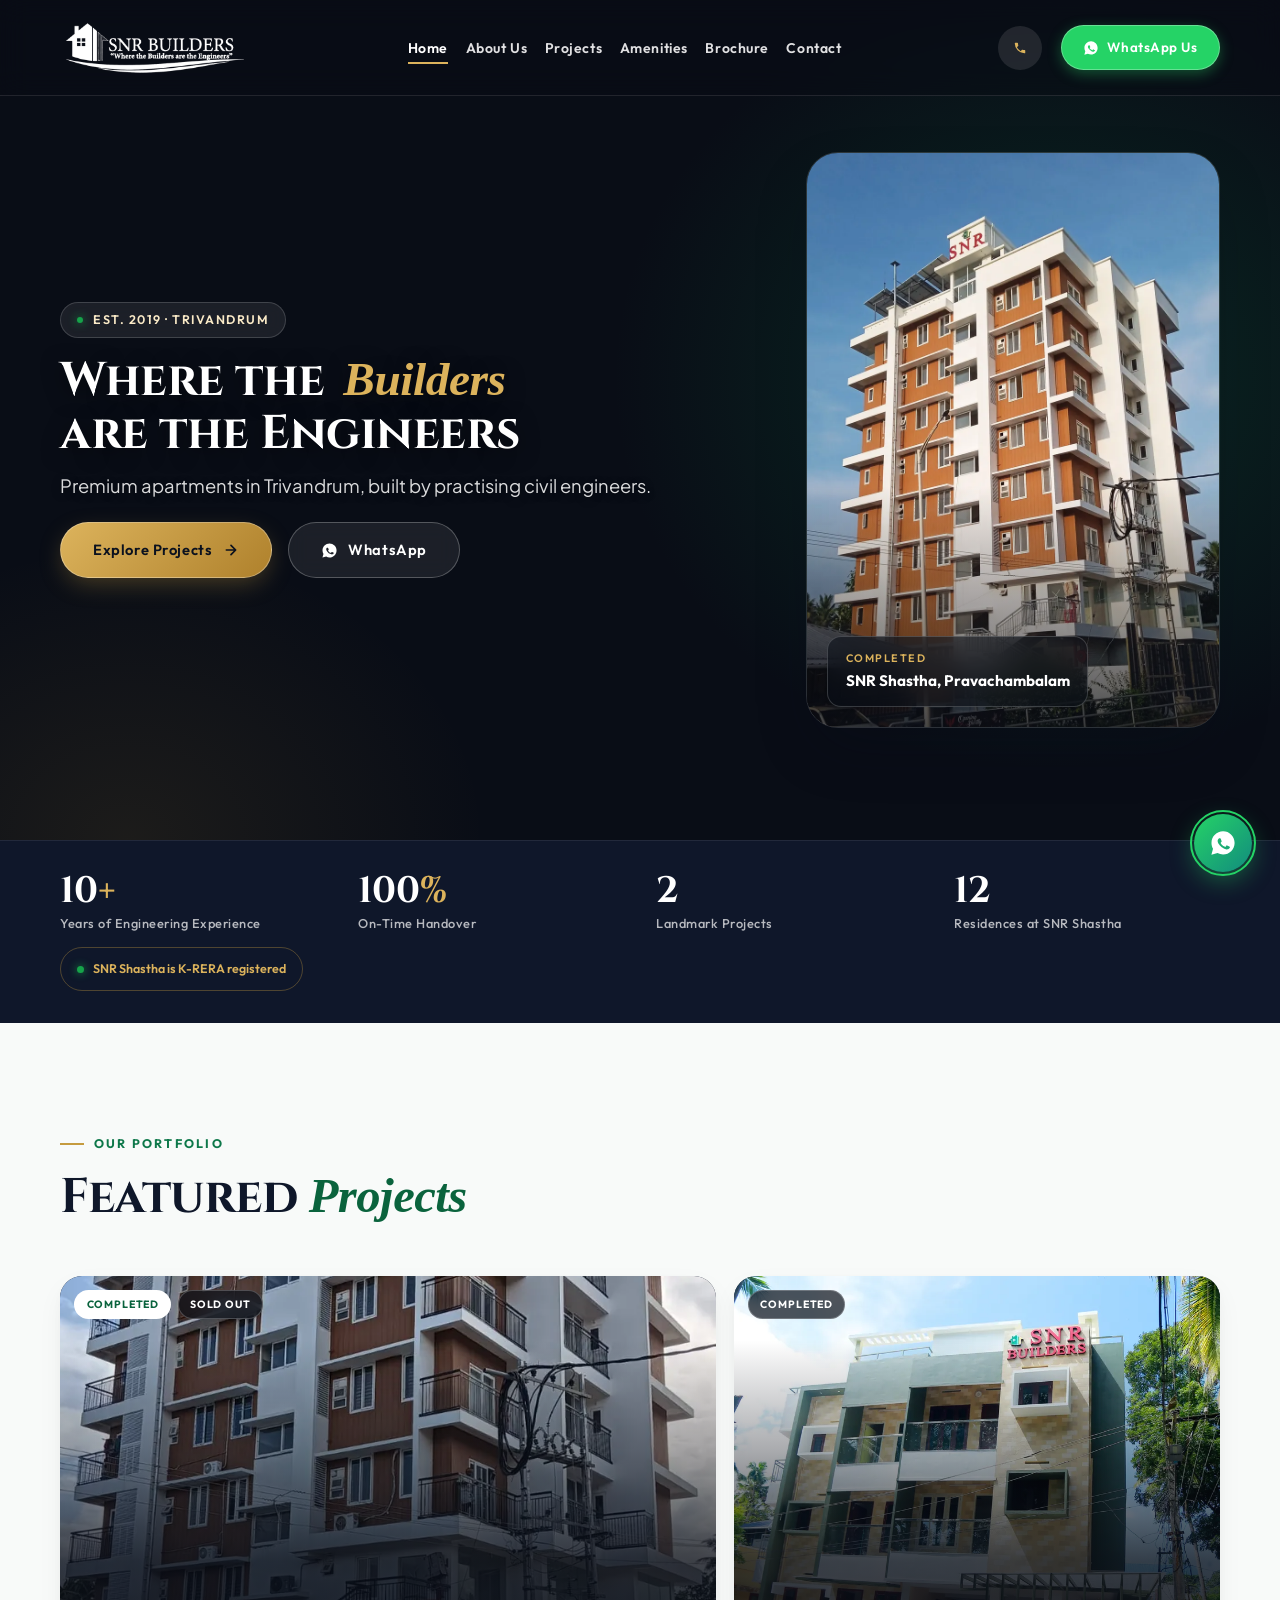
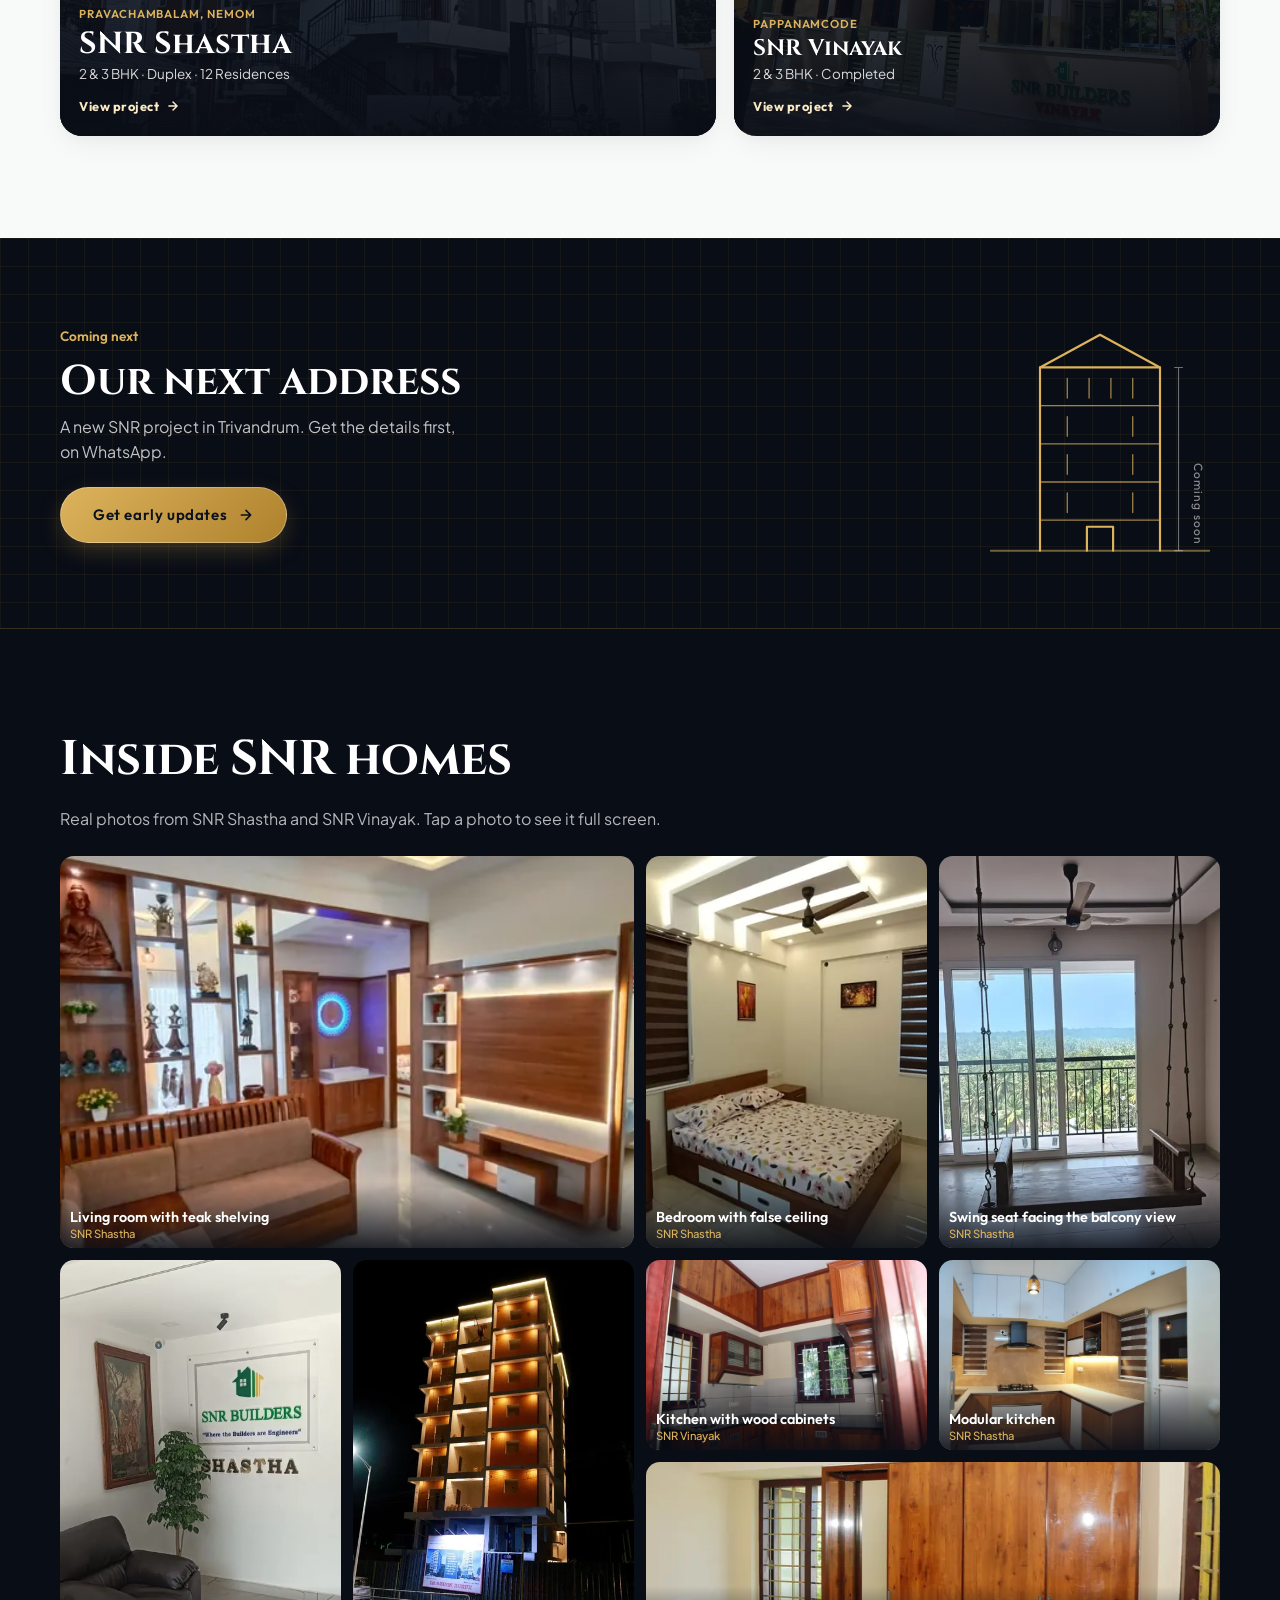
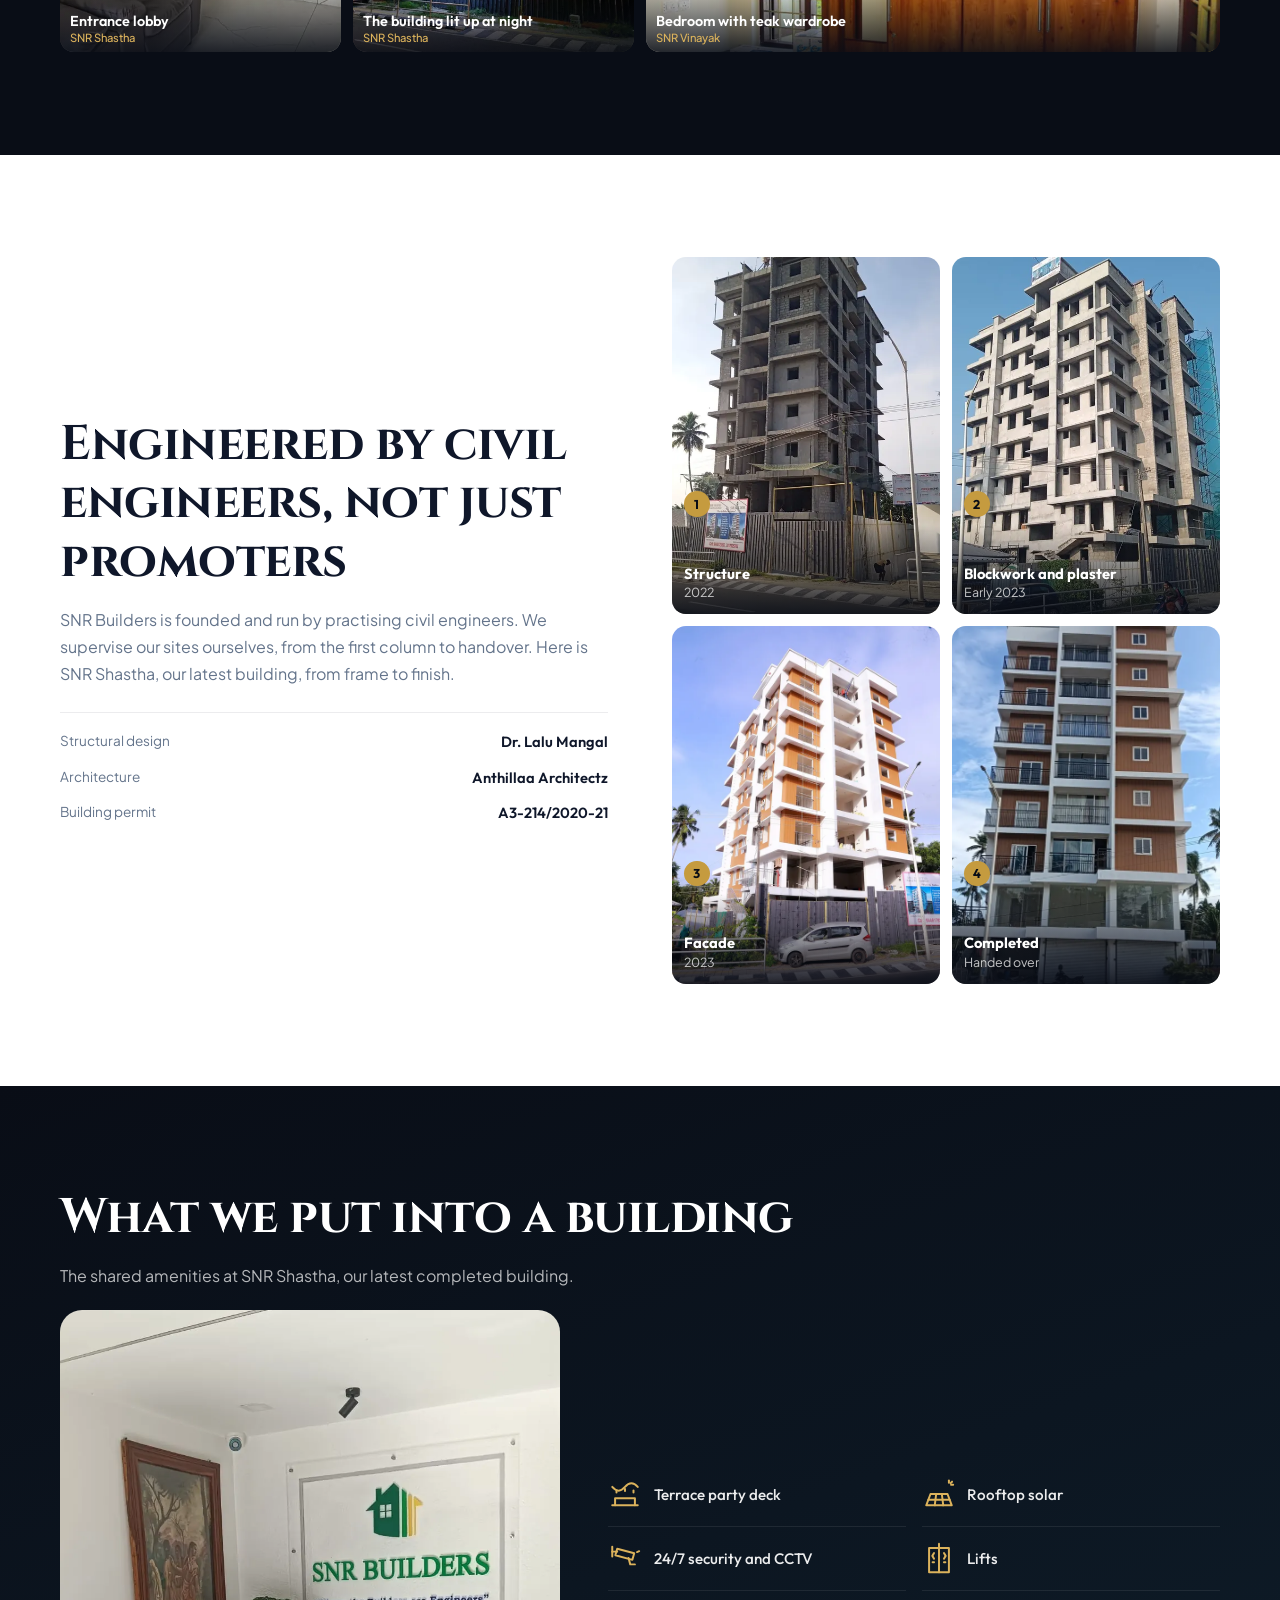
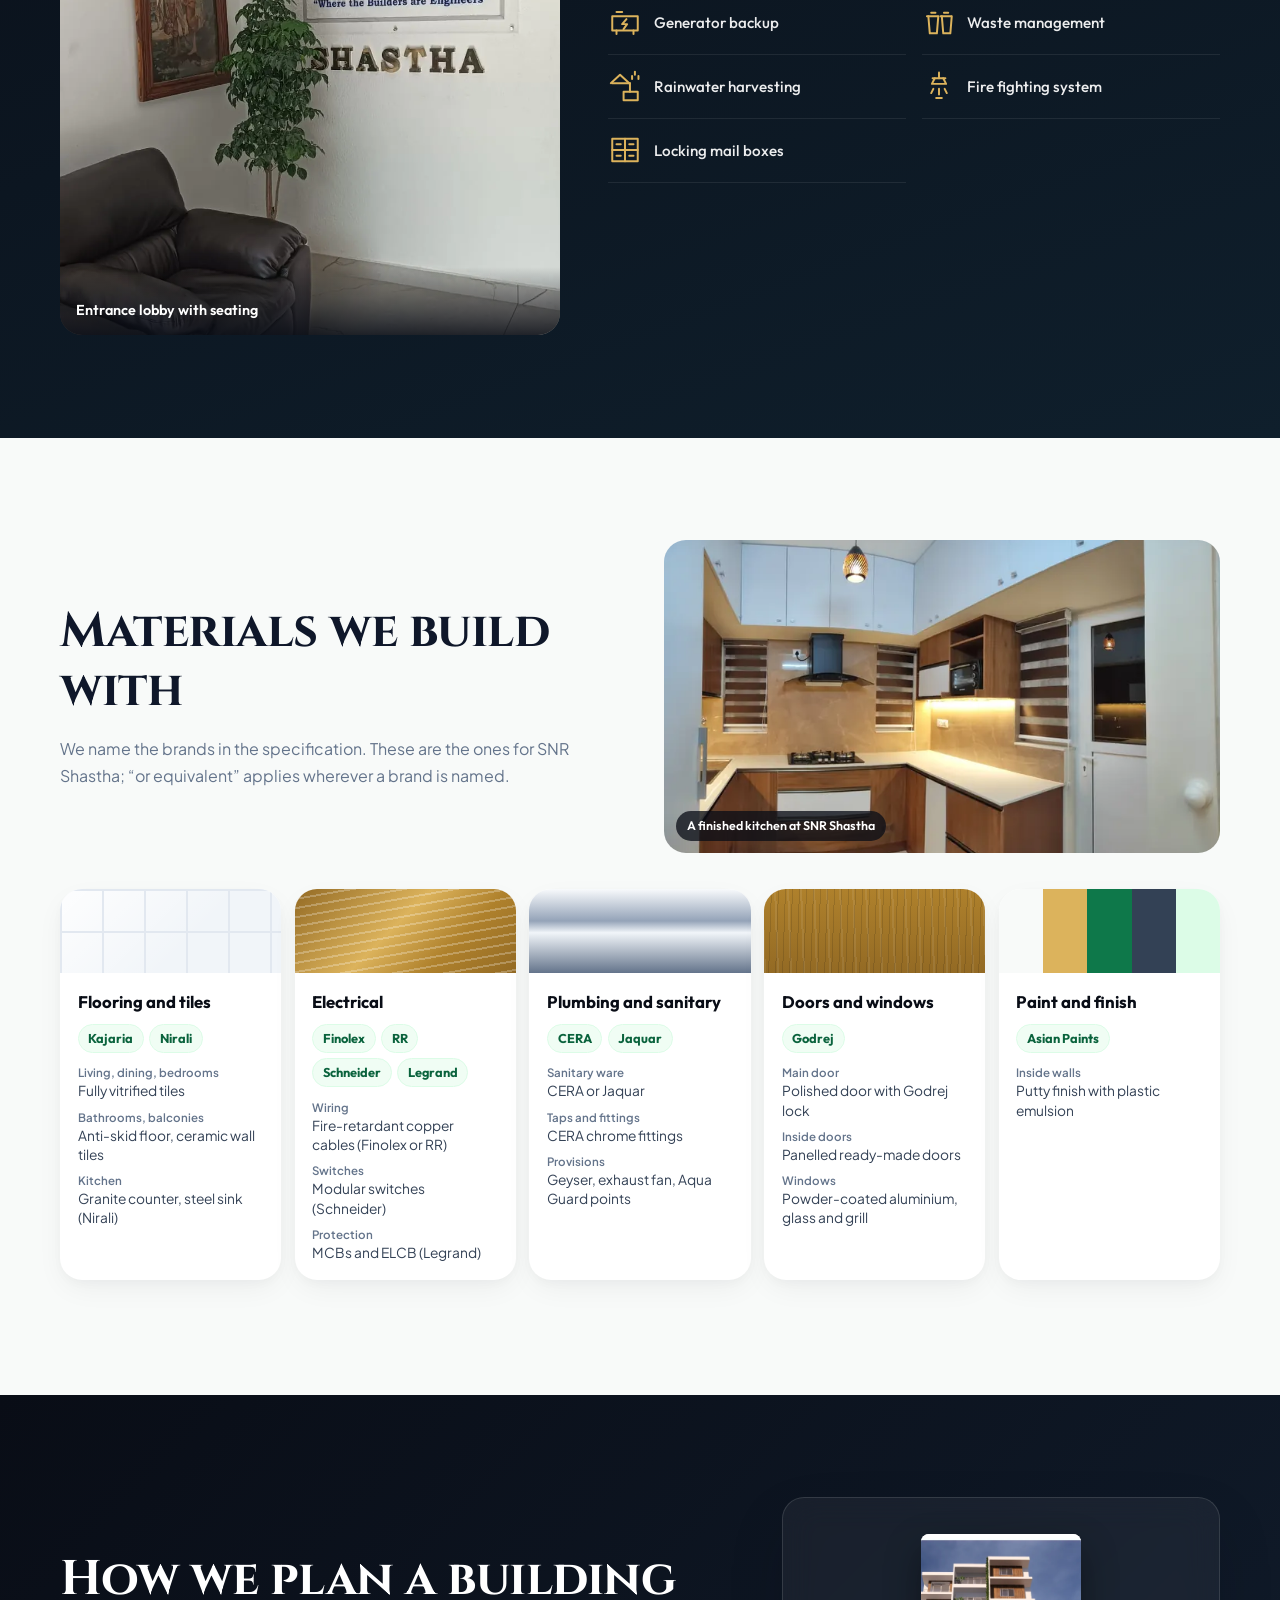
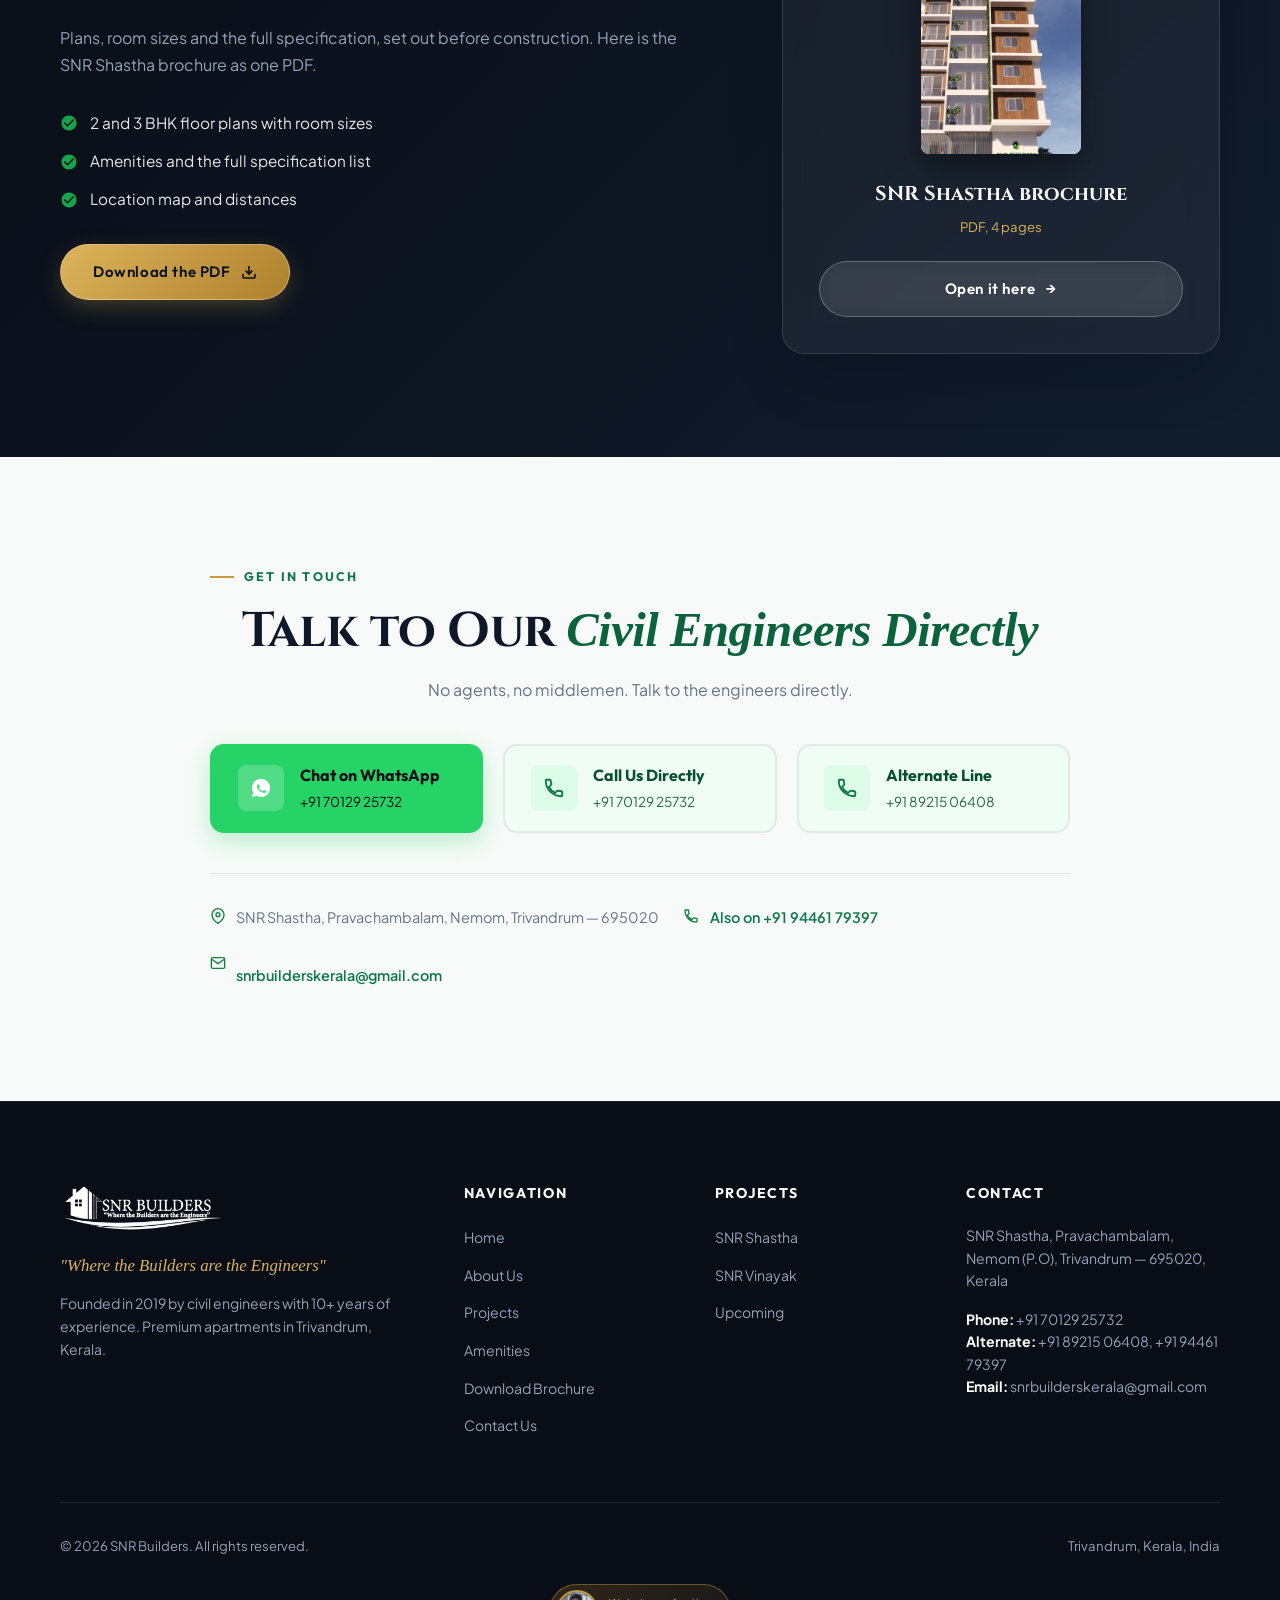
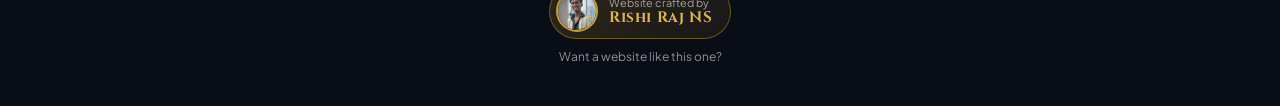
==== commit e44825dc: "Remove unconfirmed claims, reframe homepage, faster logo and fonts" ====
--- a/index.html
+++ b/index.html
@@ -29,6 +29,9 @@
   <link rel="manifest" href="./manifest.json">
 
   <!-- Master Stylesheet -->
+  <link rel="preconnect" href="https://fonts.googleapis.com">
+  <link rel="preconnect" href="https://fonts.gstatic.com" crossorigin>
+  <link rel="stylesheet" href="https://fonts.googleapis.com/css2?family=Cinzel:wght@500;600;700;800&family=Outfit:wght@400;500;600;700&family=Plus+Jakarta+Sans:wght@300;400;500;600;700&display=swap">
   <link rel="stylesheet" href="./css/styles.css">
 
   <!-- Schema.org JSON-LD Structured Data -->
@@ -112,7 +115,7 @@
       
       <!-- Brand Logo -->
       <a href="./index.html" class="brand-logo" aria-label="SNR Builders Home">
-        <img src="./assets/SNR-Logo-transparent.png" alt="SNR Builders" class="brand-logo-img">
+        <img src="./assets/SNR-Logo.webp" width="600" height="188" alt="SNR Builders" class="brand-logo-img">
       </a>
 
       <!-- Desktop Navigation Menu -->
@@ -383,7 +386,7 @@
         <div class="advantage-left-content">
           <h2 class="section-title">Engineered by civil engineers, not just promoters</h2>
           <p class="section-desc">
-            SNR Builders is founded and run by practising civil engineers. We check the steel, concrete and waterproofing ourselves at every stage. This is SNR Shastha, from frame to finish.
+            SNR Builders is founded and run by practising civil engineers. We supervise our sites ourselves, from the first column to handover. Here is SNR Shastha, our latest building, from frame to finish.
           </p>
           <dl class="advantage-credits">
             <div><dt>Structural design</dt><dd>Dr. Lalu Mangal</dd></div>
@@ -421,8 +424,8 @@
   <section class="amenities-section amenities-v2 section-padding" id="amenities">
     <div class="container amenities-v2-grid">
       <div class="amenities-v2-head">
-        <h2 class="section-title">Shared amenities</h2>
-        <p class="section-desc">At SNR Shastha, as listed in the project brochure.</p>
+        <h2 class="section-title">What we put into a building</h2>
+        <p class="section-desc">The shared amenities at SNR Shastha, our latest completed building.</p>
       </div>
       <figure class="amenities-v2-photo">
         <img src="./assets/processed/gallery-shastha-lobby-sm.webp" srcset="./assets/processed/gallery-shastha-lobby-sm.webp 435w, ./assets/processed/gallery-shastha-lobby.webp 900w" sizes="(min-width: 900px) 40vw, 100vw" width="435" height="720" alt="Entrance lobby with seating and the SNR Builders sign, SNR Shastha" loading="lazy" decoding="async">
@@ -450,7 +453,7 @@
       <div class="materials-head">
         <div>
           <h2 class="section-title">Materials we build with</h2>
-          <p class="section-desc">The brands specified for SNR Shastha. &ldquo;Or equivalent&rdquo; applies wherever a brand is named.</p>
+          <p class="section-desc">We name the brands in the specification. These are the ones for SNR Shastha; &ldquo;or equivalent&rdquo; applies wherever a brand is named.</p>
         </div>
         <figure class="materials-photo">
           <img src="./assets/processed/gallery-shastha-kitchen-sm.webp" srcset="./assets/processed/gallery-shastha-kitchen-sm.webp 720w, ./assets/processed/gallery-shastha-kitchen.webp 1600w" sizes="(min-width: 900px) 45vw, 100vw" width="720" height="463" alt="Finished modular kitchen with granite counter, SNR Shastha" loading="lazy" decoding="async">
@@ -503,53 +506,6 @@
   </section>
 
   <!-- ========================================================================
-       LOCATION & STRATEGIC CONNECTIVITY
-       ======================================================================== -->
-  <section class="connectivity-section section-padding">
-    <div class="container">
-      
-      <div style="text-align:center; max-width:700px; margin-inline:auto;">
-        <h2 class="section-title">Nearby</h2>
-        <p class="section-desc" style="margin-inline:auto;">Distances from SNR Shastha, Pravachambalam, as given in the brochure.</p>
-      </div>
-
-      <div class="connectivity-grid-6">
-        
-        <div class="connect-pill-box">
-          <div class="connect-distance-val">90 M</div>
-          <div class="connect-destination-name">Pravachambalam Jn</div>
-        </div>
-
-        <div class="connect-pill-box">
-          <div class="connect-distance-val">0.75 Km</div>
-          <div class="connect-destination-name">Nemom Railway Stn</div>
-        </div>
-
-        <div class="connect-pill-box">
-          <div class="connect-distance-val">4.8 Km</div>
-          <div class="connect-destination-name">Balaramapuram</div>
-        </div>
-
-        <div class="connect-pill-box">
-          <div class="connect-distance-val">8.9 Km</div>
-          <div class="connect-destination-name">Thampanoor Central</div>
-        </div>
-
-        <div class="connect-pill-box">
-          <div class="connect-distance-val">11.0 Km</div>
-          <div class="connect-destination-name">Vizhinjam Port</div>
-        </div>
-
-        <div class="connect-pill-box">
-          <div class="connect-distance-val">12.0 Km</div>
-          <div class="connect-destination-name">TRV International Airport</div>
-        </div>
-
-      </div>
-    </div>
-  </section>
-
-  <!-- ========================================================================
        BROCHURE & STRATEGIC CONNECTIVITY
        ======================================================================== -->
   <section class="brochure-section section-padding" id="brochure">
@@ -557,9 +513,9 @@
       <div class="brochure-layout-split">
 
         <div class="brochure-text-side">
-          <h2 class="section-title">The SNR Shastha project dossier</h2>
+          <h2 class="section-title">How we plan a building</h2>
           <p class="section-desc">
-            The original project brochure, as one PDF. See how we plan and specify a building before the first pour.
+            Plans, room sizes and the full specification, set out before construction. Here is the SNR Shastha brochure as one PDF.
           </p>
 
           <ul class="brochure-checklist">
@@ -681,7 +637,7 @@
         
         <!-- Brand Summary -->
         <div class="footer-brand-side">
-          <img src="./assets/SNR-Logo-transparent.png" alt="SNR Builders Logo" class="brand-logo-img">
+          <img src="./assets/SNR-Logo.webp" width="600" height="188" alt="SNR Builders Logo" class="brand-logo-img">
           <p class="footer-tagline">"Where the Builders are the Engineers"</p>
           <p class="footer-brand-desc">
             Founded in 2019 by civil engineers with 10+ years of experience. Premium apartments in Trivandrum, Kerala.
--- a/css/styles.css
+++ b/css/styles.css
@@ -4,8 +4,6 @@
    Palette: Architectural Off-White, Forest Emerald, Brass Gold, Obsidian Slate
    Typography: Cinzel (Display Serif) + Plus Jakarta Sans / Outfit (Geometric Sans)
    ========================================================================== */
-
-@import url('https://fonts.googleapis.com/css2?family=Cinzel:wght@500;600;700;800&family=Outfit:wght@400;500;600;700&family=Plus+Jakarta+Sans:wght@300;400;500;600;700&display=swap');
 
 /* ==========================================================================
    1. DESIGN TOKENS & SYSTEM VARIABLES
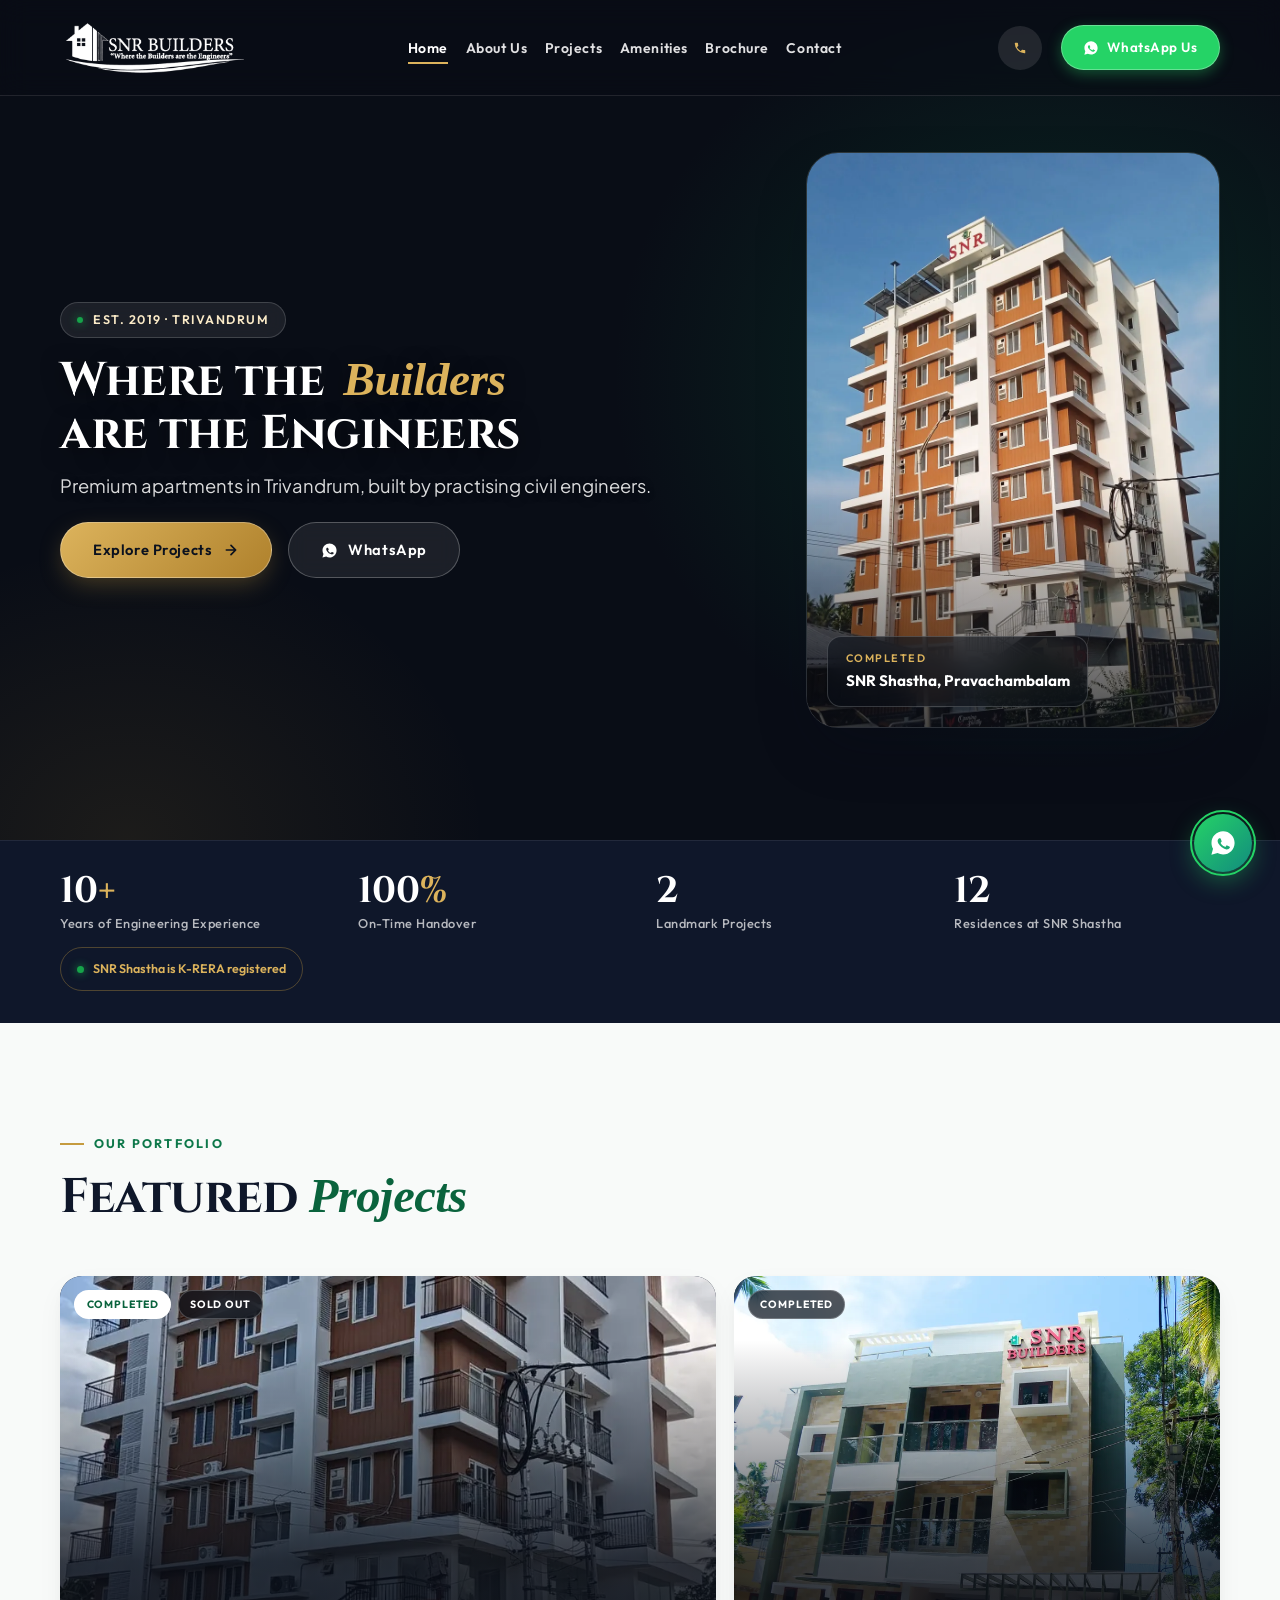
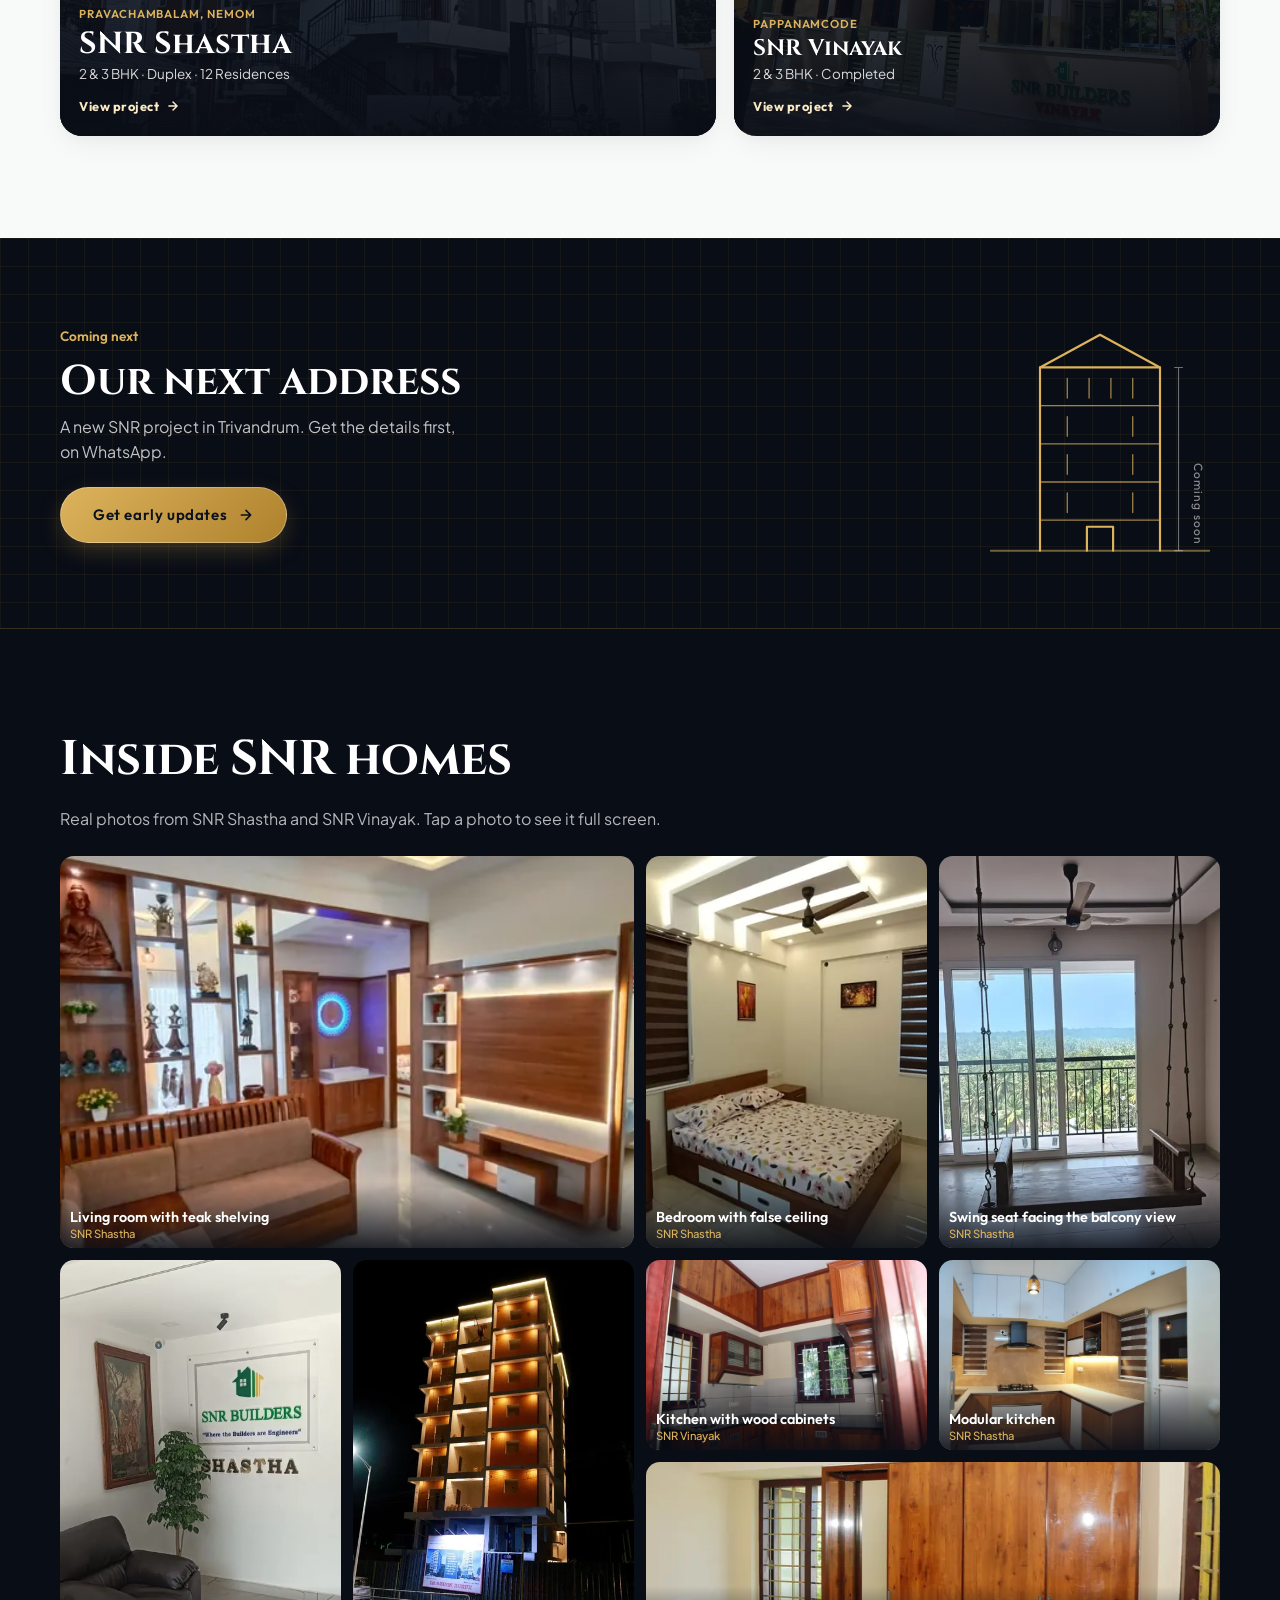
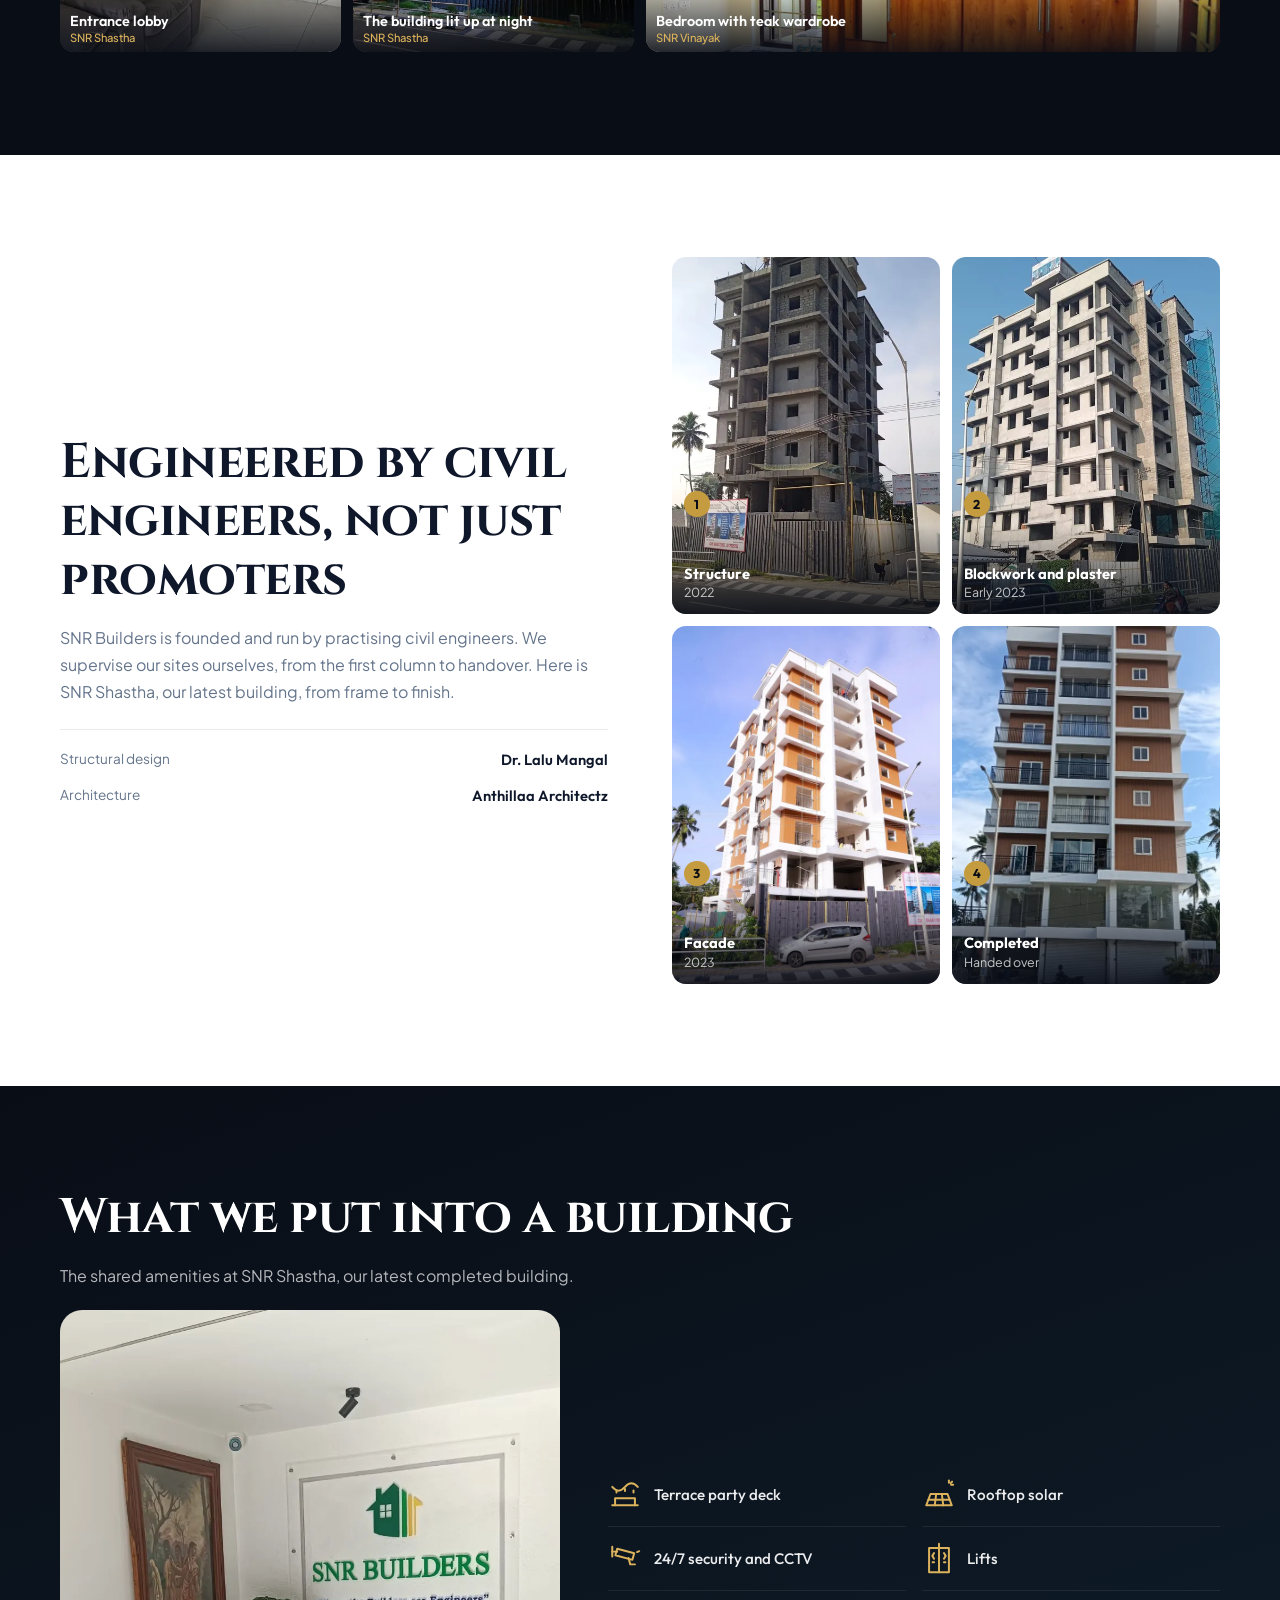
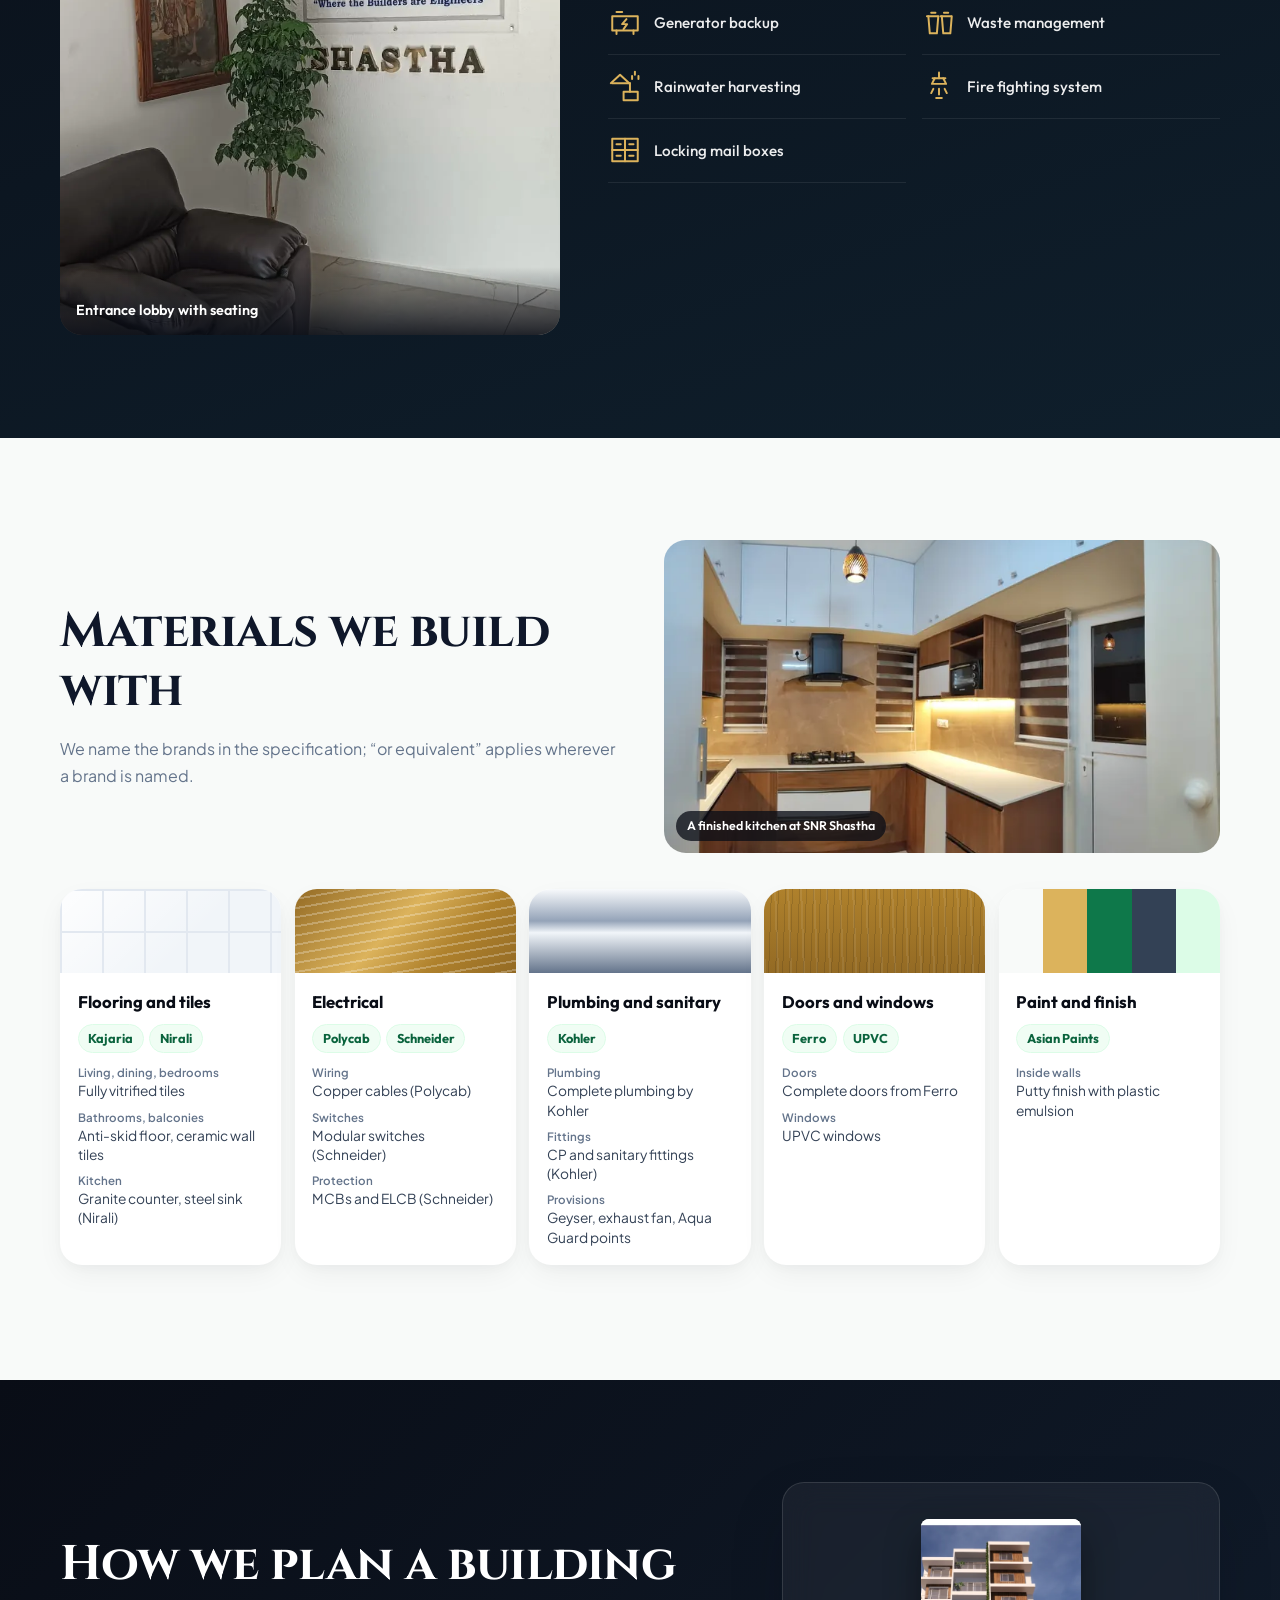
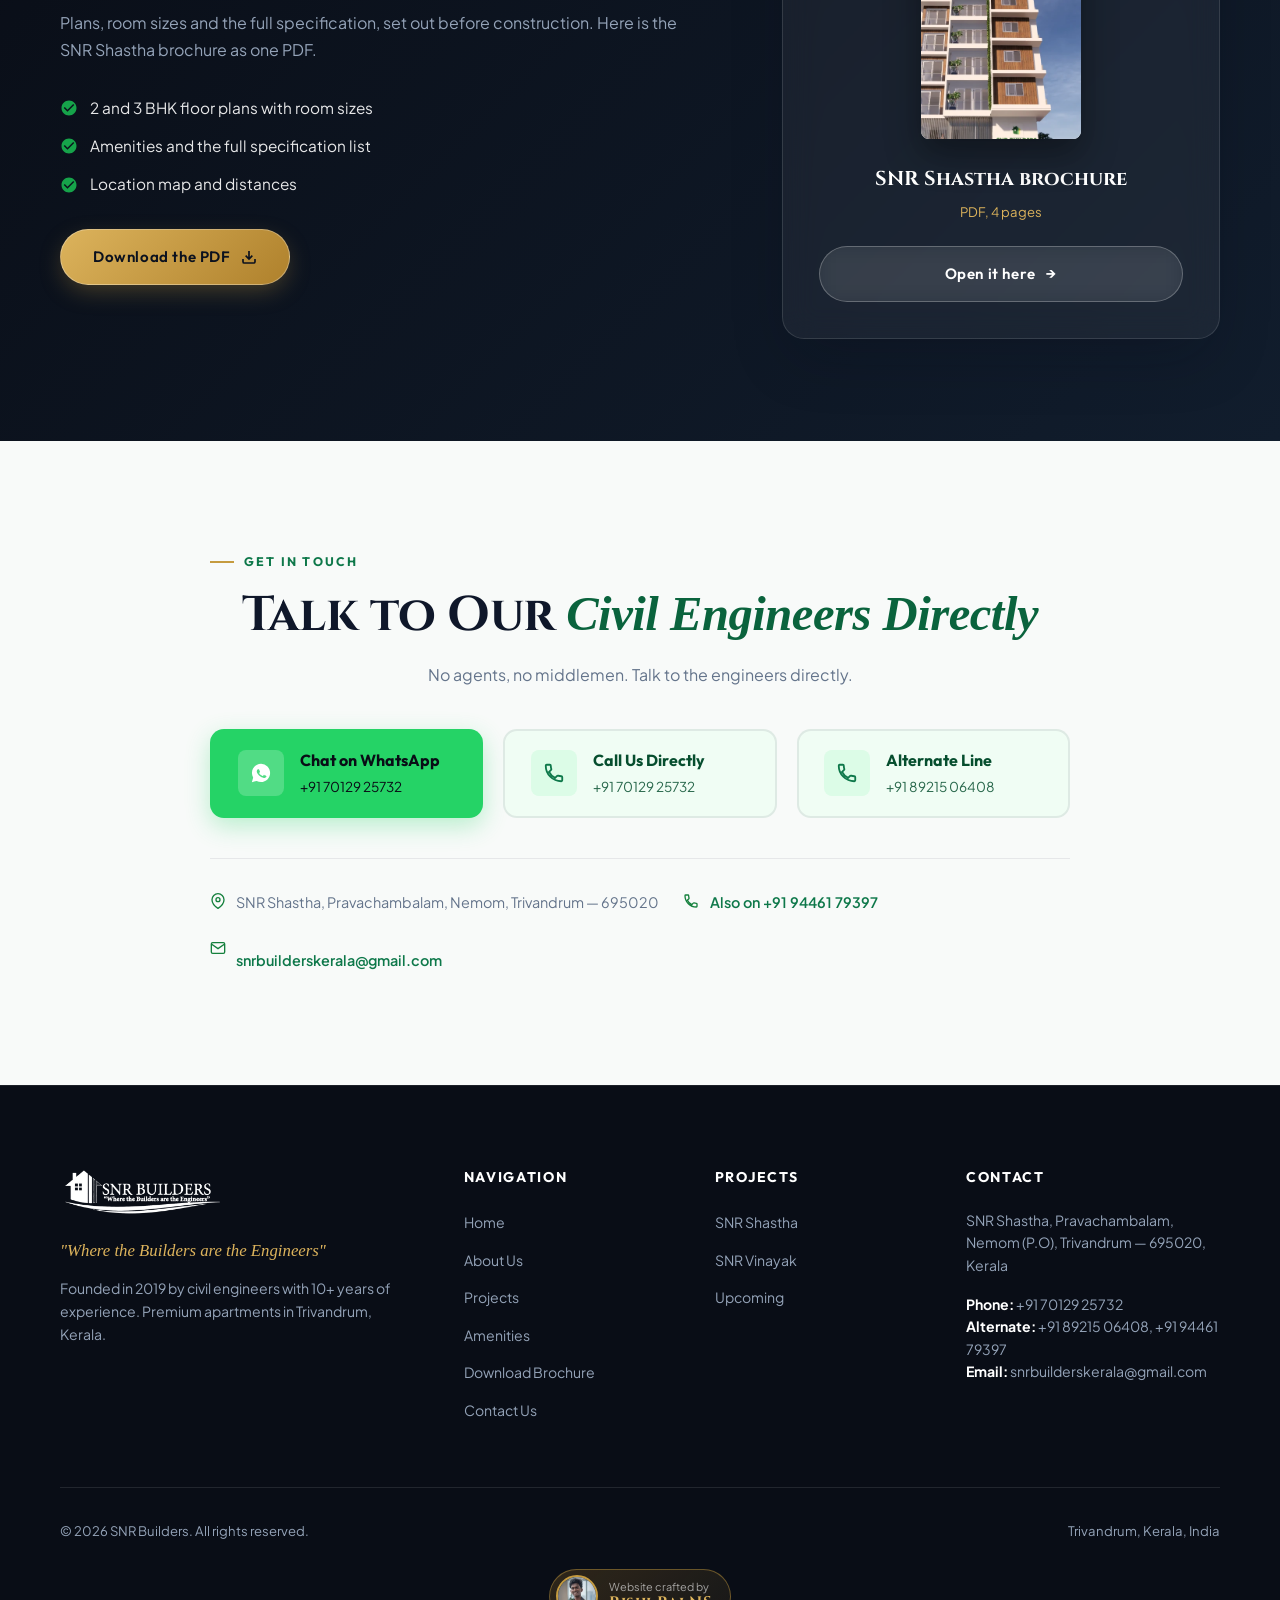
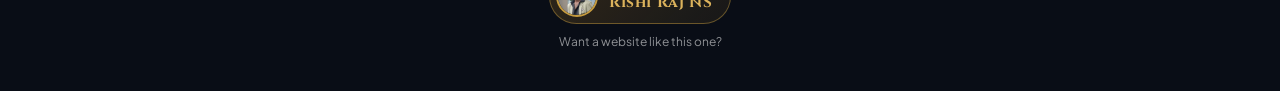
==== commit 8873d6ee: "Remove permit and RERA numbers, update homepage materials - Homepage: drop building permit number fr" ====
--- a/index.html
+++ b/index.html
@@ -391,7 +391,6 @@
           <dl class="advantage-credits">
             <div><dt>Structural design</dt><dd>Dr. Lalu Mangal</dd></div>
             <div><dt>Architecture</dt><dd>Anthillaa Architectz</dd></div>
-            <div><dt>Building permit</dt><dd>A3-214/2020-21</dd></div>
           </dl>
         </div>
 
@@ -453,7 +452,7 @@
       <div class="materials-head">
         <div>
           <h2 class="section-title">Materials we build with</h2>
-          <p class="section-desc">We name the brands in the specification. These are the ones for SNR Shastha; &ldquo;or equivalent&rdquo; applies wherever a brand is named.</p>
+          <p class="section-desc">We name the brands in the specification; &ldquo;or equivalent&rdquo; applies wherever a brand is named.</p>
         </div>
         <figure class="materials-photo">
           <img src="./assets/processed/gallery-shastha-kitchen-sm.webp" srcset="./assets/processed/gallery-shastha-kitchen-sm.webp 720w, ./assets/processed/gallery-shastha-kitchen.webp 1600w" sizes="(min-width: 900px) 45vw, 100vw" width="720" height="463" alt="Finished modular kitchen with granite counter, SNR Shastha" loading="lazy" decoding="async">
@@ -473,24 +472,24 @@
           <div class="material-swatch swatch-copper" aria-hidden="true"></div>
           <div class="material-body">
             <h3 class="material-title">Electrical</h3>
-            <p class="material-brands"><span>Finolex</span><span>RR</span><span>Schneider</span><span>Legrand</span></p>
-            <ul class="material-rows"><li><span>Wiring</span>Fire-retardant copper cables (Finolex or RR)</li><li><span>Switches</span>Modular switches (Schneider)</li><li><span>Protection</span>MCBs and ELCB (Legrand)</li></ul>
+            <p class="material-brands"><span>Polycab</span><span>Schneider</span></p>
+            <ul class="material-rows"><li><span>Wiring</span>Copper cables (Polycab)</li><li><span>Switches</span>Modular switches (Schneider)</li><li><span>Protection</span>MCBs and ELCB (Schneider)</li></ul>
           </div>
         </article>
         <article class="material-card">
           <div class="material-swatch swatch-chrome" aria-hidden="true"></div>
           <div class="material-body">
             <h3 class="material-title">Plumbing and sanitary</h3>
-            <p class="material-brands"><span>CERA</span><span>Jaquar</span></p>
-            <ul class="material-rows"><li><span>Sanitary ware</span>CERA or Jaquar</li><li><span>Taps and fittings</span>CERA chrome fittings</li><li><span>Provisions</span>Geyser, exhaust fan, Aqua Guard points</li></ul>
+            <p class="material-brands"><span>Kohler</span></p>
+            <ul class="material-rows"><li><span>Plumbing</span>Complete plumbing by Kohler</li><li><span>Fittings</span>CP and sanitary fittings (Kohler)</li><li><span>Provisions</span>Geyser, exhaust fan, Aqua Guard points</li></ul>
           </div>
         </article>
         <article class="material-card">
           <div class="material-swatch swatch-teak" aria-hidden="true"></div>
           <div class="material-body">
             <h3 class="material-title">Doors and windows</h3>
-            <p class="material-brands"><span>Godrej</span></p>
-            <ul class="material-rows"><li><span>Main door</span>Polished door with Godrej lock</li><li><span>Inside doors</span>Panelled ready-made doors</li><li><span>Windows</span>Powder-coated aluminium, glass and grill</li></ul>
+            <p class="material-brands"><span>Ferro</span><span>UPVC</span></p>
+            <ul class="material-rows"><li><span>Doors</span>Complete doors from Ferro</li><li><span>Windows</span>UPVC windows</li></ul>
           </div>
         </article>
         <article class="material-card">
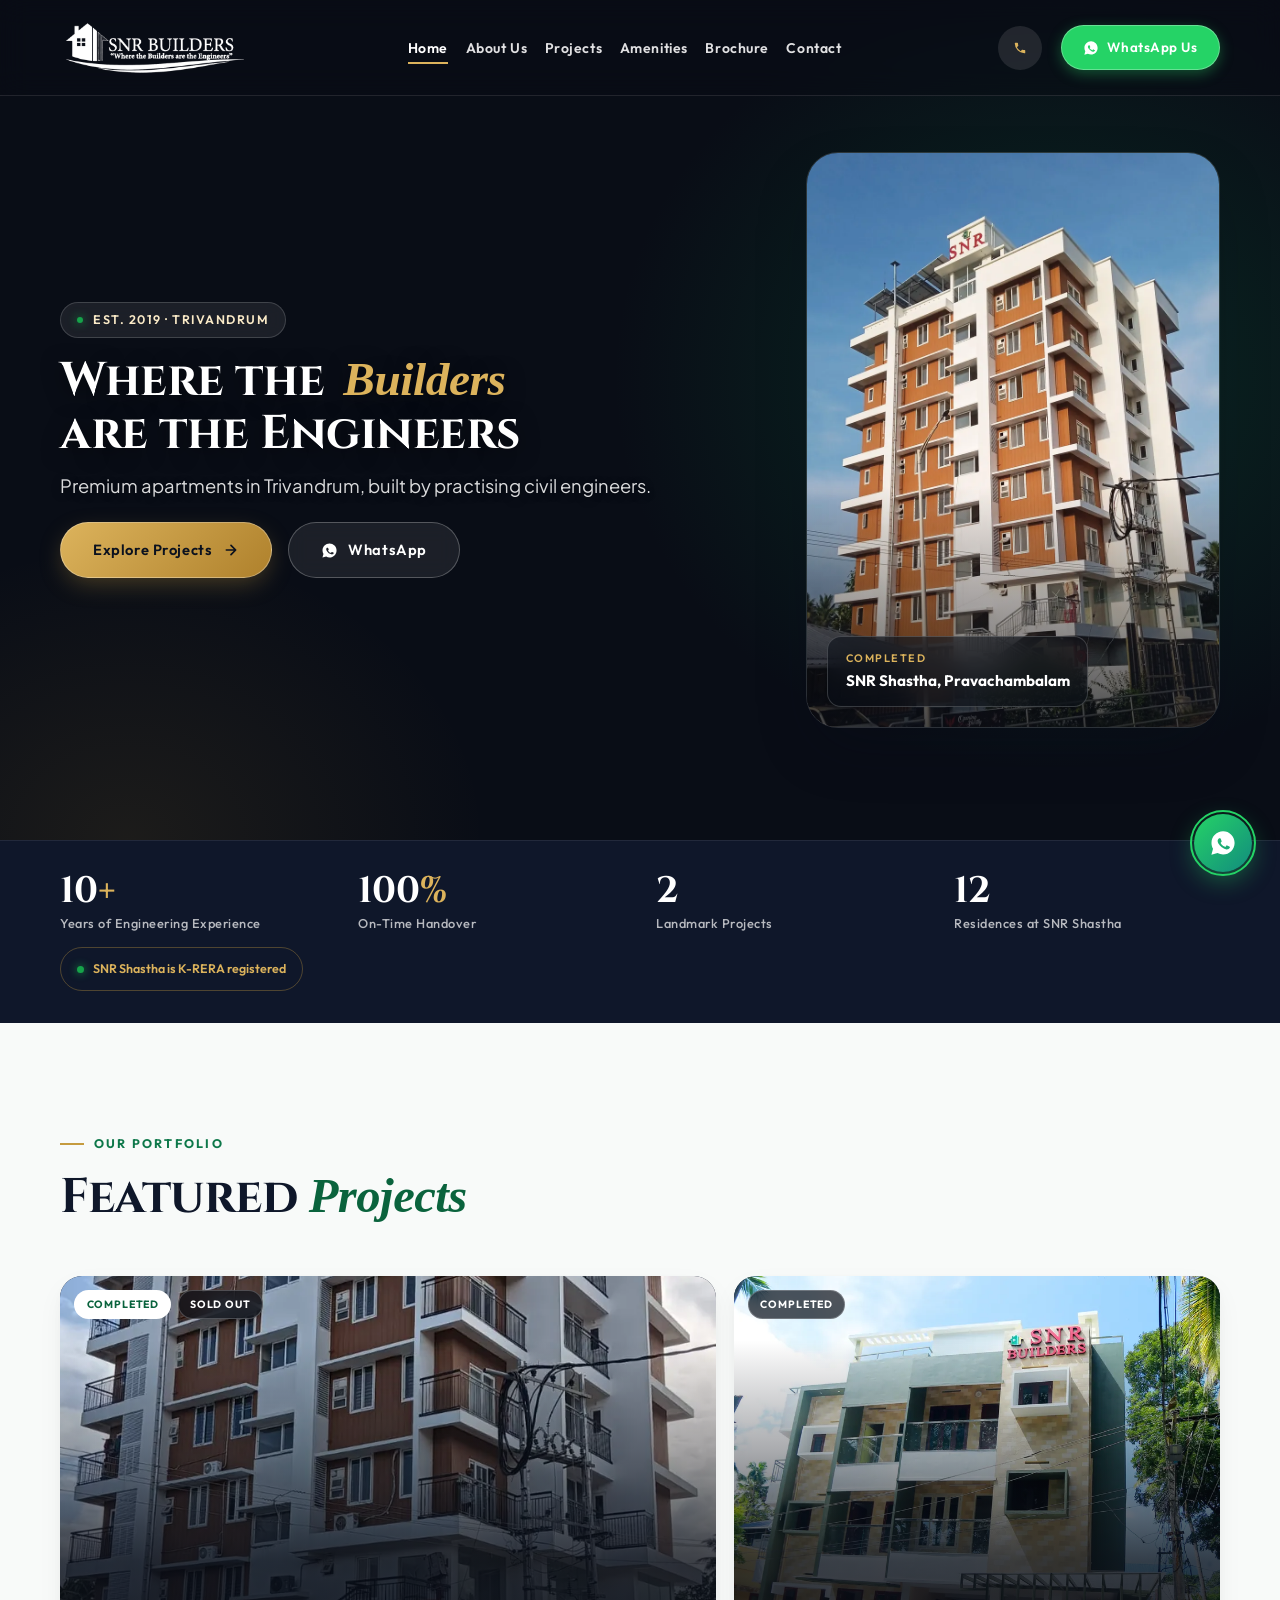
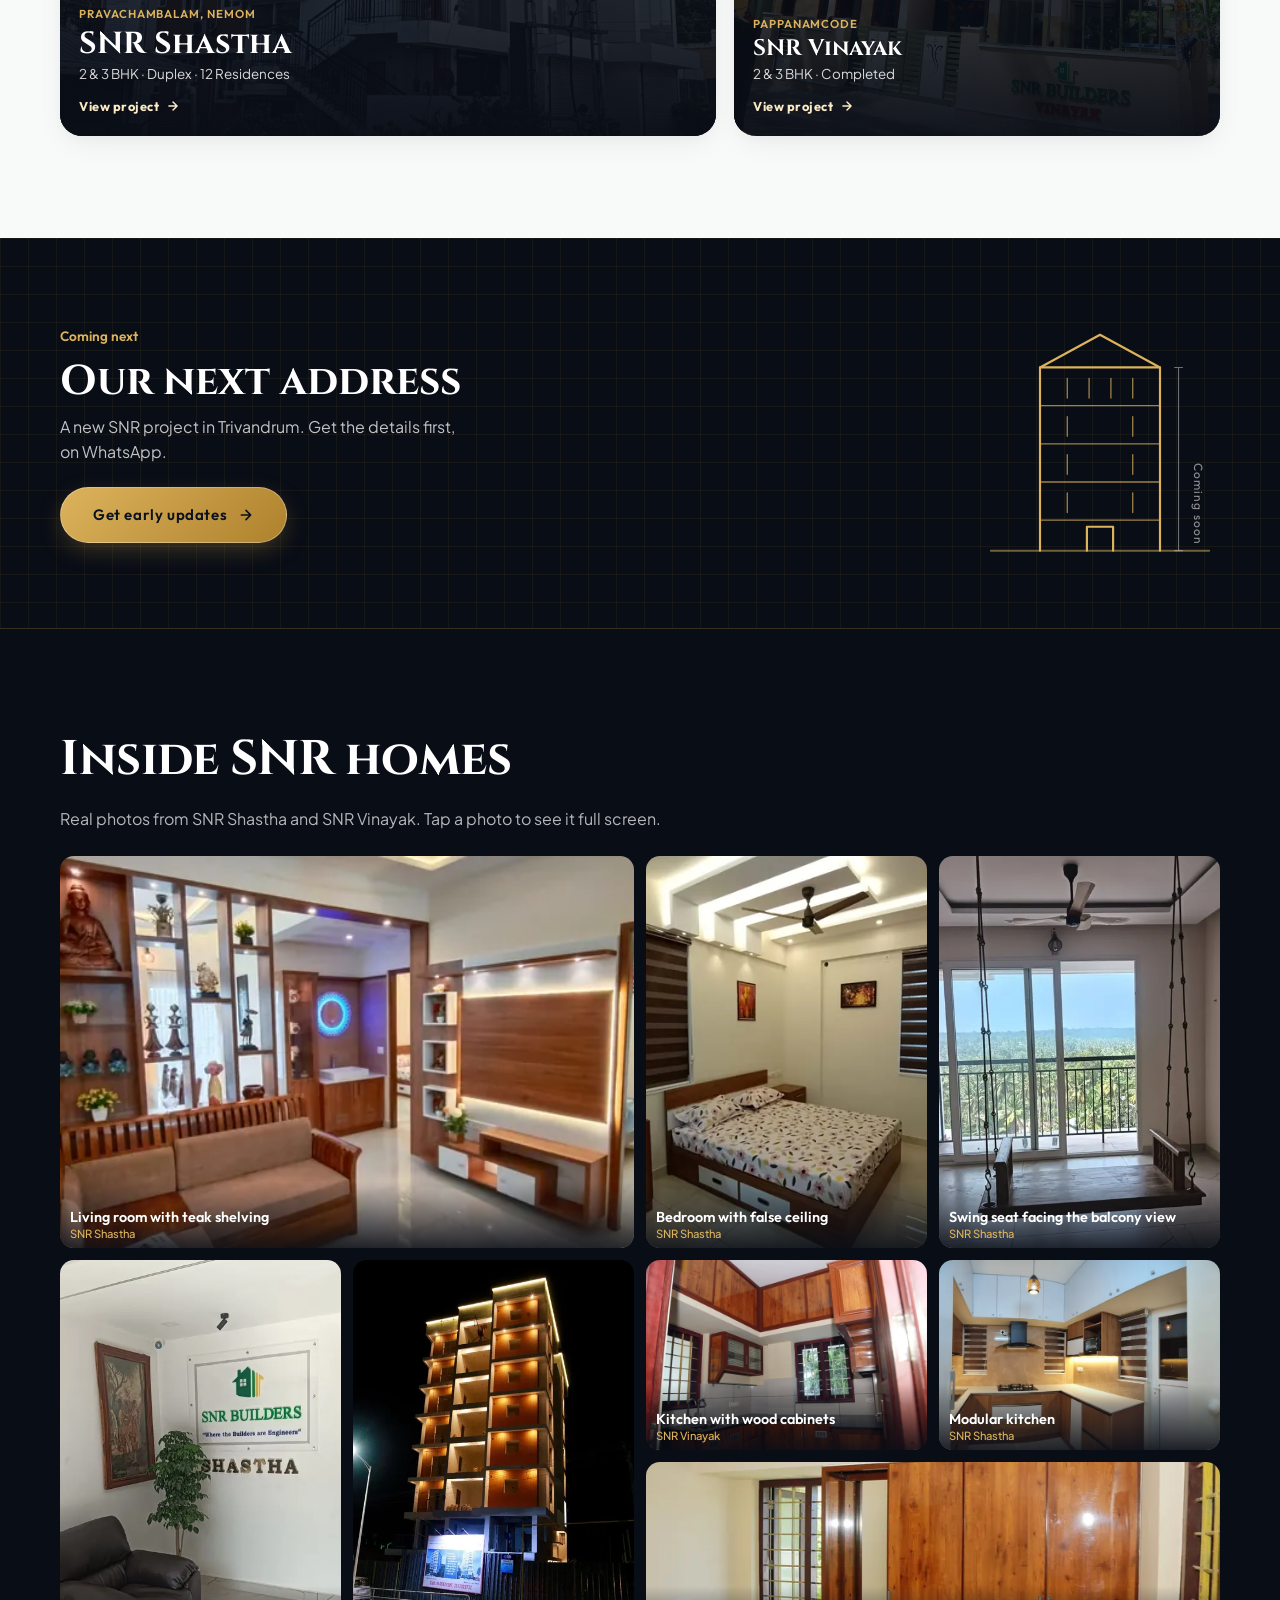
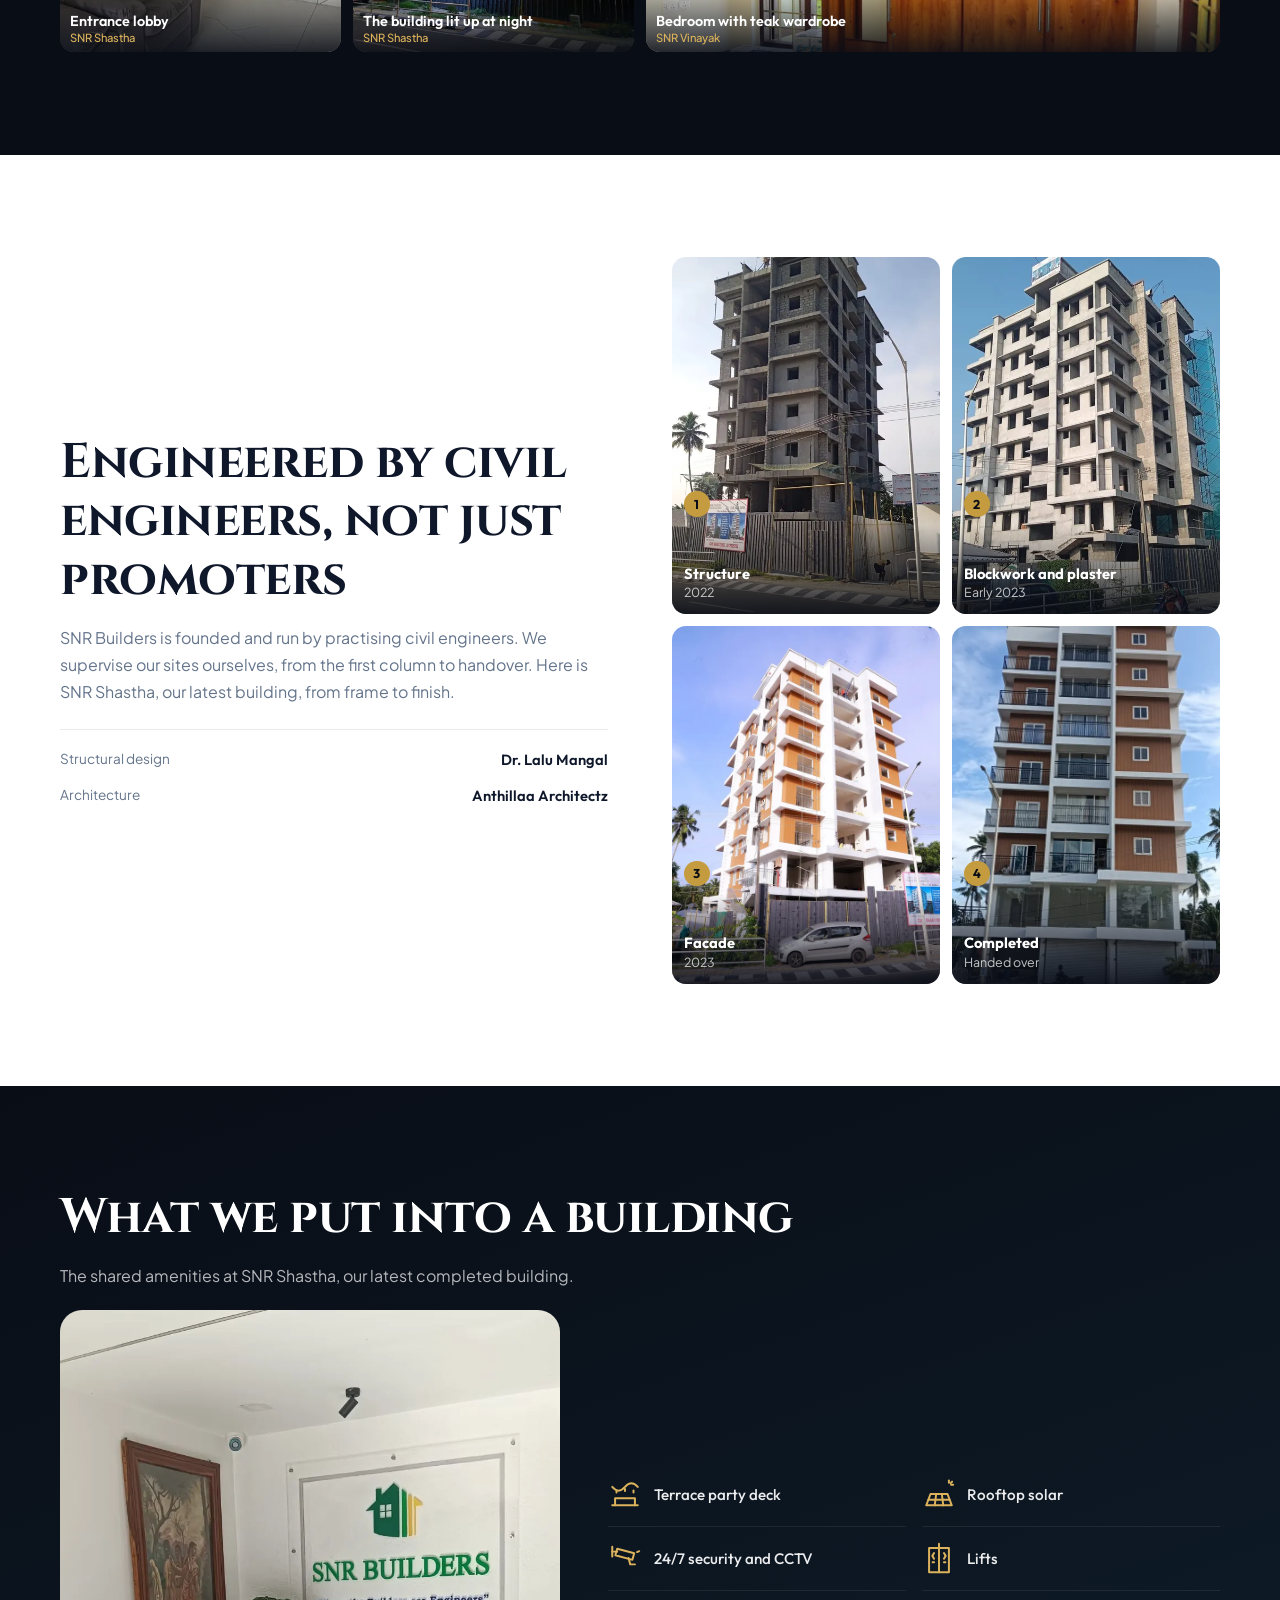
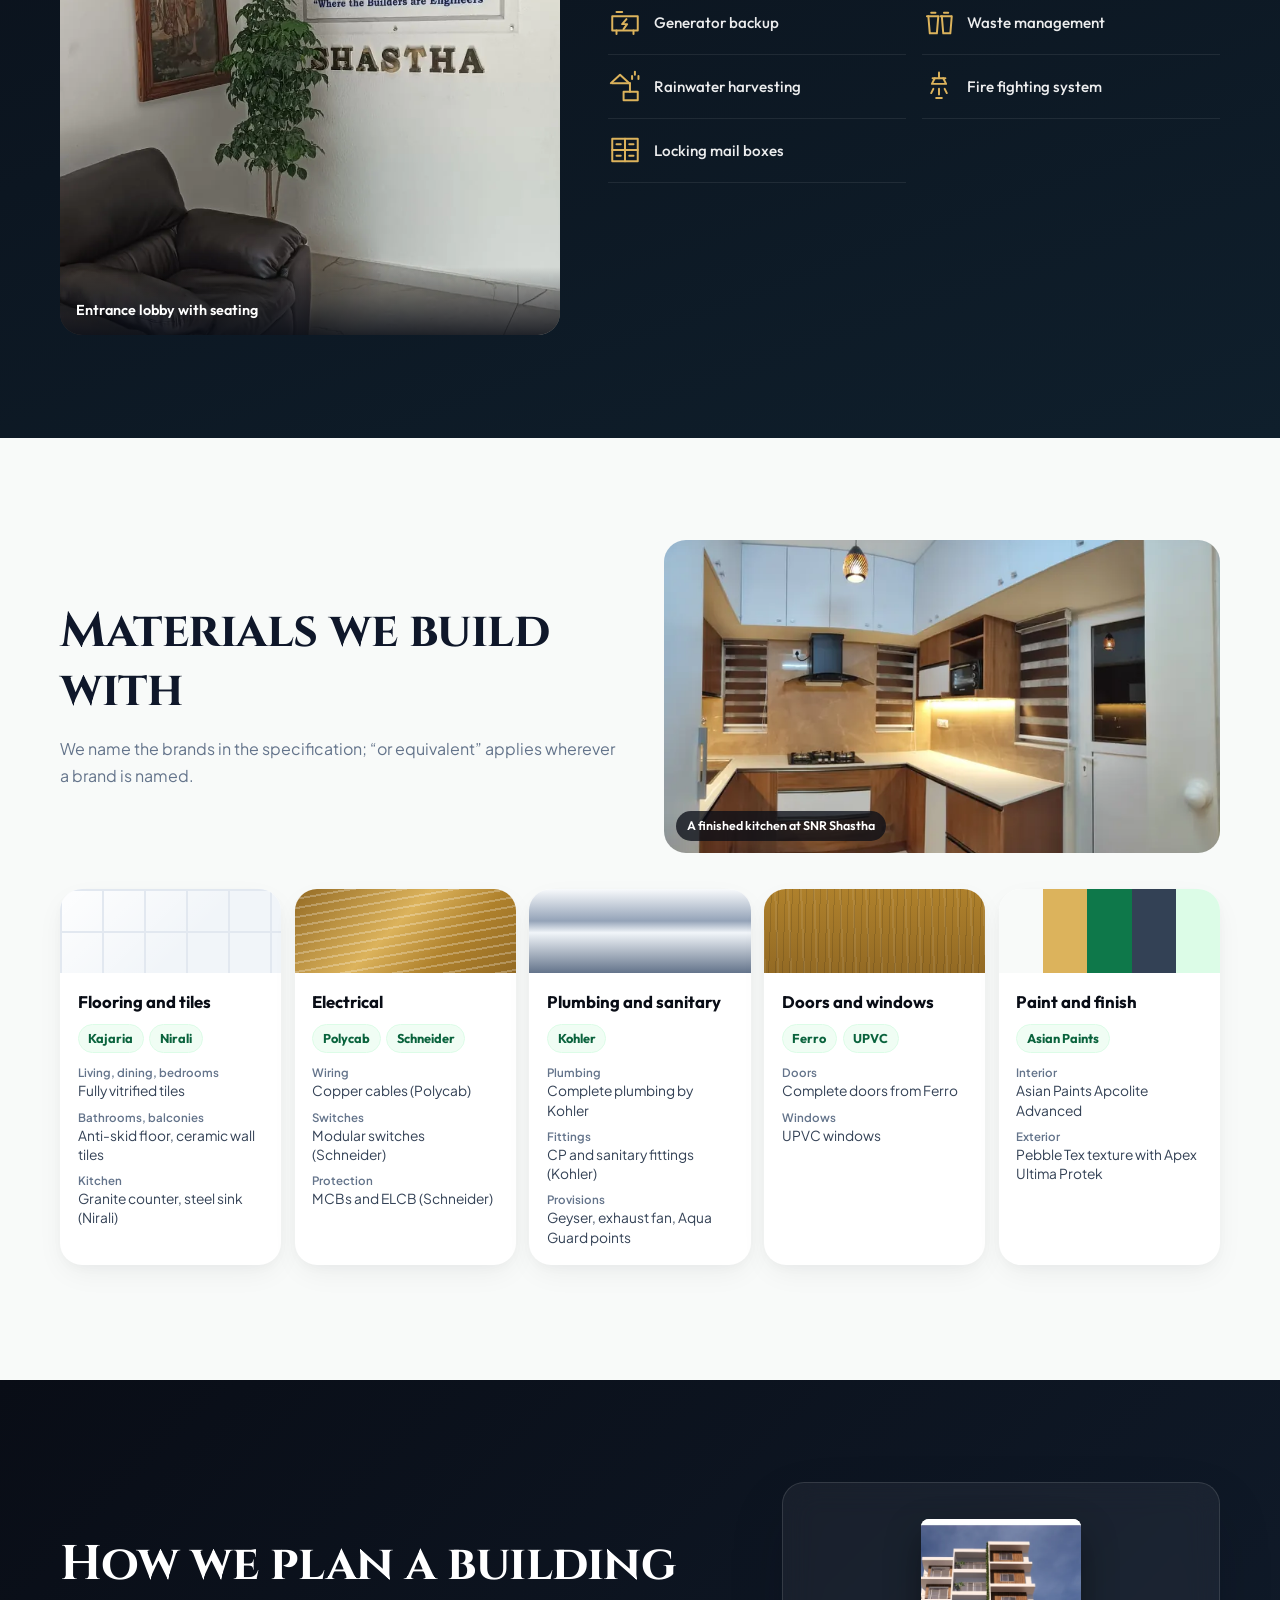
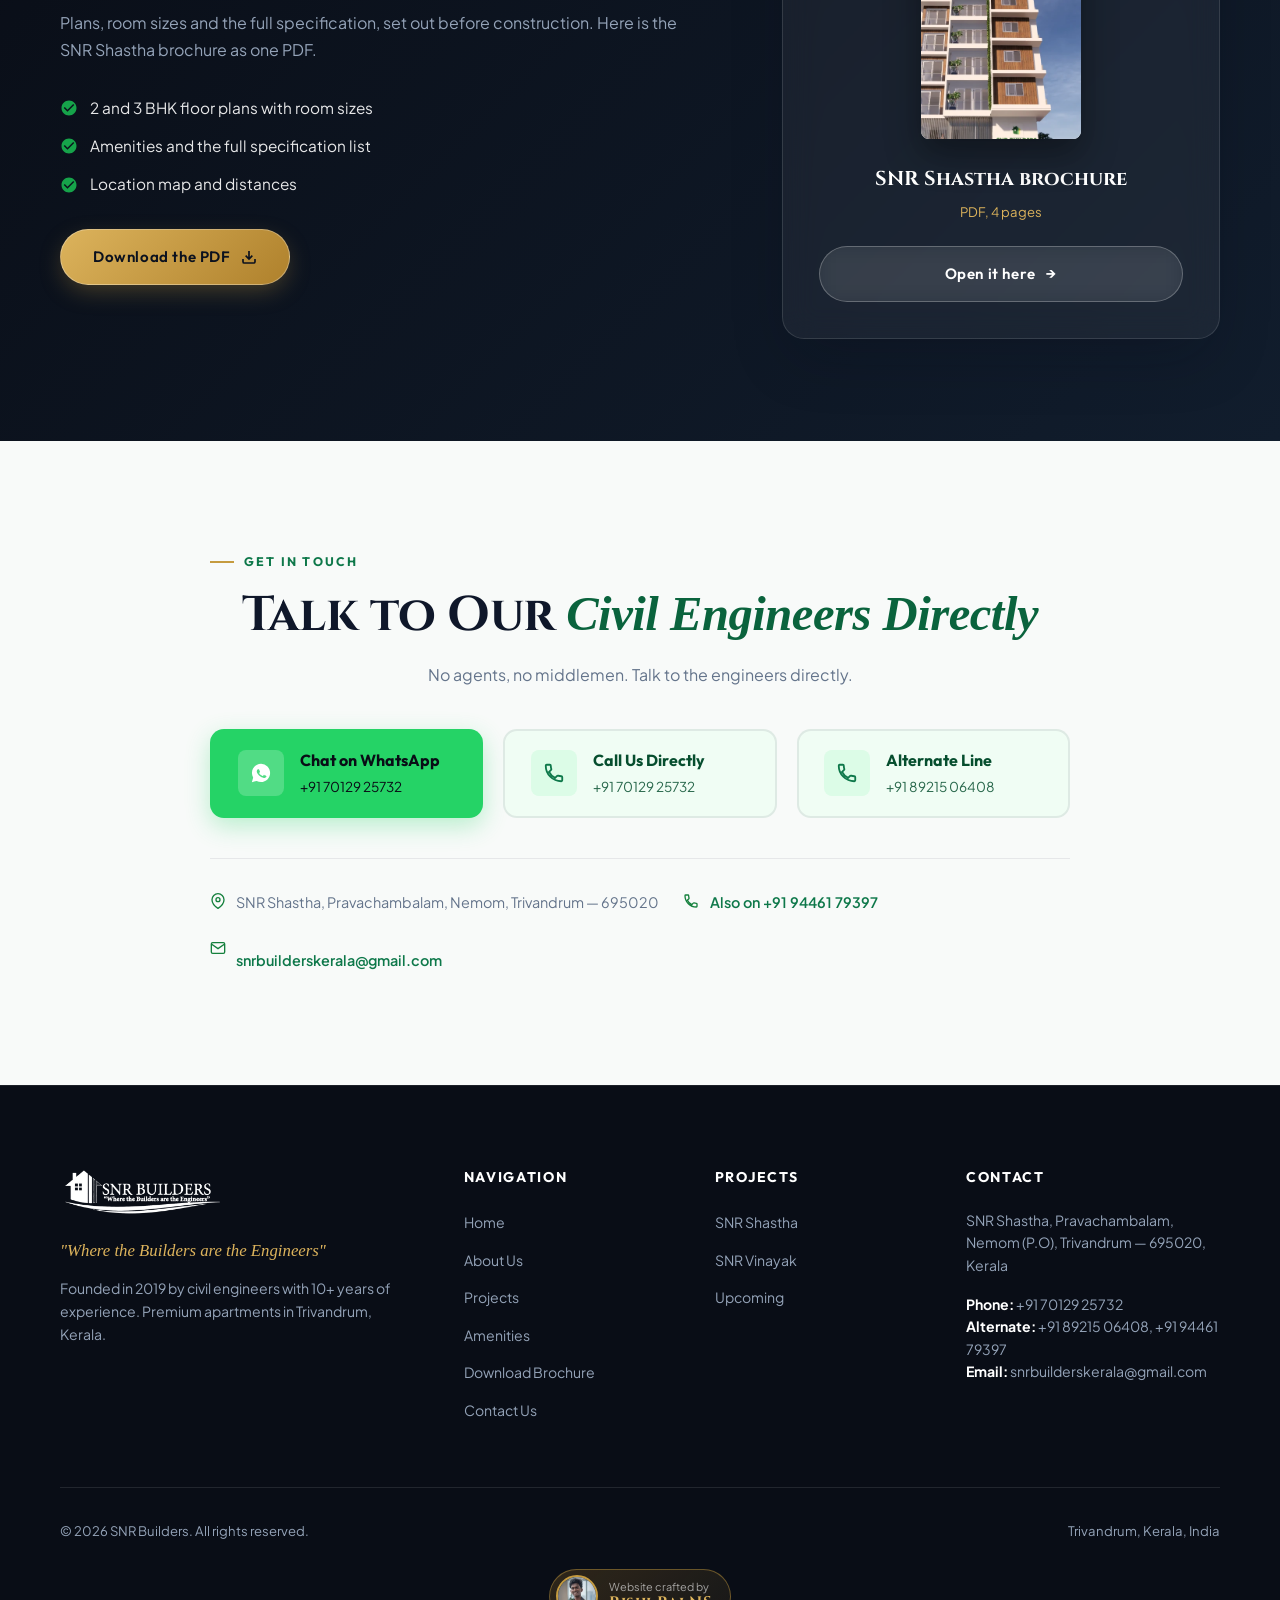
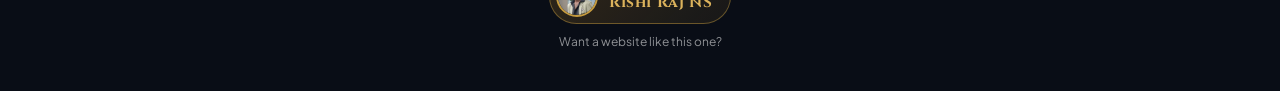
==== commit af347964: "Homepage: add interior and exterior paint specification Co-Authored-By: Claude Opus 5.5 <noreply@ant" ====
--- a/index.html
+++ b/index.html
@@ -497,7 +497,7 @@
           <div class="material-body">
             <h3 class="material-title">Paint and finish</h3>
             <p class="material-brands"><span>Asian Paints</span></p>
-            <ul class="material-rows"><li><span>Inside walls</span>Putty finish with plastic emulsion</li></ul>
+            <ul class="material-rows"><li><span>Interior</span>Asian Paints Apcolite Advanced</li><li><span>Exterior</span>Pebble Tex texture with Apex Ultima Protek</li></ul>
           </div>
         </article>
       </div>
